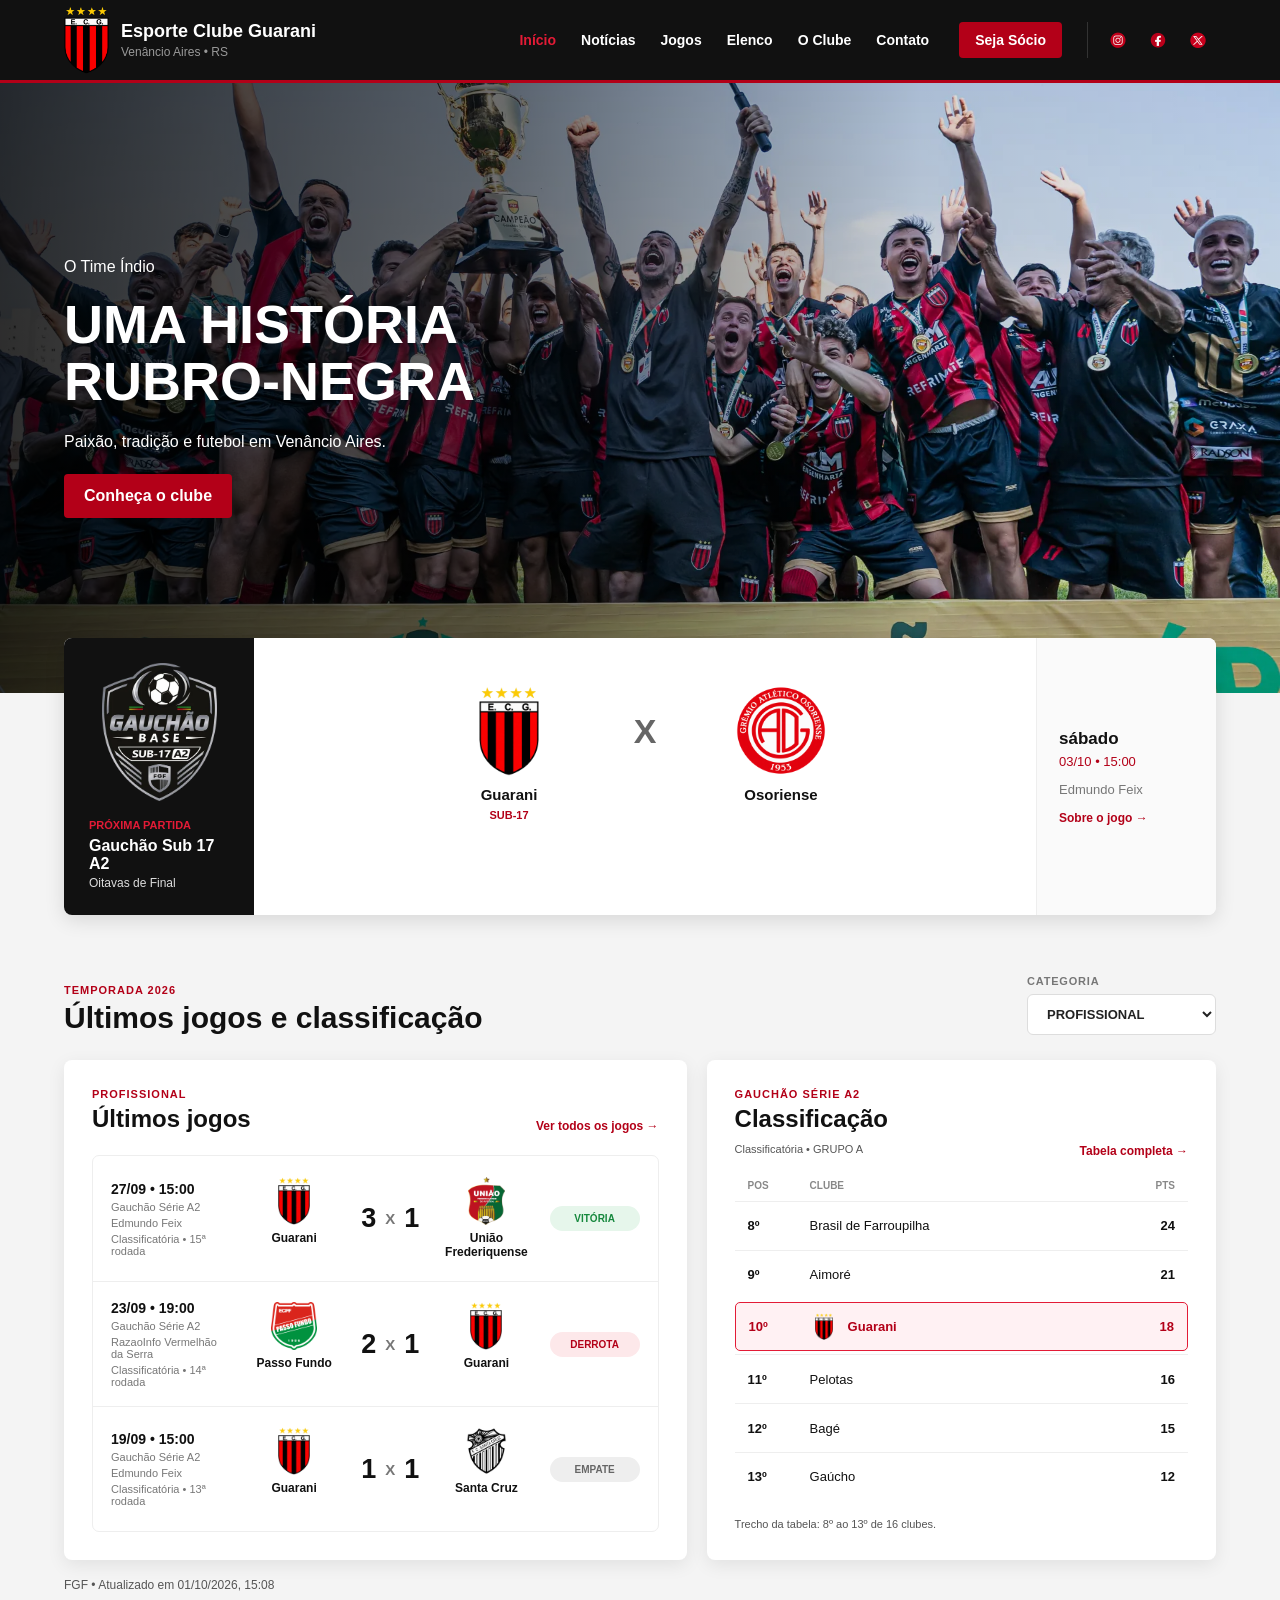
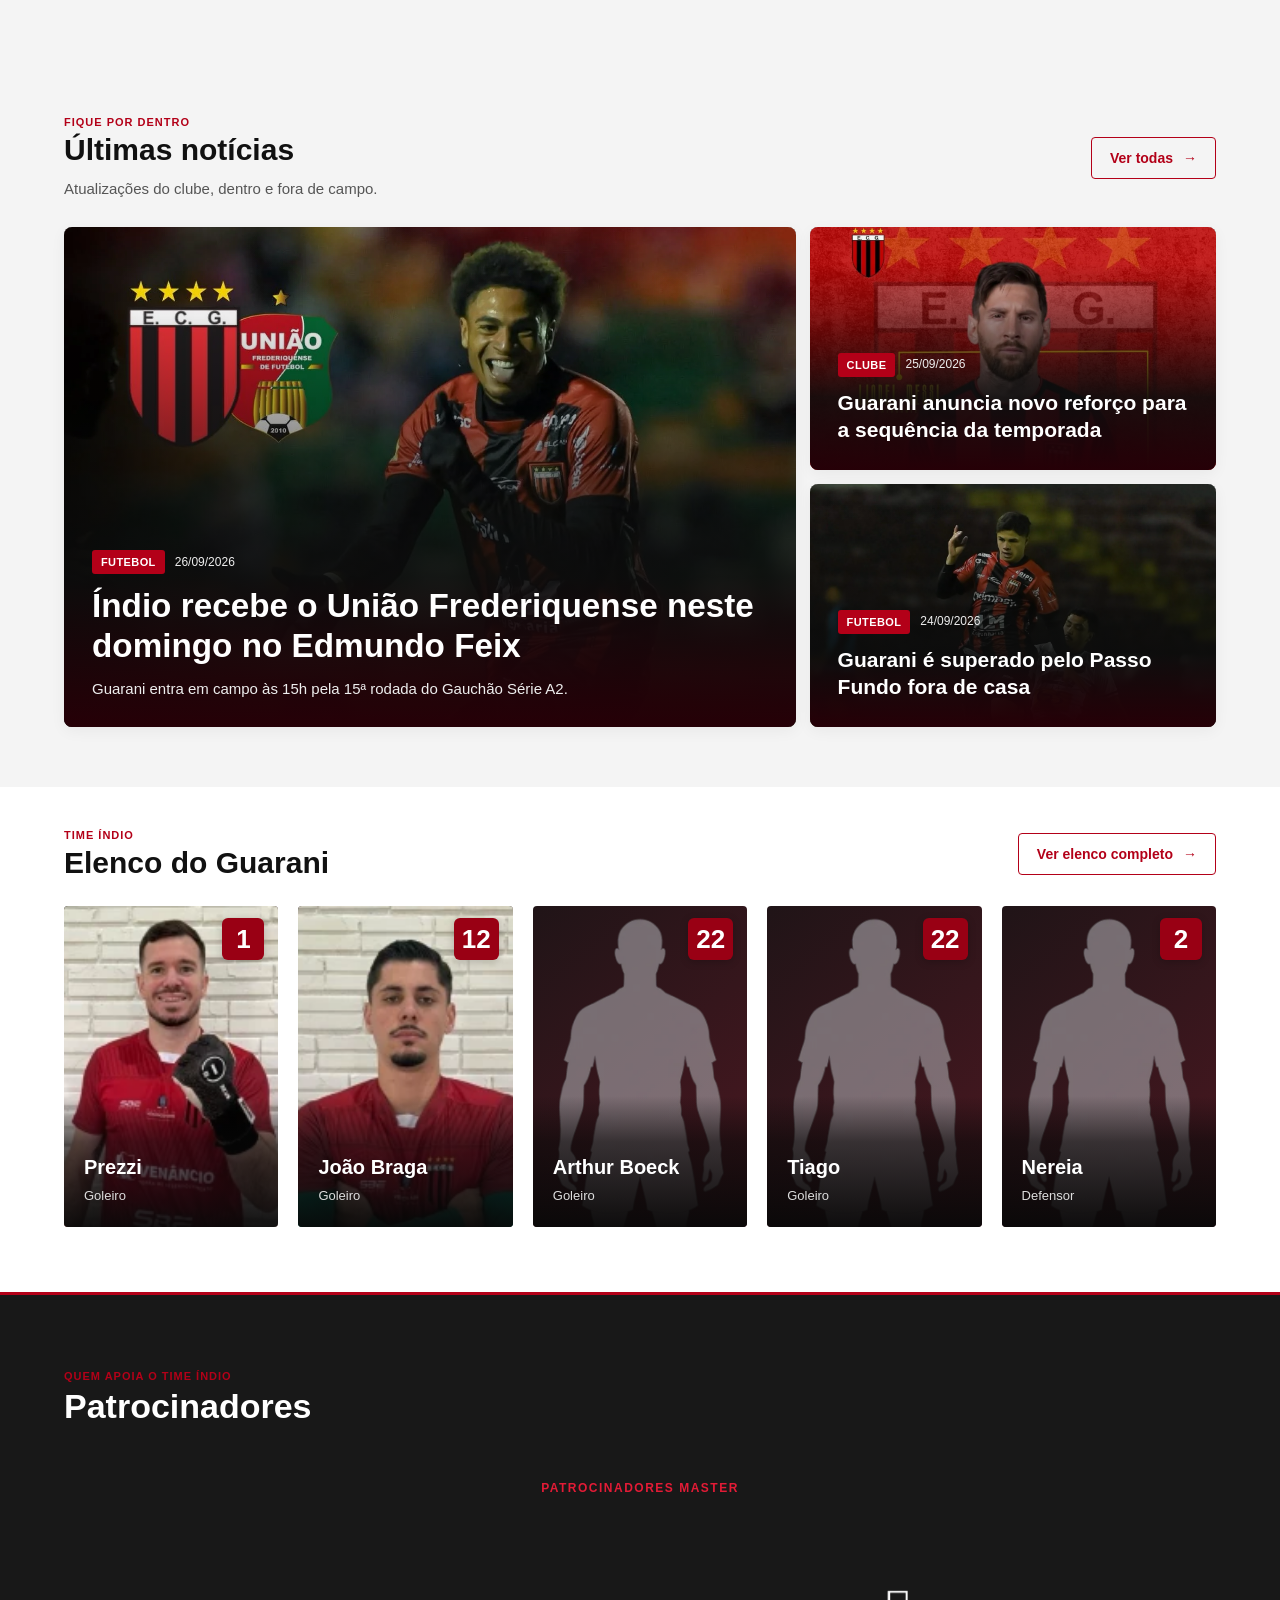
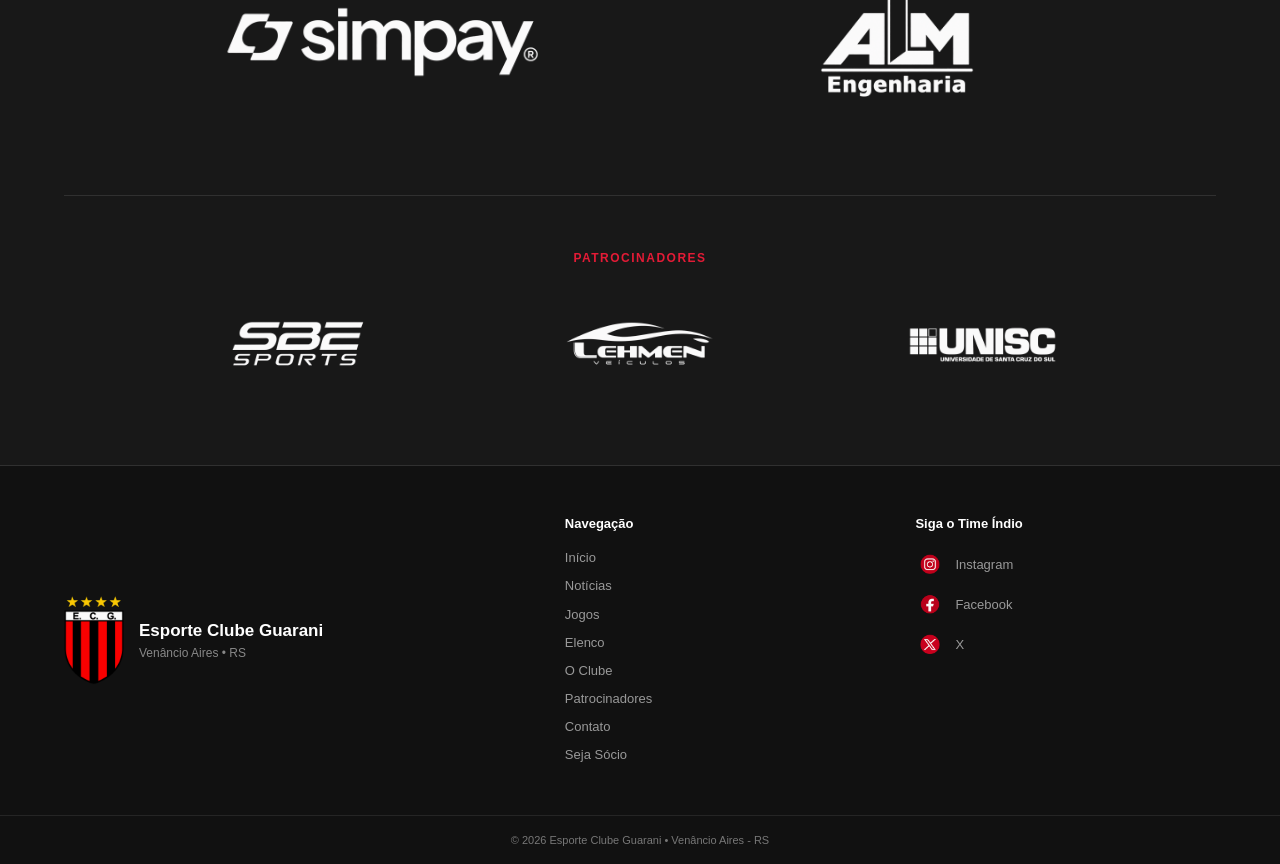
==== index.html @ 5046cfdf "Destaca patrocinadores master e adapta grade de apoiadores" ====
<!doctype html>
<html lang="pt-BR">
  <head>
    <meta charset="UTF-8" />

    <meta name="viewport" content="width=device-width, initial-scale=1.0" />

    <meta
      name="description"
      content="Site do Esporte Clube Guarani de Venâncio Aires, o Time Índio."
    />

    <meta name="theme-color" content="#111111" />

    <link rel="icon" type="image/png" sizes="64x64" href="assets/otimizadas/favicon.png" />

    <link rel="preload" as="image" href="assets/otimizadas/heroes/hero-campeao-2025.webp" />

    <title>Esporte Clube Guarani | Venâncio Aires</title>

    <!-- Prévia dos links compartilhados. -->
    <link rel="canonical" href="https://pemarckmann.github.io/site-guarani/index.html" />
    <meta property="og:type" content="website" />
    <meta property="og:locale" content="pt_BR" />
    <meta property="og:site_name" content="Esporte Clube Guarani" />
    <meta property="og:title" content="Esporte Clube Guarani | Venâncio Aires" />
    <meta property="og:description" content="Site do Esporte Clube Guarani de Venâncio Aires, o Time Índio." />
    <meta property="og:url" content="https://pemarckmann.github.io/site-guarani/index.html" />
    <meta property="og:image" content="https://pemarckmann.github.io/site-guarani/assets/otimizadas/compartilhamento.png" />
    <meta property="og:image:type" content="image/png" />
    <meta property="og:image:width" content="1200" />
    <meta property="og:image:height" content="630" />
    <meta property="og:image:alt" content="Escudo do Esporte Clube Guarani de Venâncio Aires, com o nome do clube e a frase Notícias, jogos e elenco." />
    <meta name="twitter:card" content="summary_large_image" />
    <meta name="twitter:title" content="Esporte Clube Guarani | Venâncio Aires" />
    <meta name="twitter:description" content="Site do Esporte Clube Guarani de Venâncio Aires, o Time Índio." />
    <meta name="twitter:image" content="https://pemarckmann.github.io/site-guarani/assets/otimizadas/compartilhamento.png" />
    <meta name="twitter:image:alt" content="Escudo do Esporte Clube Guarani de Venâncio Aires, com o nome do clube e a frase Notícias, jogos e elenco." />

    <link rel="stylesheet" href="css/style.css?v=8316d29e11" />
    <link rel="stylesheet" href="css/home.css?v=af26c5d0fc" />
    <link rel="stylesheet" href="css/desempenho.css?v=77c93312eb" />
    <link rel="stylesheet" href="css/noticias.css?v=a94fd7698f" />
    <link rel="stylesheet" href="css/patrocinadores.css?v=b4fde27880" />
    <link rel="stylesheet" href="css/elenco.css?v=4ed5482859" />
    <noscript>
      <link rel="stylesheet" href="css/sem-js.css?v=7213ea1d48" />
    </noscript>
    <script src="js/script.js?v=830744ca94" defer></script>
    <script src="js/dados.js?v=16e7970543" defer></script>
    <script src="js/desempenho.js?v=9f2b9f3d80" defer></script>
    <script src="js/noticias.js?v=77b5d54cbd" defer></script>
    <script src="js/componentes/carrossel.js?v=5aec7119f9" defer></script>
    <script src="js/elenco.js?v=19f5c8a4c6" defer></script>
  </head>

  <body id="top">
    <!-- =====================================================
         CABEÇALHO
    ====================================================== -->

    <header class="topo">
      <div class="container topo-conteudo">
        <div class="marca">
          <a href="index.html" class="marca-link" aria-label="Ir para a página inicial">
            <img
              src="assets/otimizadas/escudo.webp"
              width="320"
              height="480"
              alt="Escudo do Esporte Clube Guarani"
            />
          </a>

          <div>
            <strong>Esporte Clube Guarani</strong>
            <span>Venâncio Aires • RS</span>
          </div>
        </div>

        <!-- BOTÃO MOBILE -->
        <button
          class="menu-toggle"
          type="button"
          aria-label="Abrir menu"
          aria-expanded="false"
          aria-controls="menu-principal"
        >
          <span></span>
          <span></span>
          <span></span>
        </button>

        <nav
          id="menu-principal"
          class="menu-principal"
          aria-label="Menu principal"
        >
          <a href="index.html" class="nav-ativo" aria-current="page">
            Início
          </a>

          <a href="noticias.html">Notícias</a>
          <a href="jogos.html">Jogos</a>
          <a href="elenco.html">Elenco</a>
          <a href="clube.html">O Clube</a>
          <a href="contato.html">Contato</a>

          <a href="socio.html" class="nav-socio"> Seja Sócio </a>

          <div class="topo-redes" role="group" aria-label="Redes sociais do Guarani">
            <span class="topo-redes-titulo">Siga o Guarani</span>
            <a
              class="topo-rede"
              href="https://www.instagram.com/ecguaranirs/"
              target="_blank"
              rel="noopener noreferrer"
              aria-label="Instagram do Guarani (abre em nova aba)"
              title="Instagram"
            >
              <img src="assets/otimizadas/instagram.webp" width="96" height="96" alt="" decoding="async" />
            </a>
            <a
              class="topo-rede"
              href="https://www.facebook.com/guaranirs"
              target="_blank"
              rel="noopener noreferrer"
              aria-label="Facebook do Guarani (abre em nova aba)"
              title="Facebook"
            >
              <img src="assets/otimizadas/facebook.webp" width="96" height="96" alt="" decoding="async" />
            </a>
            <a
              class="topo-rede"
              href="https://x.com/GuaraniRS"
              target="_blank"
              rel="noopener noreferrer"
              aria-label="X do Guarani (abre em nova aba)"
              title="X"
            >
              <img src="assets/otimizadas/x.webp" width="96" height="96" alt="" decoding="async" />
            </a>
          </div>
        </nav>
      </div>
    </header>

    <!-- =====================================================
         CONTEÚDO PRINCIPAL
    ====================================================== -->

    <main>
      <!-- =================================================
           HERO
      ================================================== -->

      <section class="hero" aria-label="Apresentação do Esporte Clube Guarani">
        <div class="container hero-conteudo">
          <span class="hero-tag">O Time Índio</span>

          <h1>
            UMA HISTÓRIA
            <br />
            <strong>RUBRO-NEGRA</strong>
          </h1>

          <p>Paixão, tradição e futebol em Venâncio Aires.</p>

          <a href="clube.html" class="hero-botao"> Conheça o clube </a>
        </div>
      </section>

      <!-- =================================================
           PRÓXIMO JOGO
      ================================================== -->

      <section class="proximo-jogo" id="jogos">
        <div class="container">
          <div class="jogo-card" id="proximo-jogo-card" aria-live="polite">
            <p class="desempenho-aviso proximo-jogo-carregando">Carregando próxima partida…</p>
            <noscript>
              <p class="desempenho-aviso">
                Confira as partidas no <a href="https://fgf.com.br/" target="_blank" rel="noopener noreferrer">site da FGF</a>.
              </p>
            </noscript>
          </div>
        </div>
      </section>

      <!-- =================================================
           DESEMPENHO / CLASSIFICAÇÃO
      ================================================== -->

      <section class="desempenho">
        <div class="container">
          <!-- CABEÇALHO -->

          <div class="desempenho-topo">
            <div>
              <span class="secao-tag" id="temporada-desempenho"> DESEMPENHO </span>

              <h2>Últimos jogos e classificação</h2>
            </div>

            <div class="desempenho-categoria">
              <label for="categoria-desempenho"> Categoria </label>

              <select
                id="categoria-desempenho"
                disabled
                aria-label="Selecionar categoria"
              >
                <option value="">Carregando categorias…</option>
              </select>
            </div>
          </div>

          <!-- =================================================
               CONTEÚDO
          ================================================== -->

          <div class="desempenho-grid">
            <!-- =================================================
                 ÚLTIMOS JOGOS
            ================================================== -->

            <article class="painel-esportivo">
              <div class="painel-esportivo-topo">
                <div>
                  <span class="secao-tag" id="categoria-jogos">
                    CATEGORIA
                  </span>

                  <h3 id="titulo-jogos">Últimos jogos</h3>
                </div>

                <a
                  href="jogos.html?categoria=profissional&amp;status=encerrado#painel-partidas"
                  class="painel-link"
                  id="link-ver-todos-jogos"
                >
                  Ver todos os jogos →
                </a>
              </div>

              <div class="ultimos-jogos-lista" id="ultimos-jogos-lista">
                <noscript>
                  <p class="desempenho-aviso">Confira os resultados de todas as categorias no <a href="https://fgf.com.br/" target="_blank" rel="noopener noreferrer">site da FGF</a>.</p>
                </noscript>
              </div>
            </article>

            <!-- =================================================
                 CLASSIFICAÇÃO
            ================================================== -->

            <article class="painel-esportivo">
              <div class="painel-esportivo-topo">
                <div>
                  <span class="secao-tag" id="competicao-classificacao">
                    COMPETIÇÃO
                  </span>

                  <h3>Classificação</h3>
                  <p class="classificacao-contexto" id="contexto-classificacao" hidden></p>
                </div>

                <a
                  href="jogos.html?categoria=profissional&amp;aba=classificacao"
                  class="painel-link"
                  id="link-tabela-completa"
                >
                  Tabela completa →
                </a>
              </div>

              <div class="classificacao-cabecalho">
                <span>POS</span>

                <span>CLUBE</span>

                <span>PTS</span>
              </div>

              <div class="classificacao-lista" id="classificacao-lista">
                <noscript>
                  <p class="desempenho-aviso">Confira as tabelas de todas as categorias no <a href="https://fgf.com.br/" target="_blank" rel="noopener noreferrer">site da FGF</a>.</p>
                </noscript>
              </div>
              <p class="classificacao-resumo" id="resumo-classificacao" hidden></p>
            </article>
          </div>
          <p class="desempenho-fonte" id="fonte-desempenho" hidden></p>
        </div>
      </section>

      <!-- =================================================
           NOTÍCIAS
      ================================================== -->

      <section class="noticias" id="noticias">
        <div class="container">
          <div class="noticias-topo">
            <div>
              <span class="secao-tag"> FIQUE POR DENTRO </span>

              <h2>Últimas notícias</h2>
              <p class="noticias-descricao">
                Atualizações do clube, dentro e fora de campo.
              </p>
            </div>

            <a href="noticias.html" class="ver-todas">Ver todas <span aria-hidden="true">→</span></a>
          </div>

          <div class="noticias-grid" id="noticias-home" aria-live="polite"></div>
          <noscript>
            <p class="noticias-estado">Ative o JavaScript para ver as notícias ou acompanhe o
              <a href="https://www.instagram.com/ecguaranirs/" target="_blank" rel="noopener noreferrer">Instagram do Guarani</a>.
            </p>
          </noscript>
        </div>
      </section>

      <section class="elenco-home" aria-labelledby="elenco-home-titulo">
        <div class="container">
          <div class="noticias-topo">
            <div>
              <span class="secao-tag">TIME ÍNDIO</span>
              <h2 id="elenco-home-titulo">Elenco do Guarani</h2>
            </div>
            <a href="elenco.html" class="ver-todas">Ver elenco completo <span aria-hidden="true">→</span></a>
          </div>
          <div id="elenco-lista" data-modo="resumo" aria-busy="true">
            <p class="desempenho-aviso" id="elenco-carregando" role="status">Carregando elenco...</p>
          </div>
          <noscript><style>#elenco-carregando { display: none; }</style><p><a href="elenco.html">Conheça o elenco e a comissão técnica.</a></p></noscript>
        </div>
      </section>
    </main>

    <!-- =====================================================
         PATROCINADORES
    ====================================================== -->

    <section class="patrocinadores" id="patrocinadores">
      <div class="container">
        <div class="patrocinadores-topo">
          <span class="secao-tag"> QUEM APOIA O TIME ÍNDIO </span>

          <h2>Patrocinadores</h2>
        </div>

        <!-- MASTER -->

        <div class="patrocinadores-grupo">
          <h3 class="patrocinadores-grupo-titulo">PATROCINADORES MASTER</h3>

          <div class="patrocinadores-master-grid">
            <a
              href="https://somossimpay.com.br/"
              target="_blank"
              rel="noopener noreferrer"
              class="patrocinador-master-logo patrocinador-link"
              aria-label="Visitar o site da Simpay"
            >
              <img
                src="assets/otimizadas/patrocinador-simpay.webp"
                width="768"
                height="256"
                alt="Simpay"
                loading="lazy"
              />
            </a>

            <a
              href="https://www.almengenharia.com.br/"
              target="_blank"
              rel="noopener noreferrer"
              class="patrocinador-master-logo patrocinador-link"
              aria-label="Visitar o site da ALM Engenharia"
            >
              <img
                src="assets/otimizadas/patrocinador-alm.webp"
                width="384"
                height="384"
                alt="ALM Engenharia"
                loading="lazy"
              />
            </a>
          </div>
        </div>

        <div class="patrocinadores-divisor"></div>

        <!-- DEMAIS -->

        <div class="patrocinadores-grupo">
          <h3 class="patrocinadores-grupo-titulo">PATROCINADORES</h3>

          <div class="patrocinadores-grid">
            <a
              href="https://sbesportes.com.br/"
              target="_blank"
              rel="noopener noreferrer"
              class="patrocinador-logo patrocinador-link"
              aria-label="Visitar o site da SBE Sports"
            >
              <img
                src="assets/otimizadas/patrocinador-sbe.webp"
                width="768"
                height="256"
                alt="SBE Sports"
                loading="lazy"
              />
            </a>

            <a
              href="https://www.lehmenveiculos.com.br/"
              target="_blank"
              rel="noopener noreferrer"
              class="patrocinador-logo patrocinador-link"
              aria-label="Visitar o site da Lehmen Veículos"
            >
              <img
                src="assets/otimizadas/patrocinador-lehmen.webp"
                width="768"
                height="256"
                alt="Lehmen Veículos"
                loading="lazy"
              />
            </a>

            <a
              href="https://www.unisc.br/pt/"
              target="_blank"
              rel="noopener noreferrer"
              class="patrocinador-logo patrocinador-link"
              aria-label="Visitar o site da UNISC"
            >
              <img
                src="assets/otimizadas/patrocinador-unisc.webp"
                width="768"
                height="256"
                alt="UNISC - Universidade de Santa Cruz do Sul"
                loading="lazy"
              />
            </a>
          </div>
        </div>
      </div>
    </section>

    <!-- =====================================================
         RODAPÉ
    ====================================================== -->

    <footer class="rodape">
      <div class="container rodape-conteudo">
        <div class="rodape-marca">
          <img
            src="assets/otimizadas/escudo.webp"
            width="320"
            height="480"
            alt="Escudo do Esporte Clube Guarani"
            loading="lazy"
          />

          <div>
            <strong>Esporte Clube Guarani</strong>

            <span>Venâncio Aires • RS</span>
          </div>
        </div>

        <div class="rodape-links">
          <strong>Navegação</strong>

          <a href="#top">Início</a>

          <a href="noticias.html">Notícias</a>

          <a href="jogos.html">Jogos</a>

          <a href="elenco.html">Elenco</a>

          <a href="clube.html">O Clube</a>

          <a href="#patrocinadores">Patrocinadores</a>

          <a href="contato.html">Contato</a>

          <a href="socio.html"> Seja Sócio </a>
        </div>

        <div class="rodape-redes">
          <strong>Siga o Time Índio</strong>

          <a
            href="https://www.instagram.com/ecguaranirs/"
            target="_blank"
            rel="noopener noreferrer"
            class="rede-social"
          >
            <img
              src="assets/otimizadas/instagram.webp"
              width="96"
              height="96"
              alt=""
            />

            <span>Instagram</span>
          </a>

          <a
            href="https://www.facebook.com/guaranirs"
            target="_blank"
            rel="noopener noreferrer"
            class="rede-social"
          >
            <img
              src="assets/otimizadas/facebook.webp"
              width="96"
              height="96"
              alt=""
            />

            <span>Facebook</span>
          </a>

          <a
            href="https://x.com/GuaraniRS"
            target="_blank"
            rel="noopener noreferrer"
            class="rede-social"
          >
            <img
              src="assets/otimizadas/x.webp"
              width="96"
              height="96"
              alt=""
            />

            <span>X</span>
          </a>
        </div>
      </div>

      <div class="rodape-final">
        <div class="container">
          <p>© 2026 Esporte Clube Guarani • Venâncio Aires - RS</p>
        </div>
      </div>
    </footer>

  </body>
</html>
---- css/style.css ----
/* Estilos compartilhados: base, menu, rodape e controles. */
* {
  box-sizing: border-box;
}

html {
  scroll-behavior: smooth;
}

body {
  margin: 0;
  overflow-x: hidden;
  background-color: #f4f4f4;
  color: #111;
  font-family: Arial, sans-serif;
}

img {
  display: block;
  max-width: 100%;
  height: auto;
}

.container {
  width: 90%;
  max-width: 1200px;
  margin: 0 auto;
}

section {
  scroll-margin-top: 100px;
}

a:focus-visible,
button:focus-visible {
  outline: 2px solid #e31b36;
  outline-offset: 4px;
}

.topo {
  position: sticky;
  top: 0;
  z-index: 1000;
  background-color: #111;
  border-bottom: 3px solid #b30018;
  transform: translateY(0);
  transition:
  transform 0.3s ease,
  box-shadow 0.3s ease;
}

.topo.topo-oculto:not(:focus-within) {
  transform: translateY(-100%);
}

.topo:focus-within {
  transition: none;
}

.topo.topo-scroll {
  box-shadow: 0 5px 15px rgba(0, 0, 0, 0.2);
}

.topo-conteudo {
  height: 80px;
  display: flex;
  align-items: center;
  justify-content: space-between;
}

.marca {
  display: flex;
  align-items: center;
  gap: 12px;
}

.marca-link {
  display: block;
  flex-shrink: 0;
}

.marca img {
  width: 45px;
  height: auto;
}

.marca strong {
  display: block;
  color: white;
  font-size: 18px;
}

.marca span {
  display: block;
  margin-top: 3px;
  color: #999;
  font-size: 12px;
}

.menu-principal {
  display: flex;
  align-items: center;
  gap: 25px;
}

.menu-principal a {
  color: white;
  text-decoration: none;
  font-size: 14px;
  font-weight: bold;
  white-space: nowrap;
  transition:
  color 0.2s,
  background-color 0.2s,
  transform 0.2s;
}

.menu-principal a:hover {
  color: #d71920;
}

.menu-principal a[aria-current="page"] {
  color: #e31b36;
}

.topo-redes {
  display: flex;
  align-items: center;
  flex-shrink: 0;
  gap: 4px;
  padding-left: 12px;
  border-left: 1px solid #333;
}

.topo-redes-titulo {
  display: none;
}

.menu-principal .topo-rede {
  display: inline-flex;
  align-items: center;
  justify-content: center;
  flex-shrink: 0;
  width: 36px;
  height: 36px;
  padding: 0;
  border: 0;
  border-radius: 50%;
}

.topo-rede img {
  display: block;
  width: 24px;
  height: 24px;
  object-fit: contain;
}

.menu-principal .topo-rede:hover {
  background-color: #302024;
}

.menu-principal .topo-rede:focus-visible {
  outline: 2px solid white;
  outline-offset: 2px;
}

.menu-toggle {
  display: none;
  width: 44px;
  height: 44px;
  padding: 0;
  background: transparent;
  border: 0;
  cursor: pointer;
}

.menu-toggle span {
  display: block;
  width: 25px;
  height: 2px;
  margin: 5px auto;
  background-color: white;
  border-radius: 2px;
  transition:
  transform 0.25s ease,
  opacity 0.25s ease;
}

.nav-socio {
  margin-left: 5px;
  padding: 10px 16px;
  display: inline-flex;
  align-items: center;
  justify-content: center;
  background-color: #b30018;
  color: white !important;
  border-radius: 4px;
  white-space: nowrap;
  transition:
  background-color 0.2s,
  transform 0.2s,
  box-shadow 0.2s;
}

.nav-socio:hover {
  background-color: #d0001b;
  color: white !important;
  transform: translateY(-2px);
  box-shadow: 0 4px 12px rgba(179, 0, 24, 0.25);
}

.nav-socio:active {
  transform: translateY(0);
}

main {
  width: 100%;
  max-width: none;
  margin: 0;
  padding: 0;
}

.hero-botao {
  display: inline-block;
  padding: 13px 20px;
  background-color: #b30018;
  color: white;
  text-decoration: none;
  font-weight: bold;
  border-radius: 4px;
  transition:
  background-color 0.2s,
  transform 0.2s;
}

.hero-botao:hover {
  background-color: #d0001b;
  transform: translateY(-2px);
}

.desempenho-aviso {
  margin: 0;
  padding: 18px;
  color: #555;
  font-size: 14px;
  line-height: 1.6;
}

.noticias-topo {
  margin-bottom: 26px;
  display: flex;
  align-items: center;
  justify-content: space-between;
  flex-wrap: wrap;
  gap: 18px;
}

.secao-tag {
  display: block;
  margin-bottom: 5px;
  color: #b30018;
  font-size: 11px;
  font-weight: bold;
  letter-spacing: 1px;
}

.noticias-topo h2 {
  margin: 0;
  color: #111;
  font-size: 30px;
}

.ver-todas {
  color: #b30018;
  font-size: 14px;
  font-weight: bold;
  text-decoration: none;
}

.ver-todas {
  padding: 12px 18px;
  display: inline-flex;
  align-items: center;
  gap: 10px;
  border: 1px solid #b30018;
  border-radius: 4px;
}

.ver-todas:hover {
  background-color: #b30018;
  color: white;
}

.noticias-arquivo {
  padding: 24px 0 55px;
}

.noticias-ferramentas {
  margin-bottom: 20px;
  display: flex;
  align-items: center;
  justify-content: space-between;
  flex-wrap: wrap;
  gap: 12px;
  scroll-margin-top: 100px;
}

.noticias-ferramentas label {
  display: flex;
  align-items: center;
  gap: 12px;
  font-size: 14px;
  font-weight: bold;
}

.noticias-ferramentas select {
  max-width: 190px;
  padding: 9px 12px;
  border: 1px solid #ccc;
  border-radius: 4px;
  background-color: white;
  color: #111;
  font: inherit;
}

.noticias-ferramentas p {
  margin: 0;
  color: #666;
  font-size: 13px;
}

.noticias-paginacao {
  margin-top: 28px;
  display: flex;
  align-items: center;
  justify-content: center;
  flex-wrap: wrap;
  gap: 16px;
  font-size: 14px;
}

.noticias-paginacao button {
  padding: 10px 16px;
  border: 1px solid #b30018;
  border-radius: 4px;
  background-color: white;
  color: #b30018;
  font: inherit;
  font-weight: bold;
  cursor: pointer;
}

.noticias-paginacao button:hover:enabled {
  background-color: #b30018;
  color: white;
}

.noticias-paginacao button:disabled {
  border-color: #ddd;
  color: #777;
  cursor: default;
}

.noticias-ferramentas[hidden],
.noticias-paginacao[hidden] {
  display: none;
}

@media (max-width: 600px) {
  .noticias-topo h2 {
    font-size: 26px;
  }

  .noticias-ferramentas label {
    gap: 8px;
  }

  .noticias-paginacao {
    gap: 12px;
  }

  .noticias-paginacao button {
    padding: 10px 12px;
  }
}

.rodape {
  background-color: #111;
  color: white;
  border-top: 1px solid #303030;
}

.rodape-conteudo {
  padding: 50px 0;
  display: grid;
  grid-template-columns: 1.5fr 1fr 1fr;
  gap: 50px;
}

.rodape-marca {
  display: flex;
  align-items: center;
  gap: 15px;
}

.rodape-marca img {
  width: 60px;
}

.rodape-marca strong {
  display: block;
  font-size: 17px;
}

.rodape-marca span {
  display: block;
  margin-top: 5px;
  color: #888;
  font-size: 12px;
}

.rodape-links,
.rodape-redes {
  display: flex;
  flex-direction: column;
  gap: 10px;
}

.rodape-links > strong,
.rodape-redes > strong {
  margin-bottom: 8px;
  font-size: 13px;
}

.rodape-links a,
.rede-social {
  width: fit-content;
  color: #999;
  text-decoration: none;
  font-size: 13px;
}

.rede-social {
  display: flex;
  align-items: center;
  gap: 10px;
}

.rede-social img {
  width: 30px;
  height: 30px;
  object-fit: contain;
}

.rodape-links a:hover,
.rede-social:hover {
  color: white;
}

.rodape-final {
  border-top: 1px solid #252525;
}

.rodape-final p {
  margin: 0;
  padding: 18px 0;
  color: #777;
  text-align: center;
  font-size: 11px;
}

.titulo-secao {
  margin-bottom: 35px;
}

.titulo-secao h2 {
  margin: 5px 0 0;
  font-size: 34px;
}

.titulo-secao > p {
  max-width: 650px;
  margin: 12px 0 0;
  color: #777;
  font-size: 15px;
  line-height: 1.6;
}

.titulo-secao-claro h2 {
  color: white;
}

.titulo-secao-claro > p {
  color: #aaa;
}

@media (max-width: 900px) {
  .marca strong {
    font-size: 16px;
  }

  .menu-principal {
    gap: 11px;
  }

  .menu-principal a {
    font-size: 12px;
  }

  .nav-socio {
    margin-left: 0;
    padding: 9px 12px;
  }
}

@media (max-width: 1200px) {
  .topo-conteudo {
    position: relative;
    height: 72px;
    padding: 0;
    flex-direction: row;
    align-items: center;
    justify-content: space-between;
    gap: 15px;
  }

  .marca {
    min-width: 0;
    gap: 10px;
  }

  .marca img {
    width: 42px;
    flex-shrink: 0;
  }

  .marca strong {
    font-size: 14px;
    white-space: nowrap;
  }

  .marca span {
    margin-top: 2px;
    font-size: 10px;
  }

  .menu-toggle {
    display: block;
    flex-shrink: 0;
  }

  .menu-principal {
    position: absolute;
    top: 100%;
    left: 50%;
    width: 100vw;
    max-height: calc(100vh - 75px);
    max-height: calc(100dvh - 75px);
    overflow-y: auto;
    padding: 12px 5% 20px;
    display: none;
    flex-direction: column;
    align-items: stretch;
    gap: 0;
    background-color: #111;
    border-top: 1px solid #252525;
    border-bottom: 3px solid #b30018;
    transform: translateX(-50%);
    box-shadow: 0 10px 20px rgba(0, 0, 0, 0.22);
  }

  .topo.menu-aberto .menu-principal {
    display: flex;
  }

  .menu-principal a {
    width: 100%;
    padding: 14px 5px;
    color: white;
    border-bottom: 1px solid #252525;
    font-size: 14px;
    text-align: left;
  }

  .menu-principal a:hover,
  .menu-principal a[aria-current="page"] {
    color: #e31b36;
  }

  .menu-principal .nav-socio {
    width: 100%;
    margin: 18px 0 0;
    padding: 13px 18px;
    display: flex;
    justify-content: center;
    border-bottom: 0;
    text-align: center;
  }

  .topo.menu-aberto .menu-toggle span:nth-child(1) {
    transform: translateY(7px) rotate(45deg);
  }

  .topo.menu-aberto .menu-toggle span:nth-child(2) {
    opacity: 0;
  }

  .topo.menu-aberto .menu-toggle span:nth-child(3) {
    transform: translateY(-7px) rotate(-45deg);
  }

  .topo-redes {
    flex-wrap: wrap;
    gap: 8px;
    margin-top: 20px;
    padding: 18px 0 0;
    border-left: 0;
    border-top: 1px solid #333;
  }

  .topo-redes-titulo {
    display: block;
    flex-basis: 100%;
    margin-bottom: 4px;
    color: #bbb;
    font-size: 12px;
  }

  .menu-principal .topo-rede {
    width: 44px;
    height: 44px;
    padding: 0;
    border: 0;
  }

  .topo-rede img {
    width: 28px;
    height: 28px;
  }
}

@media (max-width: 700px) {
  section {
    scroll-margin-top: 90px;
  }

  .hero-botao {
    padding: 12px 18px;
    font-size: 13px;
  }

  .rodape-conteudo {
    padding: 38px 0 32px;
    grid-template-columns: max-content max-content;
    justify-content: center;
    column-gap: 65px;
    row-gap: 26px;
  }

  .rodape-marca {
    grid-column: 1 / -1;
    width: fit-content;
    margin: 0 auto;
    justify-content: center;
  }

  .rodape-marca img {
    width: 52px;
  }

  .rodape-links,
  .rodape-redes {
    gap: 9px;
  }

  .rodape-links a,
  .rede-social {
    font-size: 12px;
  }

  .rede-social img {
    width: 27px;
    height: 27px;
  }

  .rodape-final {
    margin-top: 8px;
  }

  .rodape-final p {
    padding: 16px 0;
    color: #777;
    font-size: 10px;
  }
}

@media (max-width: 450px) {
  .container {
    width: 92%;
  }

  .rodape-conteudo {
    grid-template-columns: repeat(2, minmax(0, 1fr));
    column-gap: 20px;
  }

  .rodape-links,
  .rodape-redes {
    min-width: 0;
  }

  .rodape-links a {
    max-width: 100%;
  }

  .marca img {
    width: 40px;
  }

  .marca strong {
    font-size: 13px;
  }

  .marca span {
    font-size: 10px;
  }

  .menu-toggle {
    width: 42px;
    height: 42px;
  }

  .hero-botao {
    padding: 11px 16px;
  }

  .titulo-secao h2 {
    font-size: 27px;
  }
}

.rodape-links a {
  line-height: 1.4;
}

@media (prefers-reduced-motion: reduce) {
  html {
    scroll-behavior: auto;
  }

  *,
  *::before,
  *::after {
    transition-duration: 0.01ms !important;
    animation-duration: 0.01ms !important;
    animation-iteration-count: 1 !important;
  }
}

.dados-tentar-novamente {
  margin-top: 12px;
  padding: 10px 16px;
  border: 1px solid #b30018;
  border-radius: 4px;
  background: #b30018;
  color: white;
  font: inherit;
  cursor: pointer;
}
---- css/home.css ----
/* Hero da pagina inicial. */
.hero {
  position: relative;
  width: 100%;
  min-height: 610px;
  display: flex;
  align-items: center;
  overflow: hidden;
  color: white;
}

.hero::before {
  content: "";
  position: absolute;
  inset: 0;
  background-image: url("../assets/otimizadas/heroes/hero-campeao-2025.webp");
  background-size: cover;
  background-position: center 45%;
  z-index: 0;
}

.hero::after {
  content: "";
  position: absolute;
  inset: 0;
  background: linear-gradient(
  90deg,
  rgba(0, 0, 0, 0.82) 0%,
  rgba(0, 0, 0, 0.58) 38%,
  rgba(0, 0, 0, 0.15) 72%,
  rgba(0, 0, 0, 0.08) 100%
  );
  z-index: 1;
}

.hero-conteudo {
  position: relative;
  z-index: 2;
}

.hero-tag {
  display: block;
  margin-bottom: 20px;
  color: white;
  font-size: 16px;
}

.hero h1 {
  max-width: 620px;
  margin: 0 0 20px;
  color: white;
  font-size: 54px;
  line-height: 1.05;
}

.hero h1 strong {
  color: white;
}

.hero p {
  margin: 0 0 20px;
  color: white;
  font-size: 16px;
  line-height: 1.5;
}

@media (max-width: 900px) {
.hero {
  min-height: 560px;
}

.hero h1 {
  max-width: 540px;
  font-size: 46px;
}
}

@media (max-width: 700px) {
.hero {
  min-height: 500px;
  height: auto;
}

.hero::before {
  background-position: 52% center;
}

.hero::after {
  background: linear-gradient(
  90deg,
  rgba(0, 0, 0, 0.82) 0%,
  rgba(0, 0, 0, 0.55) 58%,
  rgba(0, 0, 0, 0.18) 100%
  );
}

.hero-conteudo {
  padding-top: 35px;
  padding-bottom: 55px;
}

.hero-tag {
  margin-bottom: 14px;
  font-size: 14px;
}

.hero h1 {
  max-width: 330px;
  margin-bottom: 17px;
  font-size: 34px;
  line-height: 1.05;
}

.hero p {
  max-width: 330px;
  margin-bottom: 18px;
  font-size: 14px;
}
}

@media (max-width: 450px) {
.hero {
  min-height: 430px;
}

.hero::before {
  background-position: 54% center;
}

.hero-conteudo {
  padding-bottom: 45px;
}

.hero-tag {
  font-size: 13px;
}

.hero h1 {
  max-width: 290px;
  font-size: 30px;
}

.hero p {
  max-width: 285px;
  font-size: 13px;
}
}
---- css/desempenho.css ----
/* Partidas e resumo de classificacao. */
.proximo-jogo {
  position: relative;
  z-index: 5;
  margin-top: -55px;
  padding: 0 0 40px;
  background-color: transparent;
}

.jogo-card {
  display: grid;
  grid-template-columns:
  190px
  minmax(0, 1fr)
  180px;
  overflow: hidden;
  background-color: white;
  border-radius: 8px;
  box-shadow: 0 5px 20px rgba(0, 0, 0, 0.12);
}

.jogo-titulo {
  padding: 25px;
  display: flex;
  flex-direction: column;
  justify-content: center;
  align-items: flex-start;
  background-color: #111;
  color: white;
}

.logo-competicao {
  width: 115px;
  height: auto;
  margin: 0 auto 18px;
  align-self: center;
  object-fit: contain;
}

.jogo-titulo span {
  margin-bottom: 6px;
  color: #e31b36;
  font-size: 11px;
  font-weight: bold;
}

.jogo-titulo strong {
  font-size: 16px;
}

.jogo-titulo small {
  margin-top: 3px;
  color: #ddd;
  font-size: 12px;
}

.jogo-times {
  min-width: 0;
  padding: 48px 28px 30px;
  display: flex;
  align-items: flex-start;
  justify-content: center;
  gap: 38px;
}

.time {
  width: 150px;
  display: flex;
  flex-direction: column;
  align-items: center;
  flex-shrink: 0;
  text-align: center;
}

.time img {
  width: 90px;
  height: 90px;
  margin: 0 0 10px;
  object-fit: contain;
}

.time strong {
  display: block;
  max-width: 150px;
  font-size: 15px;
  line-height: 1.2;
}

.time-categoria {
  margin-top: 5px;
  color: #b30018;
  font-size: 11px;
  font-weight: bold;
  text-transform: uppercase;
}

.versus {
  width: 46px;
  height: 90px;
  display: flex;
  align-items: center;
  justify-content: center;
  flex-shrink: 0;
  color: #666;
  font-size: 34px;
  font-weight: bold;
}

.jogo-info {
  min-width: 0;
  padding: 22px;
  display: flex;
  flex-direction: column;
  justify-content: center;
  background-color: #fafafa;
  border-left: 1px solid #eee;
}

.jogo-info strong {
  margin-bottom: 8px;
  font-size: 17px;
  line-height: 1.3;
}

.jogo-info .data-jogo {
  display: block;
  margin-top: 3px;
  color: #b30018;
  font-size: 13px;
  font-weight: normal;
}

.jogo-info > span {
  margin-top: 3px;
  color: #777;
  font-size: 13px;
  line-height: 1.35;
}

.detalhes-jogo {
  width: fit-content;
  margin-top: 12px;
  color: #b30018;
  text-decoration: none;
  font-size: 12px;
  font-weight: bold;
}

.detalhes-jogo:hover {
  color: #e00020;
}

.desempenho {
  padding: 20px 0 70px;
  background-color: #f4f4f4;
}

.desempenho-topo {
  margin-bottom: 25px;
  display: flex;
  align-items: flex-end;
  justify-content: space-between;
  gap: 30px;
}

.desempenho-topo h2 {
  margin: 5px 0 0;
  color: #111;
  font-size: 30px;
}

.desempenho-categoria {
  display: flex;
  flex-direction: column;
  gap: 7px;
}

.desempenho-categoria label {
  color: #777;
  font-size: 11px;
  font-weight: bold;
  letter-spacing: 0.8px;
  text-transform: uppercase;
}

.desempenho-categoria select {
  min-width: 170px;
  padding: 11px 38px 11px 15px;
  background-color: white;
  color: #222;
  border: 1px solid #ddd;
  border-radius: 6px;
  cursor: pointer;
  font-family: Arial, sans-serif;
  font-size: 13px;
  font-weight: bold;
}

.desempenho-categoria select:focus {
  border-color: #b30018;
  outline: none;
  box-shadow: 0 0 0 3px rgba(179, 0, 24, 0.1);
}

.desempenho-grid {
  display: grid;
  grid-template-columns:
  minmax(0, 1.1fr)
  minmax(380px, 0.9fr);
  gap: 20px;
  align-items: stretch;
}

.painel-esportivo {
  min-width: 0;
  height: 100%;
  padding: 28px;
  display: flex;
  flex-direction: column;
  background-color: white;
  border-radius: 8px;
  box-shadow: 0 5px 18px rgba(0, 0, 0, 0.08);
}

.painel-esportivo-topo {
  margin-bottom: 22px;
  display: flex;
  align-items: flex-end;
  justify-content: space-between;
  gap: 20px;
}

.painel-esportivo-topo h3 {
  margin: 5px 0 0;
  color: #111;
  font-size: 24px;
}

.painel-link {
  flex-shrink: 0;
  color: #b30018;
  text-decoration: none;
  font-size: 12px;
  font-weight: bold;
}

.painel-link:hover {
  color: #e00020;
}

.ultimos-jogos-lista {
  overflow: hidden;
  border: 1px solid #eee;
  border-radius: 7px;
}

.ultimo-jogo {
  min-height: 125px;
  padding: 18px;
  display: grid;
  grid-template-columns:
  120px
  minmax(0, 1fr)
  90px;
  gap: 18px;
  align-items: center;
}

.ultimo-jogo + .ultimo-jogo {
  border-top: 1px solid #eee;
}

.ultimo-jogo-info {
  display: flex;
  flex-direction: column;
  gap: 4px;
}

.ultimo-jogo-info strong {
  font-size: 14px;
}

.ultimo-jogo-info span,
.ultimo-jogo-info small {
  color: #777;
  font-size: 11px;
}

.ultimo-jogo-confronto {
  min-width: 0;
  display: flex;
  align-items: center;
  justify-content: center;
  gap: 22px;
}

.ultimo-jogo-time {
  width: 110px;
  display: flex;
  flex-direction: column;
  align-items: center;
  gap: 6px;
  text-align: center;
}

.ultimo-jogo-time img {
  width: 48px;
  height: 48px;
  flex-shrink: 0;
  object-fit: contain;
}

.ultimo-jogo-time span {
  min-height: 30px;
  display: flex;
  align-items: flex-start;
  justify-content: center;
  font-size: 12px;
  font-weight: bold;
  line-height: 1.2;
  text-align: center;
}

.ultimo-jogo-placar {
  display: flex;
  align-items: center;
  gap: 9px;
  flex-shrink: 0;
}

.ultimo-jogo-placar strong {
  color: #111;
  font-size: 27px;
}

.ultimo-jogo-placar span {
  color: #777;
  font-size: 15px;
  font-weight: bold;
}

.resultado {
  padding: 7px 10px;
  text-align: center;
  border-radius: 20px;
  font-size: 10px;
  font-weight: bold;
  text-transform: uppercase;
}

.resultado-agendado {
  background-color: #f0f0f0;
  color: #555;
}

.resultado-vitoria {
  background-color: #e6f6eb;
  color: #16883d;
}

.resultado-empate {
  background-color: #eee;
  color: #666;
}

.resultado-derrota {
  background-color: #fde8ea;
  color: #b30018;
}

.classificacao-cabecalho,
.classificacao-linha {
  display: grid;
  grid-template-columns:
  50px
  minmax(0, 1fr)
  45px;
  gap: 12px;
  align-items: center;
}

.classificacao-cabecalho {
  flex-shrink: 0;
  padding: 0 13px 10px;
  color: #888;
  font-size: 10px;
  font-weight: bold;
}

.classificacao-cabecalho span:last-child {
  text-align: right;
}

.classificacao-lista {
  flex: 1;
  min-height: 0;
  display: flex;
  flex-direction: column;
}

.classificacao-linha {
  flex: 1 1 0;
  min-height: 45px;
  padding: 9px 13px;
  border-top: 1px solid #eee;
  font-size: 13px;
}

.classificacao-linha > strong:last-child {
  text-align: right;
}

.classificacao-guarani {
  margin: 3px 0;
  background-color: #fff1f3;
  color: #b30018;
  border: 1px solid #e31b36;
  border-radius: 5px;
}

.classificacao-time-guarani {
  display: flex;
  align-items: center;
  gap: 10px;
  font-weight: bold;
}

.classificacao-time-guarani img {
  width: 27px;
  height: 27px;
  object-fit: contain;
}

.desempenho-fonte {
  margin: 16px 0 0;
  color: #555;
  font-size: 12px;
  line-height: 1.6;
}

.classificacao-contexto,
.classificacao-resumo {
  margin: 8px 0 0;
  color: #555;
  font-size: 11px;
  line-height: 1.5;
}

.classificacao-resumo {
  margin-top: 15px;
}

.ultimo-jogo-info .partida-confronto {
  color: #555;
  font-weight: bold;
}

.jogo-card > .desempenho-aviso,
.jogo-card > noscript {
  grid-column: 1 / -1;
}

.ultimo-jogo-marcador {
  display: flex;
  flex-direction: column;
  align-items: center;
  flex-shrink: 0;
  gap: 5px;
}

.ultimo-jogo-penaltis {
  color: #555;
  font-size: 10px;
  white-space: nowrap;
}

.escudo-indisponivel {
  display: inline-flex;
  align-items: center;
  justify-content: center;
  flex-shrink: 0;
  width: 48px;
  height: 48px;
  border-radius: 50%;
  background: #eee;
  color: #555;
  font-size: 14px;
  font-weight: bold;
}

.time .escudo-indisponivel {
  width: 90px;
  height: 90px;
  margin-bottom: 10px;
  font-size: 24px;
}

.classificacao-time-guarani .escudo-indisponivel {
  width: 27px;
  height: 27px;
  font-size: 10px;
}

@media (max-width: 900px) {
.jogo-card {
  grid-template-columns:
  170px
  minmax(0, 1fr)
  170px;
}

.jogo-times {
  padding: 50px 10px 30px;
  gap: 14px;
}

.time {
  width: 110px;
}

.time img {
  width: 65px;
  height: 65px;
}

.versus {
  width: 32px;
  height: 65px;
  font-size: 25px;
}

.desempenho-grid {
  grid-template-columns: 1fr;
}
}

@media (max-width: 700px) {
.proximo-jogo {
  margin-top: -30px;
  padding-bottom: 35px;
}

.jogo-card {
  grid-template-columns: 1fr;
}

.jogo-titulo {
  padding: 20px 18px;
  align-items: center;
  text-align: center;
}

.logo-competicao {
  width: 85px;
  margin-bottom: 14px;
}

.jogo-titulo strong {
  font-size: 15px;
}

.jogo-times {
  padding: 24px 10px;
  align-items: flex-start;
  gap: 8px;
}

.time {
  width: 100px;
}

.time img {
  width: 60px;
  height: 60px;
  margin-bottom: 8px;
}

.time strong {
  font-size: 13px;
}

.time-categoria {
  font-size: 10px;
}

.versus {
  width: 30px;
  height: 60px;
  font-size: 24px;
}

.jogo-info {
  padding: 20px;
  align-items: center;
  border-left: 0;
  border-top: 1px solid #eee;
  text-align: center;
}

.desempenho {
  padding: 15px 0 55px;
}

.desempenho-topo {
  margin-bottom: 20px;
  align-items: flex-start;
  flex-direction: column;
  gap: 14px;
}

.desempenho-topo h2 {
  font-size: 26px;
  line-height: 1.15;
}

.desempenho-categoria {
  width: 100%;
  gap: 5px;
}

.desempenho-categoria select {
  width: 100%;
  min-height: 44px;
}

.painel-esportivo {
  padding: 22px 18px;
}

.painel-esportivo-topo {
  align-items: flex-start;
  flex-direction: column;
  gap: 10px;
}

.painel-esportivo-topo h3 {
  font-size: 22px;
}

.ultimo-jogo {
  min-height: 0;
  padding: 18px 12px;
  grid-template-columns: 1fr;
  gap: 15px;
}

.ultimo-jogo-info {
  align-items: center;
  text-align: center;
}

.ultimo-jogo-info strong {
  font-size: 13px;
}

.ultimo-jogo-info span,
.ultimo-jogo-info small {
  font-size: 11px;
}

.ultimo-jogo-confronto {
  gap: 12px;
}

.ultimo-jogo-time {
  width: 95px;
}

.ultimo-jogo-time img {
  width: 52px;
  height: 52px;
}

.ultimo-jogo-time span {
  min-height: 28px;
  font-size: 12px;
}

.ultimo-jogo-placar {
  gap: 7px;
}

.ultimo-jogo-placar strong {
  font-size: 25px;
}

.resultado {
  width: 100px;
  justify-self: center;
}

.classificacao-cabecalho,
.classificacao-linha {
  grid-template-columns:
  46px
  minmax(0, 1fr)
  40px;
  gap: 10px;
}

.classificacao-linha {
  min-height: 48px;
  padding: 9px 11px;
  font-size: 12px;
}

.classificacao-time-guarani {
  gap: 7px;
}

.classificacao-time-guarani img {
  width: 24px;
  height: 24px;
}
}

@media (max-width: 450px) {
.proximo-jogo {
  margin-top: -22px;
}

.logo-competicao {
  width: 78px;
}

.jogo-times {
  gap: 4px;
}

.time {
  width: 88px;
}

.time img {
  width: 54px;
  height: 54px;
}

.versus {
  width: 26px;
  height: 54px;
}

.desempenho-topo h2 {
  font-size: 24px;
}

.painel-esportivo {
  padding: 20px 15px;
}

.ultimo-jogo-confronto {
  gap: 6px;
}

.ultimo-jogo-time {
  width: 85px;
}

.ultimo-jogo-time img {
  width: 48px;
  height: 48px;
}

.classificacao-cabecalho,
.classificacao-linha {
  grid-template-columns:
  42px
  minmax(0, 1fr)
  38px;
  gap: 8px;
}

.classificacao-linha {
  padding-left: 9px;
  padding-right: 9px;
}
}
---- css/noticias.css ----
/* Cards, arquivo e leitura de noticias. */
.noticias {
  padding: 50px 0 60px;
  background-color: #f4f4f4;
}

.noticias-descricao {
  margin: 10px 0 0;
  color: #555;
  font-size: 15px;
  line-height: 1.6;
}

.noticia-voltar {
  color: #b30018;
  font-size: 14px;
  font-weight: bold;
  text-decoration: none;
}

.noticia-voltar:hover {
  text-decoration: underline;
}

.noticias-grid {
  display: grid;
  grid-template-columns: minmax(0, 1.8fr) minmax(0, 1fr);
  gap: 14px;
}

.noticias-grid-unica {
  grid-template-columns: 1fr;
}

.noticia-card {
  min-width: 0;
  overflow: hidden;
  background-color: white;
  border: 1px solid #e5e5e5;
  border-radius: 8px;
  box-shadow: 0 4px 15px rgba(0, 0, 0, 0.05);
}

.noticia-card-link {
  display: block;
  height: 100%;
  color: inherit;
  text-decoration: none;
}

.noticia-card-link:focus-visible {
  outline: 3px solid #e31b36;
  outline-offset: -5px;
}

.noticia-imagem {
  min-width: 0;
  min-height: 0;
  overflow: hidden;
  background-color: #eee;
}

.noticia-imagem img {
  width: 100%;
  height: 100%;
  object-fit: cover;
  object-position: 50% 35%;
}

.noticia-conteudo {
  min-width: 0;
  padding: 22px;
  display: flex;
  flex-direction: column;
  justify-content: center;
}

.noticia-meta {
  margin-bottom: 12px;
  display: flex;
  align-items: center;
  flex-wrap: wrap;
  gap: 7px 10px;
}

.noticia-categoria {
  padding: 4px 7px;
  background-color: #fff1f3;
  color: #b30018;
  border-radius: 3px;
  font-size: 10px;
  font-weight: bold;
  line-height: 1.3;
  letter-spacing: 0.4px;
}

.noticia-meta time {
  color: #666;
  font-size: 12px;
  line-height: 1.4;
  white-space: nowrap;
}

.noticia-conteudo h2,
.noticia-conteudo h3 {
  margin: 0;
  font-size: 19px;
  line-height: 1.4;
  overflow-wrap: break-word;
}

.noticia-conteudo p {
  margin: 12px 0 0;
  color: #555;
  font-size: 14px;
  line-height: 1.65;
}

.noticias-laterais {
  min-width: 0;
  display: grid;
  grid-template-rows: repeat(2, minmax(0, 1fr));
  gap: 14px;
}

.noticia-principal,
.noticia-menor {
  position: relative;
  border: 0;
  background-color: #111;
}

.noticia-principal {
  min-height: 500px;
}

.noticia-menor {
  min-height: 243px;
}

.noticia-principal .noticia-card-link,
.noticia-menor .noticia-card-link {
  min-height: inherit;
  position: relative;
  display: flex;
  align-items: flex-end;
  isolation: isolate;
}

.noticia-principal .noticia-imagem,
.noticia-menor .noticia-imagem {
  position: absolute;
  inset: 0;
  z-index: -2;
}

.noticia-principal .noticia-card-link::before,
.noticia-menor .noticia-card-link::before {
  content: "";
  position: absolute;
  inset: 0;
  z-index: -1;
  background: linear-gradient(
  180deg,
  rgba(0, 0, 0, 0.03) 15%,
  rgba(0, 0, 0, 0.3) 35%,
  rgba(12, 12, 12, 0.92) 70%,
  #260007 100%
  );
}

.noticia-principal .noticia-conteudo,
.noticia-menor .noticia-conteudo {
  width: 100%;
  padding: 26px 28px;
  color: white;
}

.noticia-principal .noticia-categoria,
.noticia-menor .noticia-categoria {
  padding: 5px 9px;
  background-color: #b30018;
  color: white;
  font-size: 11px;
}

.noticia-principal time,
.noticia-menor time {
  color: #eee;
}

.noticia-principal h3 {
  font-size: clamp(26px, 2.6vw, 34px);
  line-height: 1.2;
}

.noticia-menor h3 {
  font-size: 21px;
  line-height: 1.3;
}

.noticia-principal .noticia-resumo {
  max-width: 620px;
  color: #eee;
  font-size: 15px;
  line-height: 1.5;
}

.noticia-card-link:hover h2,
.noticia-card-link:hover h3 {
  text-decoration: underline;
  text-decoration-thickness: 1px;
  text-underline-offset: 4px;
}

.noticia-principal .noticia-card-link:hover::before,
.noticia-menor .noticia-card-link:hover::before {
  background-color: rgba(179, 0, 24, 0.1);
}

.noticias-apresentacao {
  padding: 38px 0 24px;
  border-bottom: 1px solid #e5e5e5;
}

.noticias-apresentacao h1 {
  margin: 8px 0 12px;
  font-size: clamp(28px, 4vw, 38px);
  line-height: 1.2;
}

.noticias-apresentacao p {
  max-width: 800px;
  margin: 0;
  color: #555;
  font-size: 15px;
  line-height: 1.65;
}

.noticias-apresentacao .noticias-aviso,
.noticias-aviso {
  margin: 14px 0 0;
  color: #666;
  font-size: 12px;
  line-height: 1.6;
}

.noticias-arquivo-grid {
  display: grid;
  grid-template-columns: repeat(3, minmax(0, 1fr));
  gap: 20px;
  align-items: stretch;
}

.noticia-arquivo-card .noticia-card-link {
  display: flex;
  flex-direction: column;
}

.noticia-arquivo-card .noticia-imagem {
  height: 170px;
  flex-shrink: 0;
}

.noticia-arquivo-card .noticia-conteudo {
  flex: 1;
  padding: 20px;
  justify-content: flex-start;
}

.noticia-arquivo-card h2 {
  font-size: 18px;
}

.noticia-arquivo-card .noticia-card-link:hover h2 {
  color: #b30018;
}

.noticias-estado {
  color: #555;
  font-size: 15px;
  line-height: 1.7;
}

.noticias-estado a {
  color: #b30018;
}

.noticia-pagina {
  max-width: 800px;
  padding-top: 35px;
  padding-bottom: 55px;
}

.noticia-voltar {
  margin-bottom: 28px;
  display: inline-block;
}

.noticia-pagina h1 {
  margin: 0 0 18px;
  font-size: clamp(26px, 4vw, 38px);
  line-height: 1.25;
  overflow-wrap: break-word;
}

.noticia-introducao {
  color: #555;
  font-size: 18px;
  line-height: 1.65;
}

.noticia-compartilhar {
  margin-top: 18px;
  text-align: right;
}

.noticia-compartilhar-botao {
  display: inline-flex;
  align-items: center;
  min-height: 44px;
  padding: 10px 0;
  border: 0;
  background: transparent;
  color: #b30018;
  font: inherit;
  font-size: 14px;
  cursor: pointer;
}

.noticia-compartilhar-botao:hover {
  color: #b30018;
  text-decoration: underline;
  text-underline-offset: 4px;
}

.noticia-compartilhar-botao:disabled {
  opacity: .6;
  cursor: wait;
}

.noticia-compartilhar-estado {
  margin: 8px 0 0;
  color: #555;
  font-size: 13px;
  line-height: 1.5;
}

.noticia-compartilhar-estado:empty {
  display: none;
}

.noticia-compartilhar-manual {
  display: block;
  margin-top: 12px;
  color: #555;
  font-size: 13px;
}

.noticia-compartilhar-manual[hidden] {
  display: none;
}

.noticia-compartilhar-manual input {
  display: block;
  width: 100%;
  margin-top: 6px;
  padding: 10px;
  border: 1px solid #999;
  border-radius: 4px;
  font: inherit;
}

.noticia-compartilhar-manual input:focus-visible {
  outline: 2px solid #b30018;
  outline-offset: 3px;
}

.noticia-pagina .noticia-imagem {
  margin: 24px 0;
  border-radius: 8px;
  background-color: transparent;
}

.noticia-pagina .noticia-imagem img {
  width: auto;
  height: auto;
  max-width: 100%;
  max-height: 600px;
  margin: 0 auto;
  object-fit: contain;
}

.noticia-texto p {
  margin: 0 0 20px;
  color: #333;
  font-size: 17px;
  line-height: 1.85;
  text-align: justify;
  text-justify: inter-word;
  hyphens: none;
}

@media (max-width: 1000px) {
.noticia-principal .noticia-conteudo,
.noticia-menor .noticia-conteudo {
  padding: 22px;
}

.noticia-menor h3 {
  font-size: 19px;
}

.noticias-arquivo-grid {
  grid-template-columns: repeat(2, minmax(0, 1fr));
}
}

@media (max-width: 900px) {
.noticias-grid {
  grid-template-columns: 1fr;
}

.noticia-principal {
  min-height: 380px;
}

.noticias-laterais {
  grid-template-columns: repeat(2, minmax(0, 1fr));
  grid-template-rows: none;
}

.noticia-menor {
  min-height: 240px;
}
}

@media (max-width: 600px) {
.noticias {
  padding: 38px 0 45px;
}

.noticias-descricao {
  font-size: 14px;
}

.noticia-principal {
  min-height: 400px;
}

.noticia-principal h3 {
  font-size: 25px;
}

.noticias-laterais {
  grid-template-columns: 1fr;
}

.noticia-menor {
  min-height: 220px;
}

.noticia-menor h3 {
  font-size: 21px;
}

.noticias-arquivo-grid {
  grid-template-columns: 1fr;
  gap: 14px;
}

.noticia-arquivo-card .noticia-card-link {
  display: grid;
  grid-template-columns: 96px minmax(0, 1fr);
}

.noticia-arquivo-card .noticia-imagem {
  height: 100%;
  min-height: 132px;
}

.noticia-arquivo-card .noticia-conteudo {
  padding: 15px;
}

.noticia-arquivo-card h2 {
  font-size: 16px;
}

.noticia-arquivo-card .noticia-resumo {
  display: none;
}

.noticia-texto p {
  font-size: 16px;
}
}
---- css/patrocinadores.css ----
/* Marcas dos apoiadores do clube. */
.patrocinadores {
  padding: 75px 0 80px;
  background-color: #181818;
  color: white;
  border-top: 3px solid #b30018;
}

.patrocinadores-topo {
  margin-bottom: 55px;
}

.patrocinadores-topo h2 {
  margin: 5px 0 0;
  font-size: 34px;
}

.patrocinadores-grupo {
  text-align: center;
}

.patrocinadores-grupo-titulo {
  margin: 0 0 35px;
  color: #e31b36;
  font-size: 12px;
  letter-spacing: 1.5px;
}

.patrocinadores-master-grid {
  max-width: 980px;
  margin: 0 auto;
  display: grid;
  grid-template-columns: repeat(auto-fit, minmax(min(100%, 280px), 1fr));
  gap: 24px 48px;
}

.patrocinador-master-logo {
  min-width: 0;
  height: 210px;
  padding: 20px;
  display: flex;
  align-items: center;
  justify-content: center;
}

.patrocinador-master-logo img {
  width: auto;
  max-width: min(100%, 360px);
  max-height: 170px;
  object-fit: contain;
}

.patrocinadores-divisor {
  height: 1px;
  margin: 55px 0;
  background-color: #303030;
}

.patrocinadores-grid {
  max-width: 1000px;
  margin: 0 auto;
  display: grid;
  grid-template-columns: repeat(auto-fit, minmax(min(100%, 150px), 1fr));
  gap: 20px 28px;
}

.patrocinador-logo {
  min-width: 0;
  height: 85px;
  padding: 10px;
  display: flex;
  align-items: center;
  justify-content: center;
}

.patrocinador-logo img {
  width: auto;
  max-width: min(100%, 160px);
  max-height: 62px;
  object-fit: contain;
}

.patrocinador-link {
  text-decoration: none;
  cursor: pointer;
  transition:
  transform 0.2s ease,
  opacity 0.2s ease;
}

.patrocinador-link img {
  transition:
  transform 0.2s ease,
  opacity 0.2s ease;
}

.patrocinador-link:hover {
  transform: translateY(-5px);
}

.patrocinador-link:hover img {
  transform: scale(1.03);
  opacity: 0.82;
}

.patrocinador-link:focus-visible {
  outline: 2px solid #e31b36;
  outline-offset: 6px;
  border-radius: 4px;
}

@media (max-width: 700px) {
.patrocinadores {
  padding: 55px 0 60px;
}

.patrocinadores-topo {
  margin-bottom: 40px;
}

.patrocinadores-topo h2 {
  font-size: 29px;
}

.patrocinadores-grupo-titulo {
  margin-bottom: 25px;
}

.patrocinadores-master-grid {
  max-width: 340px;
  grid-template-columns: 1fr;
  gap: 16px;
}

.patrocinadores-grid {
  grid-template-columns: repeat(2, minmax(0, 1fr));
  gap: 16px;
}

.patrocinador-master-logo {
  height: 170px;
  padding: 16px;
}

.patrocinador-master-logo img {
  max-width: min(100%, 280px);
  max-height: 138px;
}

.patrocinadores-divisor {
  margin: 40px 0;
}

.patrocinador-logo {
  height: 72px;
  padding: 8px;
}

.patrocinador-logo img {
  max-width: min(100%, 136px);
  max-height: 52px;
}
}
---- css/elenco.css ----
/* Estilos da pagina. */
.elenco-hero {
  position: relative;
  isolation: isolate;
  overflow: hidden;
  min-height: 420px;
  display: flex;
  align-items: flex-end;
  padding: 65px 0;
  background: #111;
  color: white;
  border-bottom: 3px solid #b30018;
}

.elenco-hero-imagem {
  position: absolute;
  inset: 0;
  width: 100%;
  height: 100%;
  object-fit: cover;
  object-position: center 50%;
  z-index: 0;
}

.elenco-hero::after {
  content: "";
  position: absolute;
  inset: 0;
  z-index: 1;
  background: linear-gradient(90deg, #080808df, #08080890 48%, #08080820), linear-gradient(0deg, #08080880, transparent 65%);
  pointer-events: none;
}

.elenco-hero .container {
  position: relative;
  z-index: 2;
}

.elenco-hero .secao-tag {
  color: #ff6b80;
}

.elenco-hero h1 {
  margin: 10px 0 16px;
  font-size: clamp(30px, 4vw, 42px);
}

.elenco-hero p {
  max-width: 650px;
  color: #ddd;
  line-height: 1.65;
}

.elenco-arquivo {
  padding: 32px 0 55px;
}

.elenco-aviso {
  margin: 0 0 24px;
  padding: 16px 20px;
  border-left: 3px solid #b30018;
  background: white;
  font-size: 13px;
  color: #555;
  line-height: 1.65;
}

.elenco-filtros {
  justify-content: flex-start;
}

.elenco-filtros input {
  width: 230px;
  max-width: 100%;
  padding: 10px 12px;
  border: 1px solid #ccc;
  border-radius: 4px;
  font: inherit;
}

.elenco-filtros p {
  margin-left: auto;
}

.elenco-grupos {
  display: grid;
  gap: 38px;
}

.elenco-grupo {
  min-width: 0;
}

.elenco-grupo-cabecalho {
  display: flex;
  align-items: center;
  justify-content: space-between;
  gap: 16px;
  margin-bottom: 16px;
}

.elenco-grupo-titulo {
  display: flex;
  align-items: baseline;
  gap: 12px;
  flex-wrap: wrap;
}

.elenco-grupo-titulo h2 {
  margin: 0;
  font-size: 25px;
}

.elenco-grupo-titulo > span {
  color: #777;
  font-size: 12px;
}

.elenco-fileira-moldura {
  position: relative;
}

.elenco-setas button {
  position: absolute;
  z-index: 2;
  top: 42%;
  transform: translateY(-50%);
  width: 36px;
  height: 54px;
  border: 1px solid #ffffff35;
  background: #111b;
  color: white;
  font-size: 22px;
  border-radius: 4px;
  cursor: pointer;
  opacity: 0;
  pointer-events: none;
  transition: opacity .2s, background .2s;
}

.elenco-setas button:first-child {
  left: 6px;
}

.elenco-setas button:last-child {
  right: 6px;
}

.elenco-fileira-moldura:hover .elenco-setas button:enabled,
.elenco-fileira-moldura:focus-within .elenco-setas button:enabled {
  opacity: .9;
  pointer-events: auto;
}

@media (hover: hover) and (pointer: fine) {
  .elenco-setas button:hover:enabled {
    background: #b30018d9;
  }
}

.elenco-setas button:disabled {
  visibility: hidden;
}

.atleta-linha {
  display: grid;
  grid-auto-flow: column;
  grid-auto-columns: calc((100% - 80px) / 5);
  gap: 20px;
  overflow-x: auto;
  padding-bottom: 10px;
  scroll-snap-type: x mandatory;
  overscroll-behavior-x: contain;
  scrollbar-width: none;
}

.atleta-linha::-webkit-scrollbar {
  display: none;
}

.atleta-linha {
  overflow-anchor: none;
}

.atleta-linha.elenco-reposicionando {
  scroll-snap-type: none;
}

.atleta-linha:focus-visible {
  outline: 2px solid #b30018;
  outline-offset: 3px;
}

.atleta-card {
  overflow: hidden;
  border: 1px solid #e5e5e5;
  border-radius: 8px;
  background: white;
}

.atleta-card {
  scroll-snap-align: start;
  min-width: 0;
}

.atleta-foto {
  aspect-ratio: 2 / 3;
  display: flex;
  align-items: center;
  justify-content: center;
  position: relative;
  background: linear-gradient(140deg, #201417, #4b1821);
  overflow: hidden;
}

.atleta-foto img {
  width: 100%;
  height: 100%;
  object-fit: cover;
  object-position: center top;
}

.atleta-foto .atleta-silhueta {
  object-fit: contain;
  opacity: .6;
}

.atleta-conteudo {
  padding: 18px;
}

.atleta-conteudo h3 {
  margin: 0;
  font-size: 20px;
  overflow-wrap: anywhere;
}

.atleta-nome {
  margin: 8px 0 0;
  color: #777;
  font-size: 12px;
  line-height: 1.5;
  overflow-wrap: anywhere;
}

.comissao-cargo {
  margin: 8px 0 0;
  color: #b30018;
  font-size: 13px;
  font-weight: bold;
  line-height: 1.5;
}

.atleta-numero {
  position: absolute;
  top: 12px;
  right: 14px;
  display: grid;
  place-items: center;
  min-width: 42px;
  min-height: 42px;
  padding: 6px 8px;
  border-radius: 6px;
  background: #990014;
  color: #fff;
  box-shadow: 0 2px 8px #0003;
  font-size: 26px;
  font-weight: bold;
  line-height: 1;
  font-variant-numeric: tabular-nums;
}

.pagina-elenco #elenco-fonte {
  margin-top: 24px;
  color: #777;
  font-size: 12px;
  line-height: 1.6;
}

.pagina-elenco [hidden] {
  display: none;
}

.elenco-filtros input:focus-visible,
.elenco-filtros select:focus-visible {
  outline: 2px solid #b30018;
  outline-offset: 3px;
}

@media (max-width: 1100px) {
  .atleta-linha {
    grid-auto-columns: calc((100% - 60px) / 4);
  }
}

@media (max-width: 1000px) {
  .atleta-linha {
    grid-auto-columns: calc((100% - 40px) / 3);
  }

  .elenco-filtros p {
    width: 100%;
    margin-left: 0;
  }
}

@media (max-width: 700px) {
  .atleta-linha {
    grid-auto-columns: calc((100% - 14px) / 2);
    gap: 14px;
  }

  .elenco-hero {
    padding: 40px 0;
  }

  .atleta-conteudo {
    padding: 14px;
  }

  .atleta-conteudo h3 {
    font-size: 18px;
  }

  .elenco-filtros label {
    width: 100%;
    justify-content: space-between;
  }

  .elenco-filtros input,
  .elenco-filtros select {
    width: 65%;
    max-width: none;
  }
}

@media (max-width: 480px) {
  .atleta-linha {
    --largura-card: min(64vw, 280px);
    grid-auto-columns: var(--largura-card);
    padding-inline: calc((100% - var(--largura-card)) / 2);
  }

  .atleta-card {
    scroll-snap-align: center;
  }

  .atleta-card .atleta-conteudo,
  .atleta-card .atleta-numero {
    transition: opacity .15s;
  }

  .atleta-card:not(.atleta-atual) .atleta-conteudo,
  .atleta-card:not(.atleta-atual) .atleta-numero {
    opacity: 0;
  }

  .elenco-grupo-titulo h2 {
    font-size: 21px;
  }
}

@media (max-width: 700px) {
  .elenco-hero {
    min-height: 360px;
  }

  .elenco-hero::after {
    background: linear-gradient(0deg, #080808ee, #08080855);
  }
}

@media (hover: none), (pointer: coarse) {
  .elenco-setas button:enabled {
    opacity: .85;
    background: #111b;
    pointer-events: auto;
  }
}

@media (prefers-reduced-motion: reduce) {
  .elenco-setas button {
    transition: none;
  }
}

.elenco-home {
  padding: 42px 0 55px;
  background: white;
}

.elenco-home .elenco-grupo-cabecalho {
  display: none;
}

.elenco-home .atleta-card {
  position: relative;
  border: 0;
  border-radius: 4px;
}

.elenco-home .atleta-conteudo {
  position: absolute;
  inset: auto 0 0;
  padding: 60px 20px 22px;
  background: linear-gradient(0deg, #080808f2, #08080899 65%, transparent);
  color: white;
}

.elenco-home .atleta-conteudo h3 {
  font-size: 20px;
}

.elenco-home .atleta-setor,
.elenco-home .comissao-cargo {
  margin: 8px 0 0;
  color: #ddd;
  font-size: 13px;
  line-height: 1.4;
  font-weight: normal;
}

.elenco-home .atleta-nome {
  display: none;
}

@media (max-width: 700px) {
  .elenco-home {
    padding: 32px 0 40px;
  }

  .elenco-home .atleta-conteudo {
    padding: 50px 16px 18px;
  }

  .elenco-home .atleta-conteudo h3 {
    font-size: 18px;
  }
}

@media (max-width: 480px) {
  .elenco-home .noticias-topo {
    gap: 12px;
    margin-bottom: 22px;
  }

  .elenco-home .ver-todas {
    border: 0;
    padding: 4px 0;
  }

  .elenco-home .ver-todas:hover {
    background: transparent;
    color: #b30018;
    text-decoration: underline;
  }
}
---- css/sem-js.css ----
/* Carregado pelo <noscript>: mantém o menu mobile acessível sem saltos. */
@media (max-width: 1200px) {
  .topo {
    position: static;
  }

  .topo-conteudo {
    height: auto;
    flex-wrap: wrap;
    padding-top: 14px;
  }

  .menu-toggle {
    display: none;
  }

  .menu-principal {
    position: static;
    width: 100%;
    max-height: none;
    display: flex;
    transform: none;
    box-shadow: none;
  }
}

.proximo-jogo-carregando,
.desempenho-categoria {
  display: none;
}
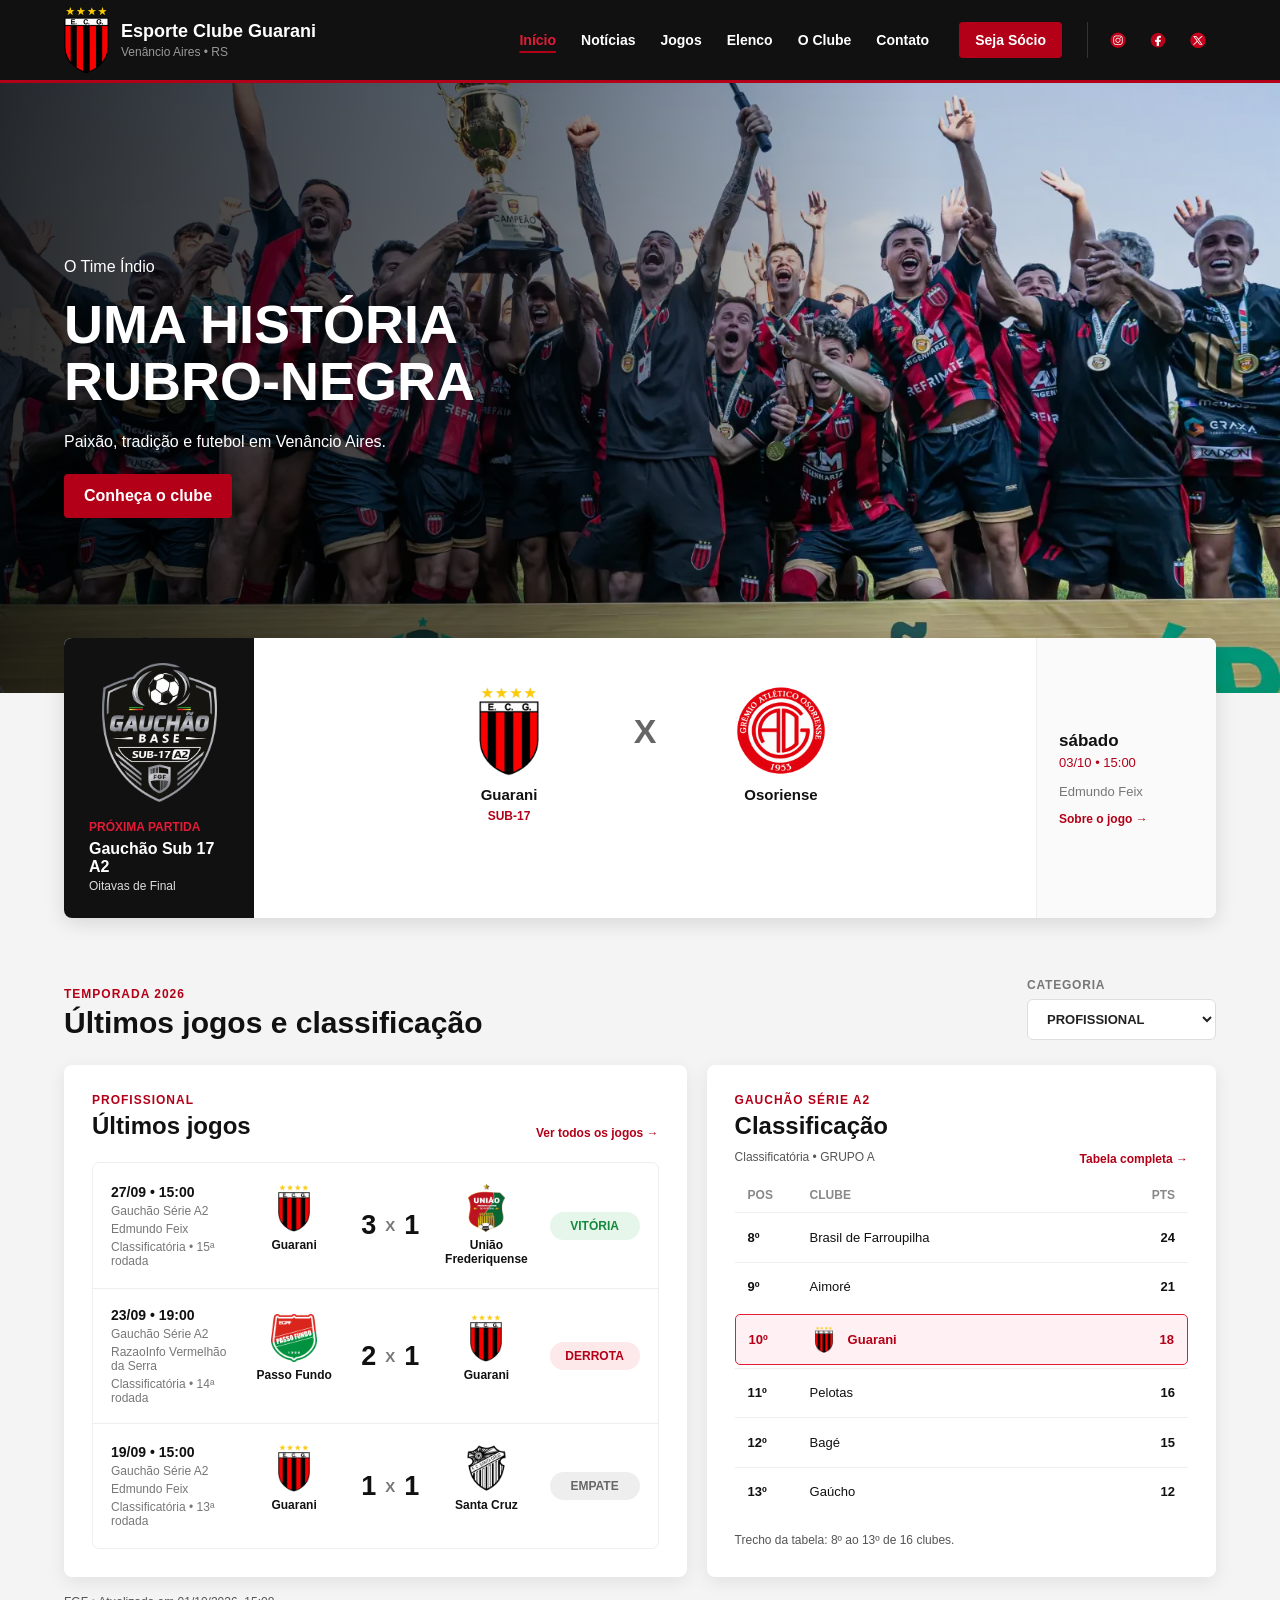
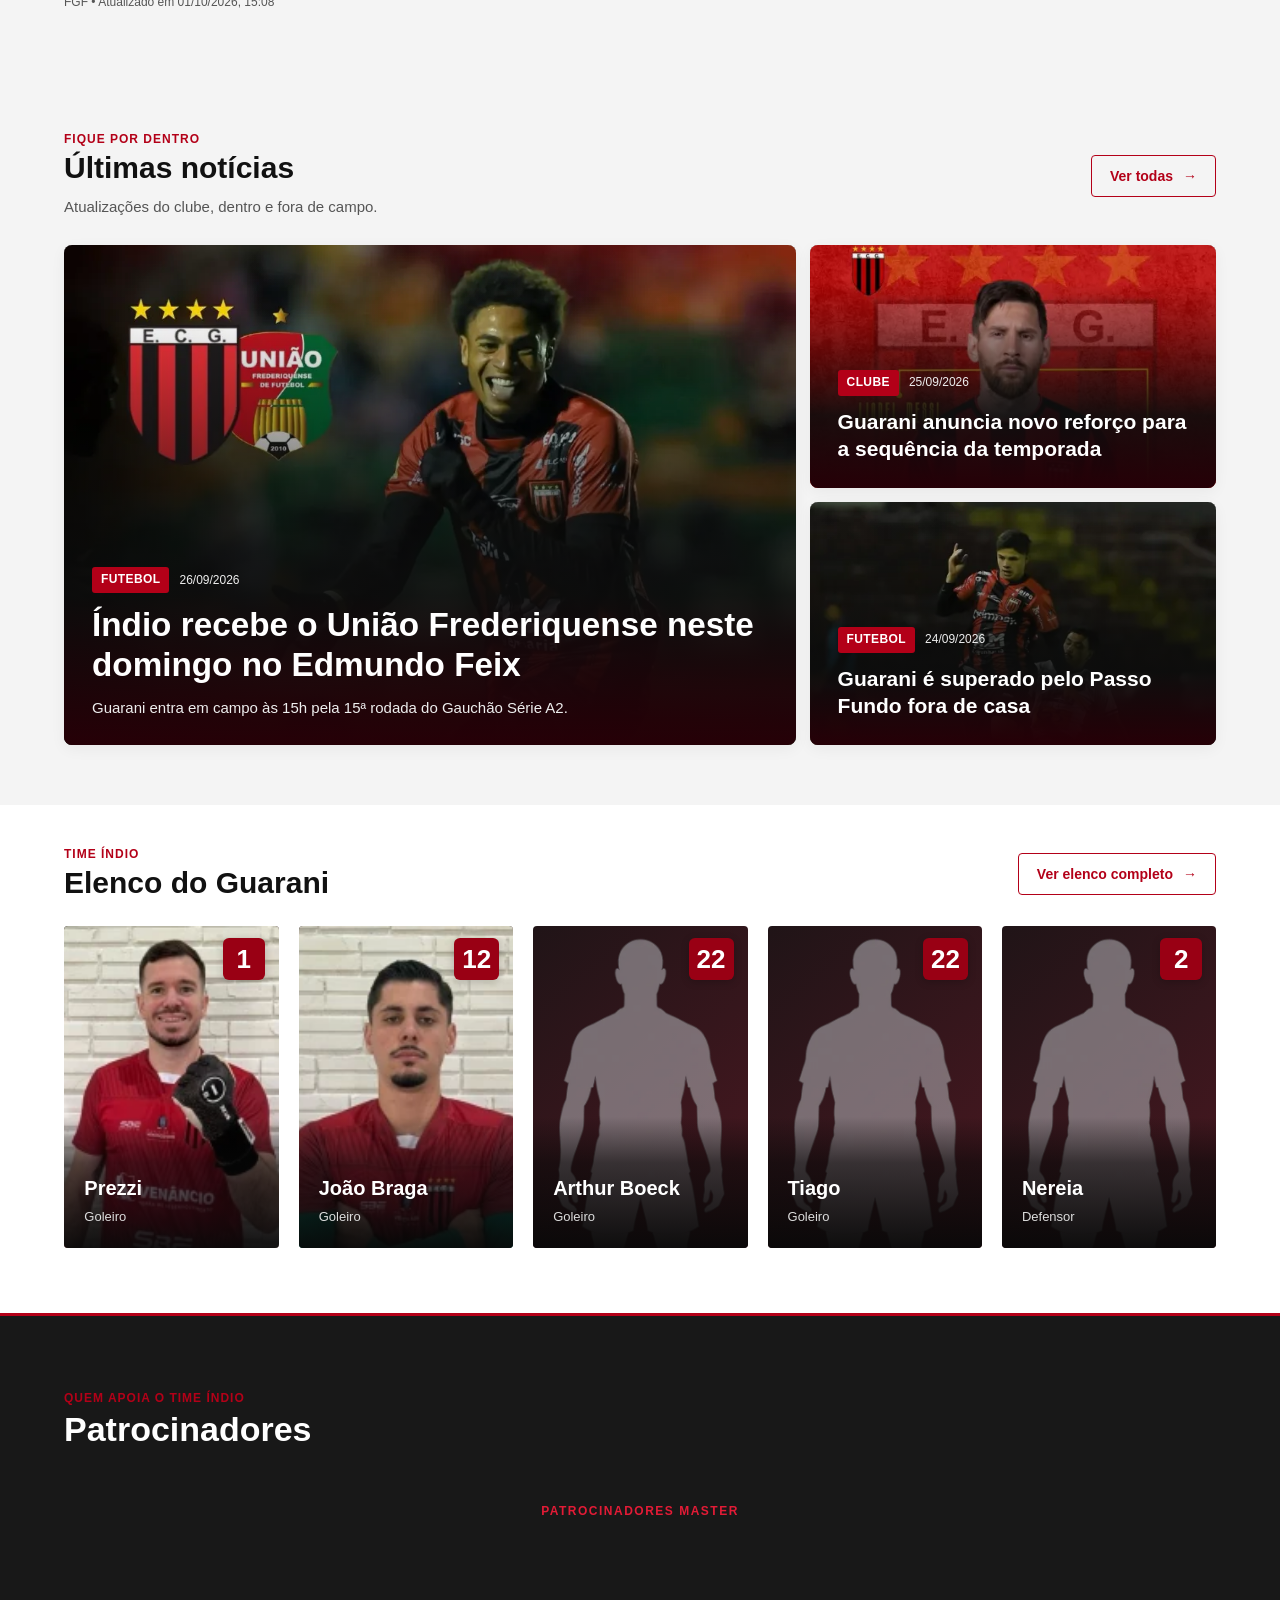
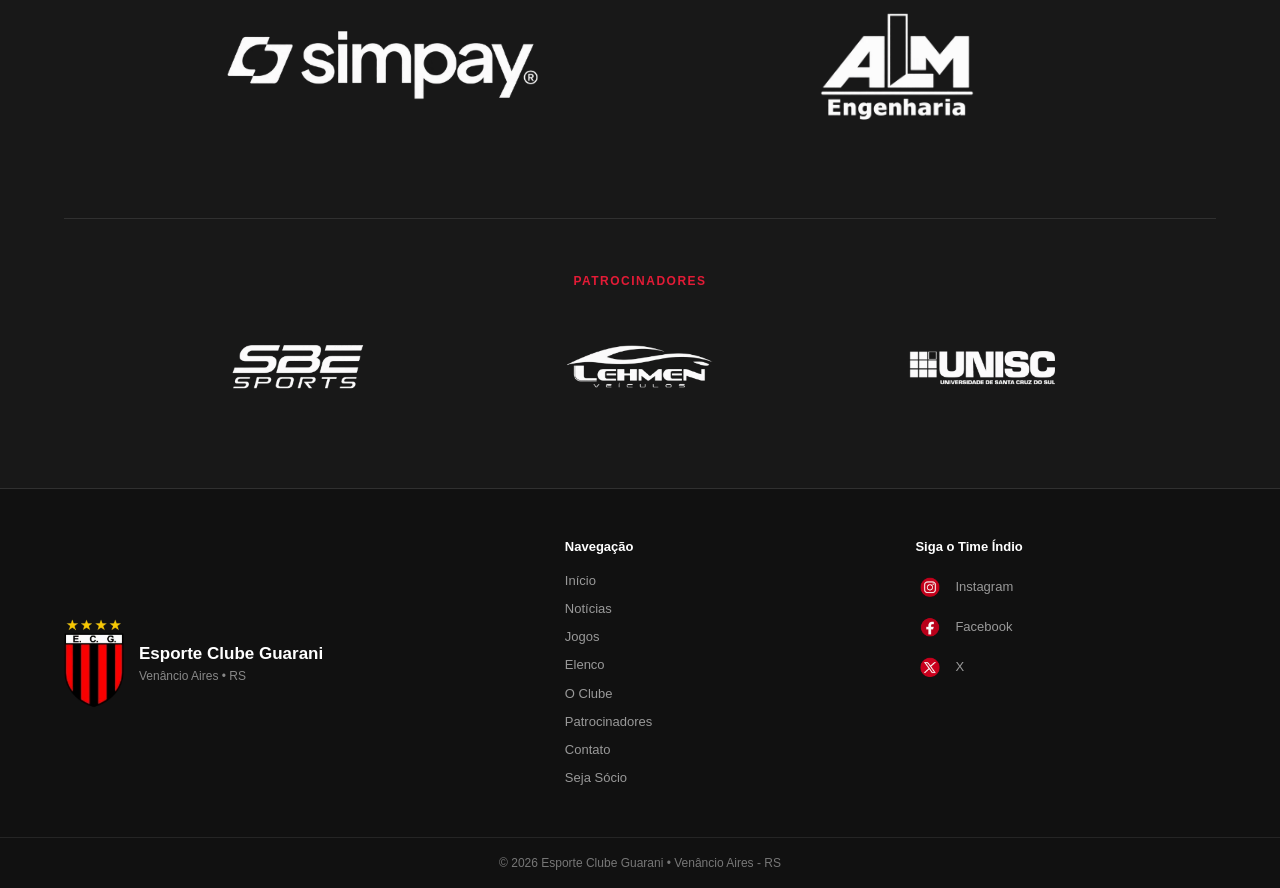
==== commit bc8944eb: "Otimiza imagens e carregamento e simplifica o destaque de notícias" ====
--- a/index.html
+++ b/index.html
@@ -14,7 +14,8 @@
 
     <link rel="icon" type="image/png" sizes="64x64" href="assets/otimizadas/favicon.png" />
 
-    <link rel="preload" as="image" href="assets/otimizadas/heroes/hero-campeao-2025.webp" />
+    <link rel="preload" as="image" href="assets/otimizadas/heroes/hero-campeao-2025-mobile.webp" media="(max-width: 700px)" fetchpriority="high" />
+    <link rel="preload" as="image" href="assets/otimizadas/heroes/hero-campeao-2025-desktop.webp" media="(min-width: 701px)" fetchpriority="high" />
 
     <title>Esporte Clube Guarani | Venâncio Aires</title>
 
@@ -37,21 +38,21 @@
     <meta name="twitter:image" content="https://pemarckmann.github.io/site-guarani/assets/otimizadas/compartilhamento.png" />
     <meta name="twitter:image:alt" content="Escudo do Esporte Clube Guarani de Venâncio Aires, com o nome do clube e a frase Notícias, jogos e elenco." />
 
-    <link rel="stylesheet" href="css/style.css?v=8316d29e11" />
-    <link rel="stylesheet" href="css/home.css?v=af26c5d0fc" />
-    <link rel="stylesheet" href="css/desempenho.css?v=77c93312eb" />
-    <link rel="stylesheet" href="css/noticias.css?v=a94fd7698f" />
+    <link rel="stylesheet" href="css/style.css?v=6b9833e33c" />
+    <link rel="stylesheet" href="css/home.css?v=86e52eca0f" />
+    <link rel="stylesheet" href="css/desempenho.css?v=727a6ce83d" />
+    <link rel="stylesheet" href="css/noticias.css?v=09dc21b7ce" />
     <link rel="stylesheet" href="css/patrocinadores.css?v=b4fde27880" />
-    <link rel="stylesheet" href="css/elenco.css?v=4ed5482859" />
+    <link rel="stylesheet" href="css/elenco.css?v=b422233846" />
     <noscript>
-      <link rel="stylesheet" href="css/sem-js.css?v=7213ea1d48" />
+      <link rel="stylesheet" href="css/sem-js.css?v=5f34b49d6e" />
     </noscript>
     <script src="js/script.js?v=830744ca94" defer></script>
     <script src="js/dados.js?v=16e7970543" defer></script>
-    <script src="js/desempenho.js?v=9f2b9f3d80" defer></script>
-    <script src="js/noticias.js?v=77b5d54cbd" defer></script>
-    <script src="js/componentes/carrossel.js?v=5aec7119f9" defer></script>
-    <script src="js/elenco.js?v=19f5c8a4c6" defer></script>
+    <script src="js/desempenho.js?v=1ca5485bd3" defer></script>
+    <script src="js/noticias.js?v=1a62cbf7f1" defer></script>
+    <script src="js/componentes/carrossel.js?v=abfe952aad" defer></script>
+    <script src="js/elenco.js?v=64c788319d" defer></script>
   </head>
 
   <body id="top">
@@ -65,6 +66,7 @@
           <a href="index.html" class="marca-link" aria-label="Ir para a página inicial">
             <img
               src="assets/otimizadas/escudo.webp"
+              srcset="assets/otimizadas/escudo-96.webp 96w, assets/otimizadas/escudo-192.webp 192w, assets/otimizadas/escudo.webp 320w" sizes="60px"
               width="320"
               height="480"
               alt="Escudo do Esporte Clube Guarani"
@@ -365,6 +367,7 @@
             >
               <img
                 src="assets/otimizadas/patrocinador-simpay.webp"
+                srcset="assets/otimizadas/patrocinadores/patrocinador-simpay-240.webp 240w, assets/otimizadas/patrocinadores/patrocinador-simpay-480.webp 480w, assets/otimizadas/patrocinador-simpay.webp 768w" sizes="(max-width: 700px) 240px, 360px"
                 width="768"
                 height="256"
                 alt="Simpay"
@@ -381,6 +384,7 @@
             >
               <img
                 src="assets/otimizadas/patrocinador-alm.webp"
+                srcset="assets/otimizadas/patrocinadores/patrocinador-alm-240.webp 240w, assets/otimizadas/patrocinadores/patrocinador-alm-480.webp 384w" sizes="(max-width: 700px) 240px, 360px"
                 width="384"
                 height="384"
                 alt="ALM Engenharia"
@@ -407,6 +411,7 @@
             >
               <img
                 src="assets/otimizadas/patrocinador-sbe.webp"
+                srcset="assets/otimizadas/patrocinadores/patrocinador-sbe-240.webp 240w, assets/otimizadas/patrocinadores/patrocinador-sbe-480.webp 480w, assets/otimizadas/patrocinador-sbe.webp 768w" sizes="(max-width: 700px) 136px, 160px"
                 width="768"
                 height="256"
                 alt="SBE Sports"
@@ -423,6 +428,7 @@
             >
               <img
                 src="assets/otimizadas/patrocinador-lehmen.webp"
+                srcset="assets/otimizadas/patrocinadores/patrocinador-lehmen-240.webp 240w, assets/otimizadas/patrocinadores/patrocinador-lehmen-480.webp 480w, assets/otimizadas/patrocinador-lehmen.webp 768w" sizes="(max-width: 700px) 136px, 160px"
                 width="768"
                 height="256"
                 alt="Lehmen Veículos"
@@ -439,6 +445,7 @@
             >
               <img
                 src="assets/otimizadas/patrocinador-unisc.webp"
+                srcset="assets/otimizadas/patrocinadores/patrocinador-unisc-240.webp 240w, assets/otimizadas/patrocinadores/patrocinador-unisc-480.webp 480w, assets/otimizadas/patrocinador-unisc.webp 768w" sizes="(max-width: 700px) 136px, 160px"
                 width="768"
                 height="256"
                 alt="UNISC - Universidade de Santa Cruz do Sul"
@@ -459,6 +466,7 @@
         <div class="rodape-marca">
           <img
             src="assets/otimizadas/escudo.webp"
+              srcset="assets/otimizadas/escudo-96.webp 96w, assets/otimizadas/escudo-192.webp 192w, assets/otimizadas/escudo.webp 320w" sizes="60px"
             width="320"
             height="480"
             alt="Escudo do Esporte Clube Guarani"
@@ -506,7 +514,7 @@
               width="96"
               height="96"
               alt=""
-            />
+            loading="lazy" decoding="async" />
 
             <span>Instagram</span>
           </a>
@@ -522,7 +530,7 @@
               width="96"
               height="96"
               alt=""
-            />
+            loading="lazy" decoding="async" />
 
             <span>Facebook</span>
           </a>
@@ -538,7 +546,7 @@
               width="96"
               height="96"
               alt=""
-            />
+            loading="lazy" decoding="async" />
 
             <span>X</span>
           </a>
--- a/css/style.css
+++ b/css/style.css
@@ -19,6 +19,32 @@
   display: block;
   max-width: 100%;
   height: auto;
+}
+
+.sr-only.sr-only {
+  position: absolute;
+  width: 1px;
+  height: 1px;
+  padding: 0;
+  margin: -1px;
+  overflow: hidden;
+  clip-path: inset(50%);
+  white-space: nowrap;
+  border: 0;
+}
+
+/* Sublinhado vermelho no item ativo e ao passar o mouse. */
+.topo .menu-principal a[aria-current="page"]:not(.nav-socio),
+.topo .menu-principal a:hover:not(.nav-socio) {
+  text-decoration: underline;
+  text-decoration-color: #b30018;
+  text-decoration-thickness: 2px;
+  text-underline-offset: 6px;
+}
+
+.carregamento-bloco {
+  background: #e5e5e5;
+  border-radius: 4px;
 }
 
 .container {
@@ -259,7 +285,7 @@
   display: block;
   margin-bottom: 5px;
   color: #b30018;
-  font-size: 11px;
+  font-size: 12px;
   font-weight: bold;
   letter-spacing: 1px;
 }
@@ -466,7 +492,7 @@
   padding: 18px 0;
   color: #777;
   text-align: center;
-  font-size: 11px;
+  font-size: 12px;
 }
 
 .titulo-secao {
@@ -541,7 +567,7 @@
 
   .marca span {
     margin-top: 2px;
-    font-size: 10px;
+    font-size: 12px;
   }
 
   .menu-toggle {
@@ -690,7 +716,7 @@
   .rodape-final p {
     padding: 16px 0;
     color: #777;
-    font-size: 10px;
+    font-size: 12px;
   }
 }
 
@@ -722,7 +748,7 @@
   }
 
   .marca span {
-    font-size: 10px;
+    font-size: 12px;
   }
 
   .menu-toggle {
@@ -767,3 +793,14 @@
   font: inherit;
   cursor: pointer;
 }
+
+/* Reserva de espaço antes de carregar imagens e contagens. */
+.rodape-marca img {
+  flex: 0 0 60px;
+  height: 90px;
+  object-fit: contain;
+}
+.rodape-marca > div { min-width: 0; }
+@media (max-width: 700px) {
+  .rodape-marca img { flex-basis: 52px; height: 78px; }
+}
--- a/css/home.css
+++ b/css/home.css
@@ -13,7 +13,7 @@
   content: "";
   position: absolute;
   inset: 0;
-  background-image: url("../assets/otimizadas/heroes/hero-campeao-2025.webp");
+  background-image: url("../assets/otimizadas/heroes/hero-campeao-2025-desktop.webp");
   background-size: cover;
   background-position: center 45%;
   z-index: 0;
@@ -82,6 +82,7 @@
 }
 
 .hero::before {
+  background-image: url("../assets/otimizadas/heroes/hero-campeao-2025-mobile.webp");
   background-position: 52% center;
 }
 
--- a/css/desempenho.css
+++ b/css/desempenho.css
@@ -40,7 +40,7 @@
 .jogo-titulo span {
   margin-bottom: 6px;
   color: #e31b36;
-  font-size: 11px;
+  font-size: 12px;
   font-weight: bold;
 }
 
@@ -89,7 +89,7 @@
 .time-categoria {
   margin-top: 5px;
   color: #b30018;
-  font-size: 11px;
+  font-size: 12px;
   font-weight: bold;
   text-transform: uppercase;
 }
@@ -177,7 +177,7 @@
 
 .desempenho-categoria label {
   color: #777;
-  font-size: 11px;
+  font-size: 12px;
   font-weight: bold;
   letter-spacing: 0.8px;
   text-transform: uppercase;
@@ -283,7 +283,7 @@
 .ultimo-jogo-info span,
 .ultimo-jogo-info small {
   color: #777;
-  font-size: 11px;
+  font-size: 12px;
 }
 
 .ultimo-jogo-confronto {
@@ -343,7 +343,7 @@
   padding: 7px 10px;
   text-align: center;
   border-radius: 20px;
-  font-size: 10px;
+  font-size: 12px;
   font-weight: bold;
   text-transform: uppercase;
 }
@@ -383,7 +383,7 @@
   flex-shrink: 0;
   padding: 0 13px 10px;
   color: #888;
-  font-size: 10px;
+  font-size: 12px;
   font-weight: bold;
 }
 
@@ -442,7 +442,7 @@
 .classificacao-resumo {
   margin: 8px 0 0;
   color: #555;
-  font-size: 11px;
+  font-size: 12px;
   line-height: 1.5;
 }
 
@@ -470,7 +470,7 @@
 
 .ultimo-jogo-penaltis {
   color: #555;
-  font-size: 10px;
+  font-size: 12px;
   white-space: nowrap;
 }
 
@@ -498,7 +498,7 @@
 .classificacao-time-guarani .escudo-indisponivel {
   width: 27px;
   height: 27px;
-  font-size: 10px;
+  font-size: 12px;
 }
 
 @media (max-width: 900px) {
@@ -580,7 +580,7 @@
 }
 
 .time-categoria {
-  font-size: 10px;
+  font-size: 12px;
 }
 
 .versus {
@@ -655,7 +655,7 @@
 
 .ultimo-jogo-info span,
 .ultimo-jogo-info small {
-  font-size: 11px;
+  font-size: 12px;
 }
 
 .ultimo-jogo-confronto {
@@ -776,3 +776,11 @@
   padding-right: 9px;
 }
 }
+
+.proximo-jogo .jogo-card { min-height: 280px; }
+@media (max-width: 700px) {
+  .proximo-jogo .jogo-card { min-height: 485px; }
+}
+
+.proximo-jogo .jogo-card.jogo-card-sem-dados,
+.jogos-hero.jogo-card.jogo-card-sem-dados { min-height: 0; display: block; }
--- a/css/noticias.css
+++ b/css/noticias.css
@@ -88,7 +88,7 @@
   background-color: #fff1f3;
   color: #b30018;
   border-radius: 3px;
-  font-size: 10px;
+  font-size: 12px;
   font-weight: bold;
   line-height: 1.3;
   letter-spacing: 0.4px;
@@ -181,7 +181,7 @@
   padding: 5px 9px;
   background-color: #b30018;
   color: white;
-  font-size: 11px;
+  font-size: 12px;
 }
 
 .noticia-principal time,
@@ -495,3 +495,15 @@
   font-size: 16px;
 }
 }
+
+.noticia-reserva { min-height: 300px; border-radius: 6px; background: white; }
+.noticia-reserva .carregamento-bloco { height: 170px; }
+@media (max-width: 600px) {
+  .noticia-reserva { min-height: 132px; }
+  .noticia-reserva .carregamento-bloco { width: 96px; height: 132px; }
+}
+
+.noticias-ferramentas > p { min-height: 1.6em; min-width: 180px; }
+@media (max-width: 600px) {
+  .noticias-ferramentas > p { flex-basis: 100%; margin-left: 0; }
+}
--- a/css/elenco.css
+++ b/css/elenco.css
@@ -37,7 +37,7 @@
 }
 
 .elenco-hero .secao-tag {
-  color: #ff6b80;
+  color: #b30018;
 }
 
 .elenco-hero h1 {
@@ -455,3 +455,7 @@
     text-decoration: underline;
   }
 }
+
+#elenco-carregando { position: absolute; }
+.reserva-elenco .carregamento-bloco { height: 100%; }
+.reserva-elenco .atleta-card { aspect-ratio: 2 / 3; }
--- a/css/sem-js.css
+++ b/css/sem-js.css
@@ -28,3 +28,8 @@
 .desempenho-categoria {
   display: none;
 }
+
+.reserva-elenco, .noticia-reserva, .hero-reserva-meta,
+.hero-reserva-titulo, #elenco-filtros,
+#noticias-ferramentas, .jogos-abas { display: none; }
+.proximo-jogo .jogo-card { min-height: 0; }
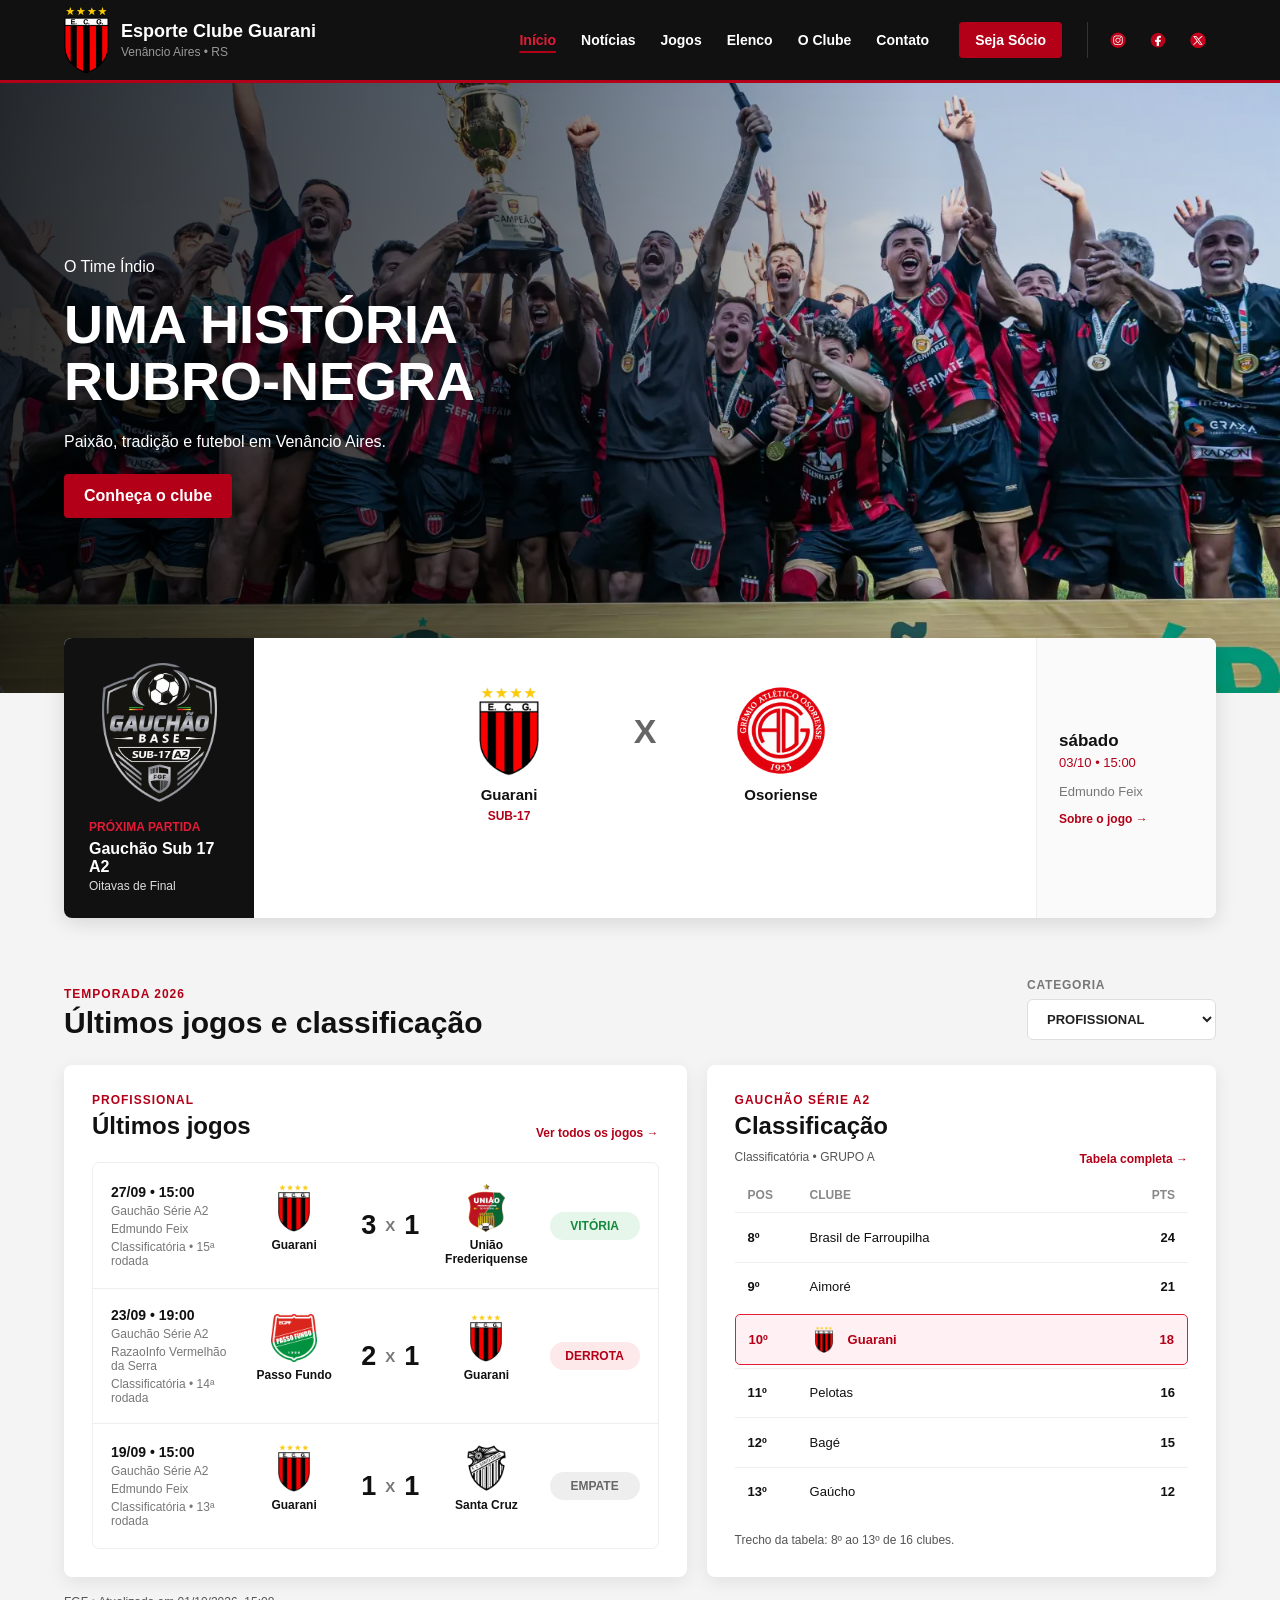
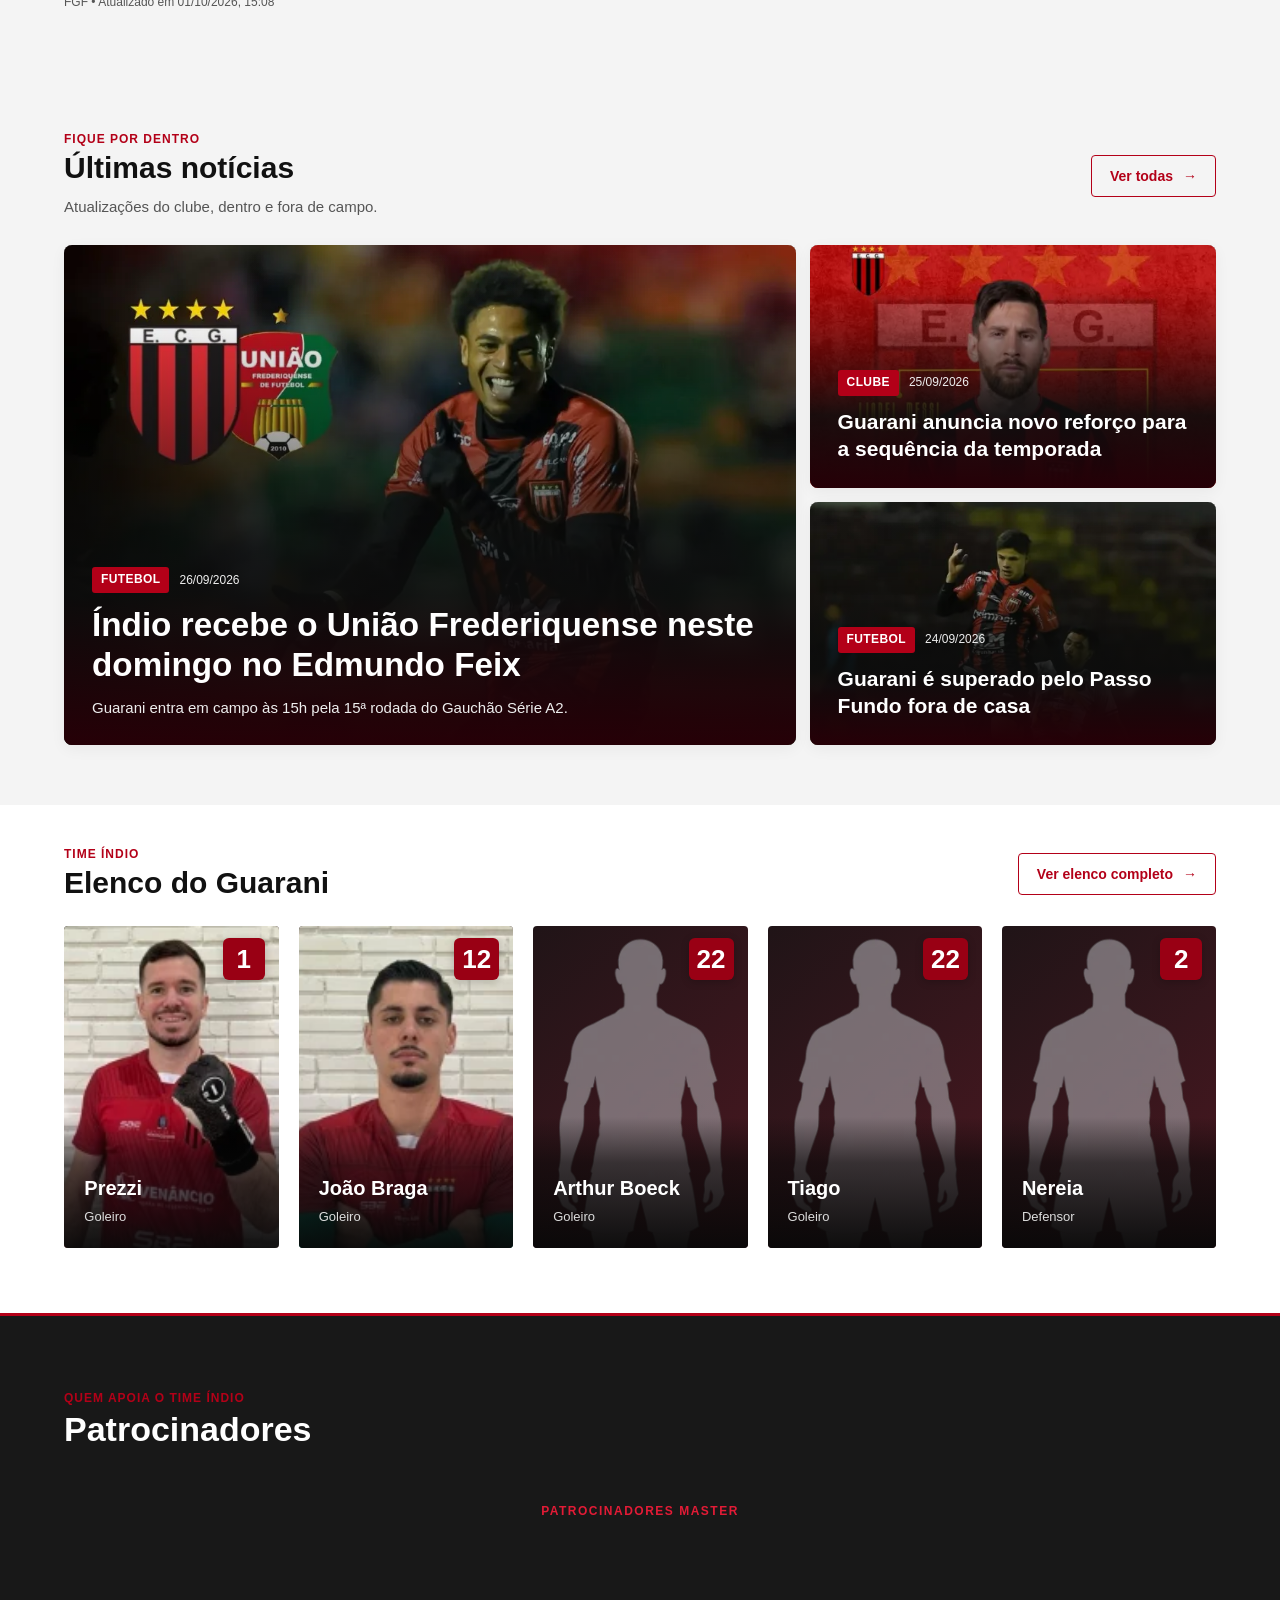
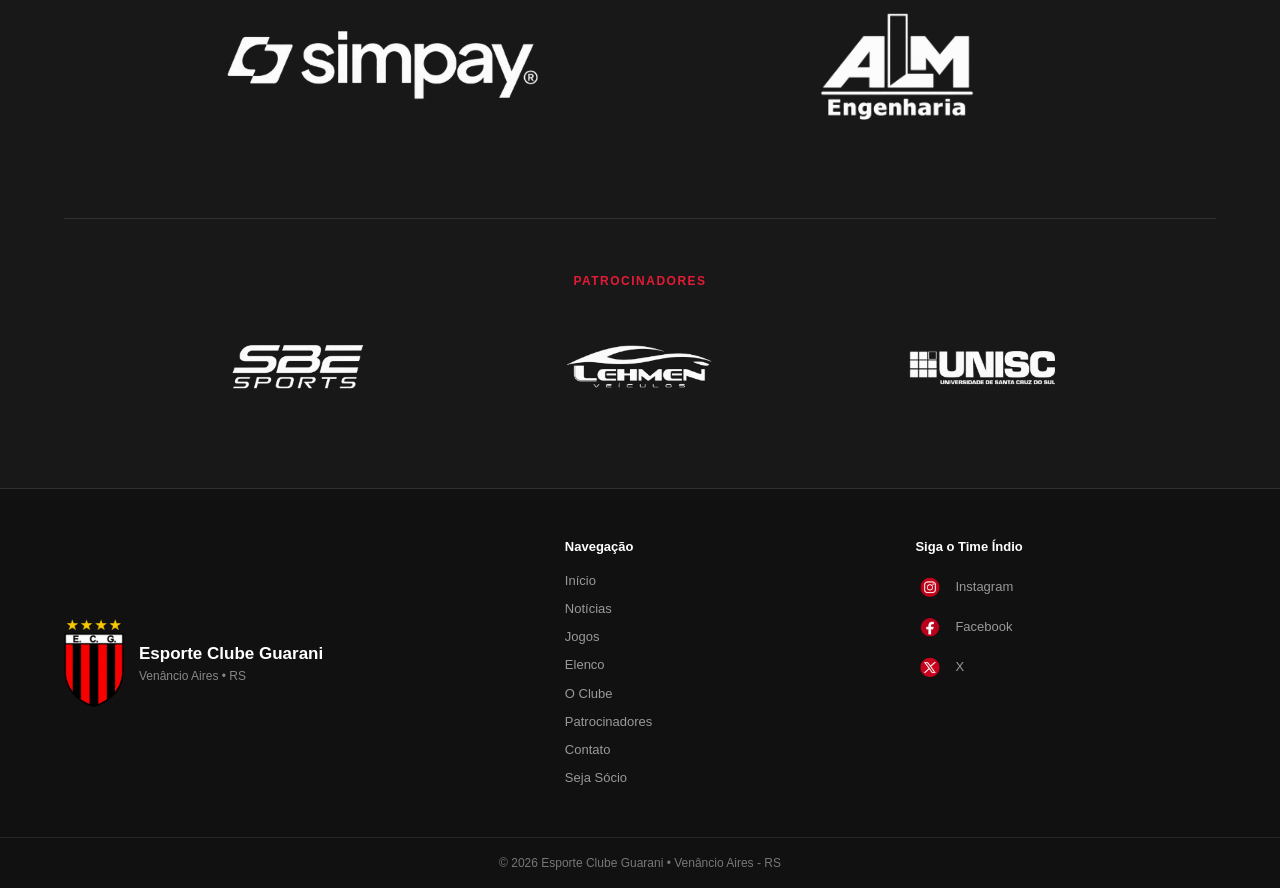
==== commit d4da0689: "Alinha links e redes sociais do rodapé no celular" ====
--- a/index.html
+++ b/index.html
@@ -38,7 +38,7 @@
     <meta name="twitter:image" content="https://pemarckmann.github.io/site-guarani/assets/otimizadas/compartilhamento.png" />
     <meta name="twitter:image:alt" content="Escudo do Esporte Clube Guarani de Venâncio Aires, com o nome do clube e a frase Notícias, jogos e elenco." />
 
-    <link rel="stylesheet" href="css/style.css?v=6b9833e33c" />
+    <link rel="stylesheet" href="css/style.css?v=85ff35ee3a" />
     <link rel="stylesheet" href="css/home.css?v=86e52eca0f" />
     <link rel="stylesheet" href="css/desempenho.css?v=727a6ce83d" />
     <link rel="stylesheet" href="css/noticias.css?v=09dc21b7ce" />
--- a/css/style.css
+++ b/css/style.css
@@ -678,6 +678,7 @@
   .rodape-conteudo {
     padding: 38px 0 32px;
     grid-template-columns: max-content max-content;
+    align-items: start;
     justify-content: center;
     column-gap: 65px;
     row-gap: 26px;
@@ -701,6 +702,10 @@
 
   .rodape-links a,
   .rede-social {
+    display: flex;
+    align-items: center;
+    min-height: 27px;
+    line-height: 1.4;
     font-size: 12px;
   }
 
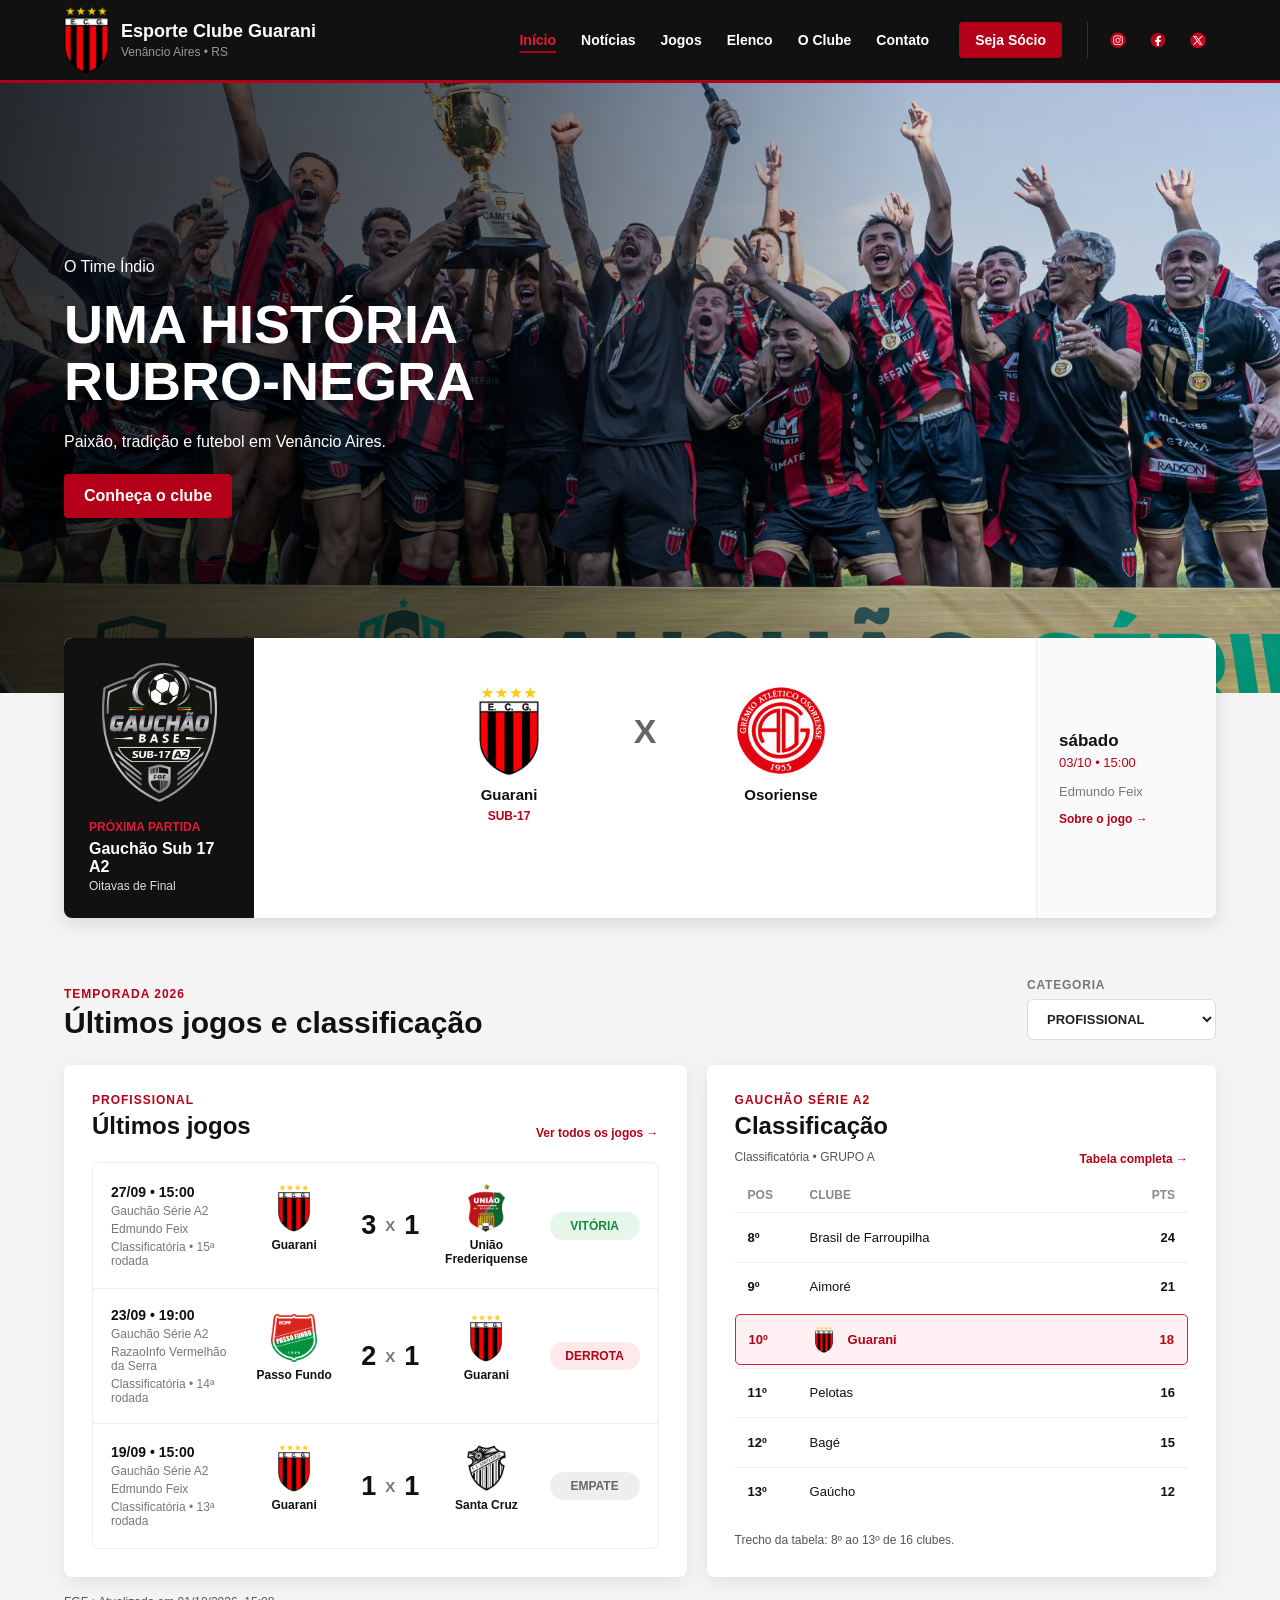
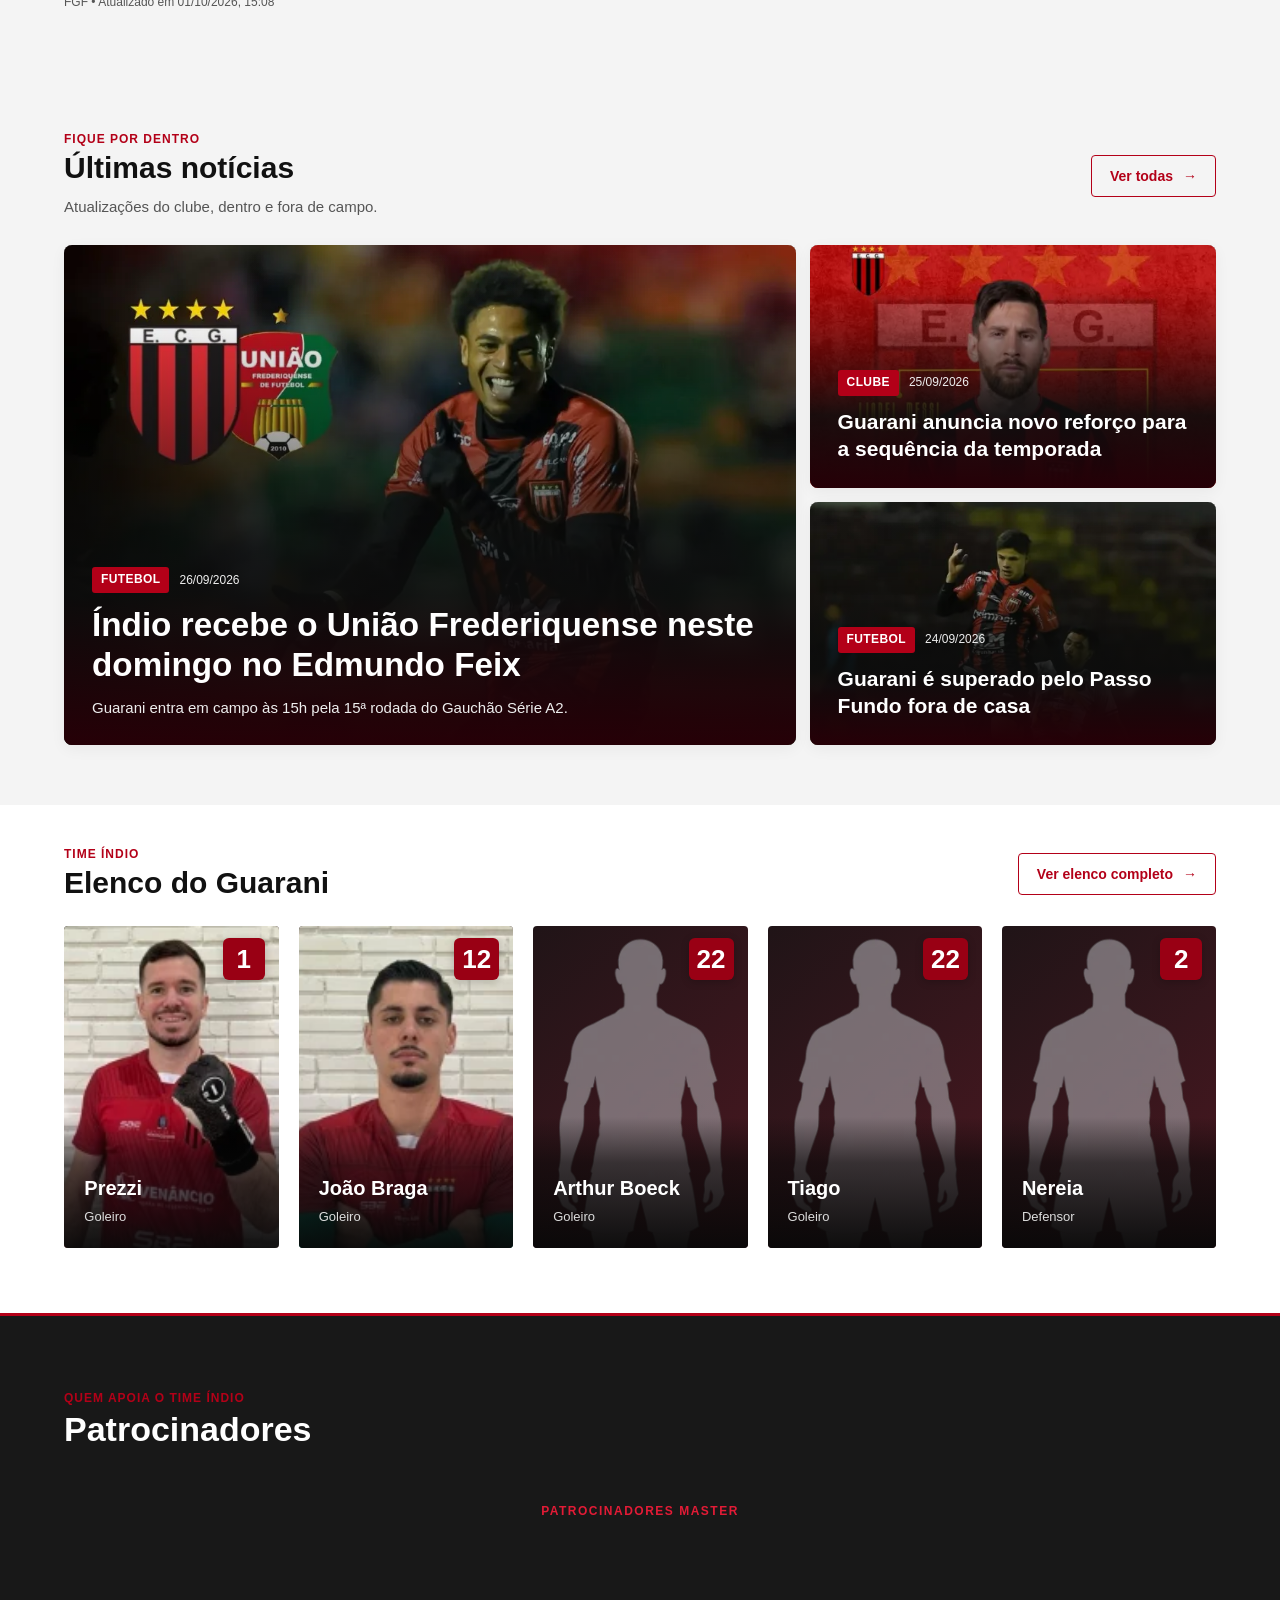
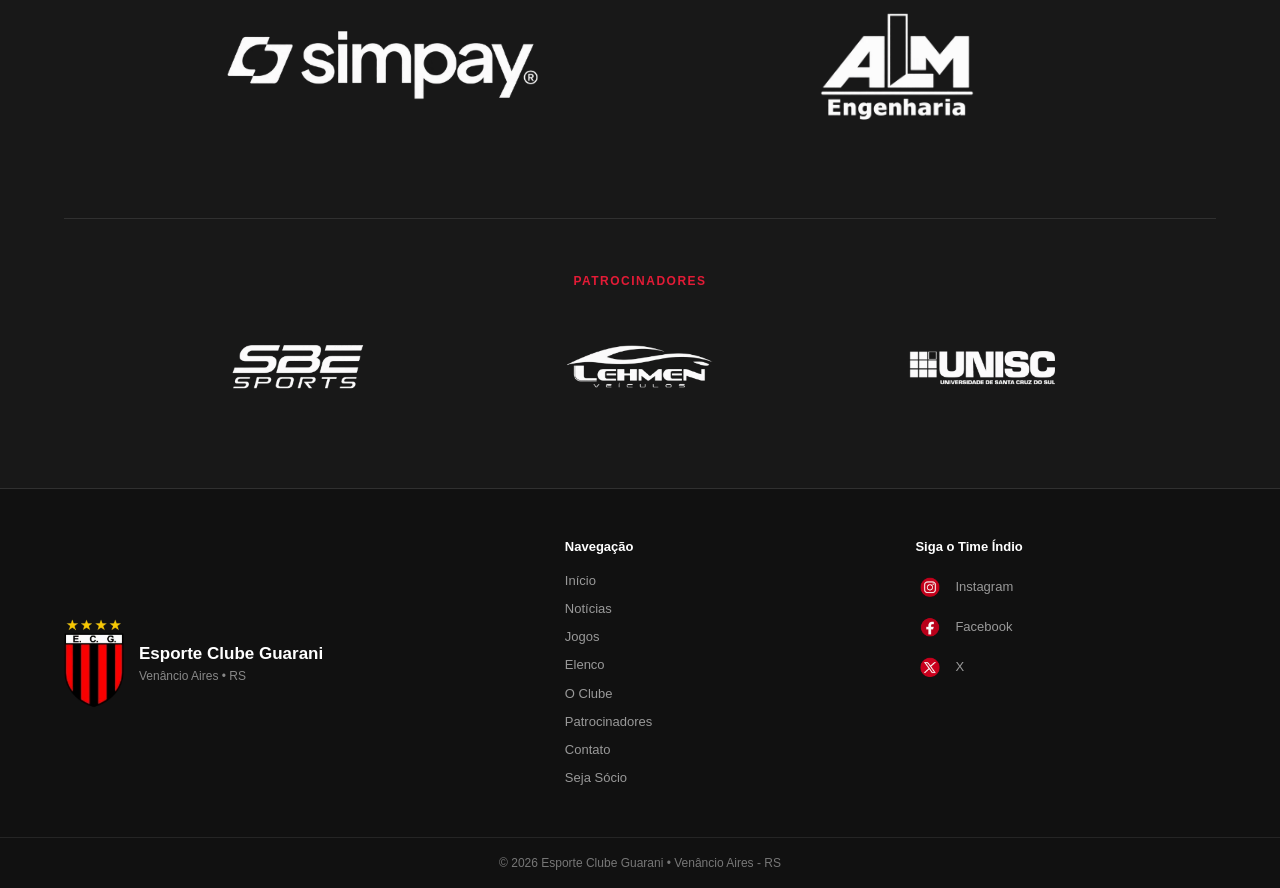
==== commit 1b5a5af1: "Melhora qualidade dos heroes com imagens responsivas das originais" ====
--- a/index.html
+++ b/index.html
@@ -14,8 +14,8 @@
 
     <link rel="icon" type="image/png" sizes="64x64" href="assets/otimizadas/favicon.png" />
 
-    <link rel="preload" as="image" href="assets/otimizadas/heroes/hero-campeao-2025-mobile.webp" media="(max-width: 700px)" fetchpriority="high" />
-    <link rel="preload" as="image" href="assets/otimizadas/heroes/hero-campeao-2025-desktop.webp" media="(min-width: 701px)" fetchpriority="high" />
+    <link rel="preload" as="image" href="assets/otimizadas/heroes/hero-campeao-2025-960.webp" media="(max-width: 700px)" fetchpriority="high" />
+    <link rel="preload" as="image" href="assets/otimizadas/heroes/hero-campeao-2025-1920.webp" imagesrcset="assets/otimizadas/heroes/hero-campeao-2025-960.webp 960w, assets/otimizadas/heroes/hero-campeao-2025-1600.webp 1600w, assets/otimizadas/heroes/hero-campeao-2025-1920.webp 1920w, assets/otimizadas/heroes/hero-campeao-2025-2560.webp 2560w, assets/otimizadas/heroes/hero-campeao-2025-3840.webp 3840w" imagesizes="100vw" media="(min-width: 701px)" fetchpriority="high" />
 
     <title>Esporte Clube Guarani | Venâncio Aires</title>
 
@@ -39,7 +39,7 @@
     <meta name="twitter:image:alt" content="Escudo do Esporte Clube Guarani de Venâncio Aires, com o nome do clube e a frase Notícias, jogos e elenco." />
 
     <link rel="stylesheet" href="css/style.css?v=85ff35ee3a" />
-    <link rel="stylesheet" href="css/home.css?v=86e52eca0f" />
+    <link rel="stylesheet" href="css/home.css?v=9cf3e31696" />
     <link rel="stylesheet" href="css/desempenho.css?v=727a6ce83d" />
     <link rel="stylesheet" href="css/noticias.css?v=09dc21b7ce" />
     <link rel="stylesheet" href="css/patrocinadores.css?v=b4fde27880" />
@@ -156,6 +156,14 @@
       ================================================== -->
 
       <section class="hero" aria-label="Apresentação do Esporte Clube Guarani">
+        <picture class="hero-foto">
+          <source media="(max-width: 700px)" srcset="assets/otimizadas/heroes/hero-campeao-2025-960.webp" />
+          <img class="hero-imagem"
+            src="assets/otimizadas/heroes/hero-campeao-2025-1920.webp"
+            srcset="assets/otimizadas/heroes/hero-campeao-2025-960.webp 960w, assets/otimizadas/heroes/hero-campeao-2025-1600.webp 1600w, assets/otimizadas/heroes/hero-campeao-2025-1920.webp 1920w, assets/otimizadas/heroes/hero-campeao-2025-2560.webp 2560w, assets/otimizadas/heroes/hero-campeao-2025-3840.webp 3840w"
+            sizes="100vw" width="3840" height="2560" alt=""
+            fetchpriority="high" decoding="async" />
+        </picture>
         <div class="container hero-conteudo">
           <span class="hero-tag">O Time Índio</span>
 
--- a/css/home.css
+++ b/css/home.css
@@ -9,14 +9,17 @@
   color: white;
 }
 
-.hero::before {
-  content: "";
+.hero-foto {
   position: absolute;
   inset: 0;
-  background-image: url("../assets/otimizadas/heroes/hero-campeao-2025-desktop.webp");
-  background-size: cover;
-  background-position: center 45%;
   z-index: 0;
+}
+
+.hero-imagem {
+  width: 100%;
+  height: 100%;
+  object-fit: cover;
+  object-position: center 45%;
 }
 
 .hero::after {
@@ -81,9 +84,8 @@
   height: auto;
 }
 
-.hero::before {
-  background-image: url("../assets/otimizadas/heroes/hero-campeao-2025-mobile.webp");
-  background-position: 52% center;
+.hero-imagem {
+  object-position: 52% center;
 }
 
 .hero::after {
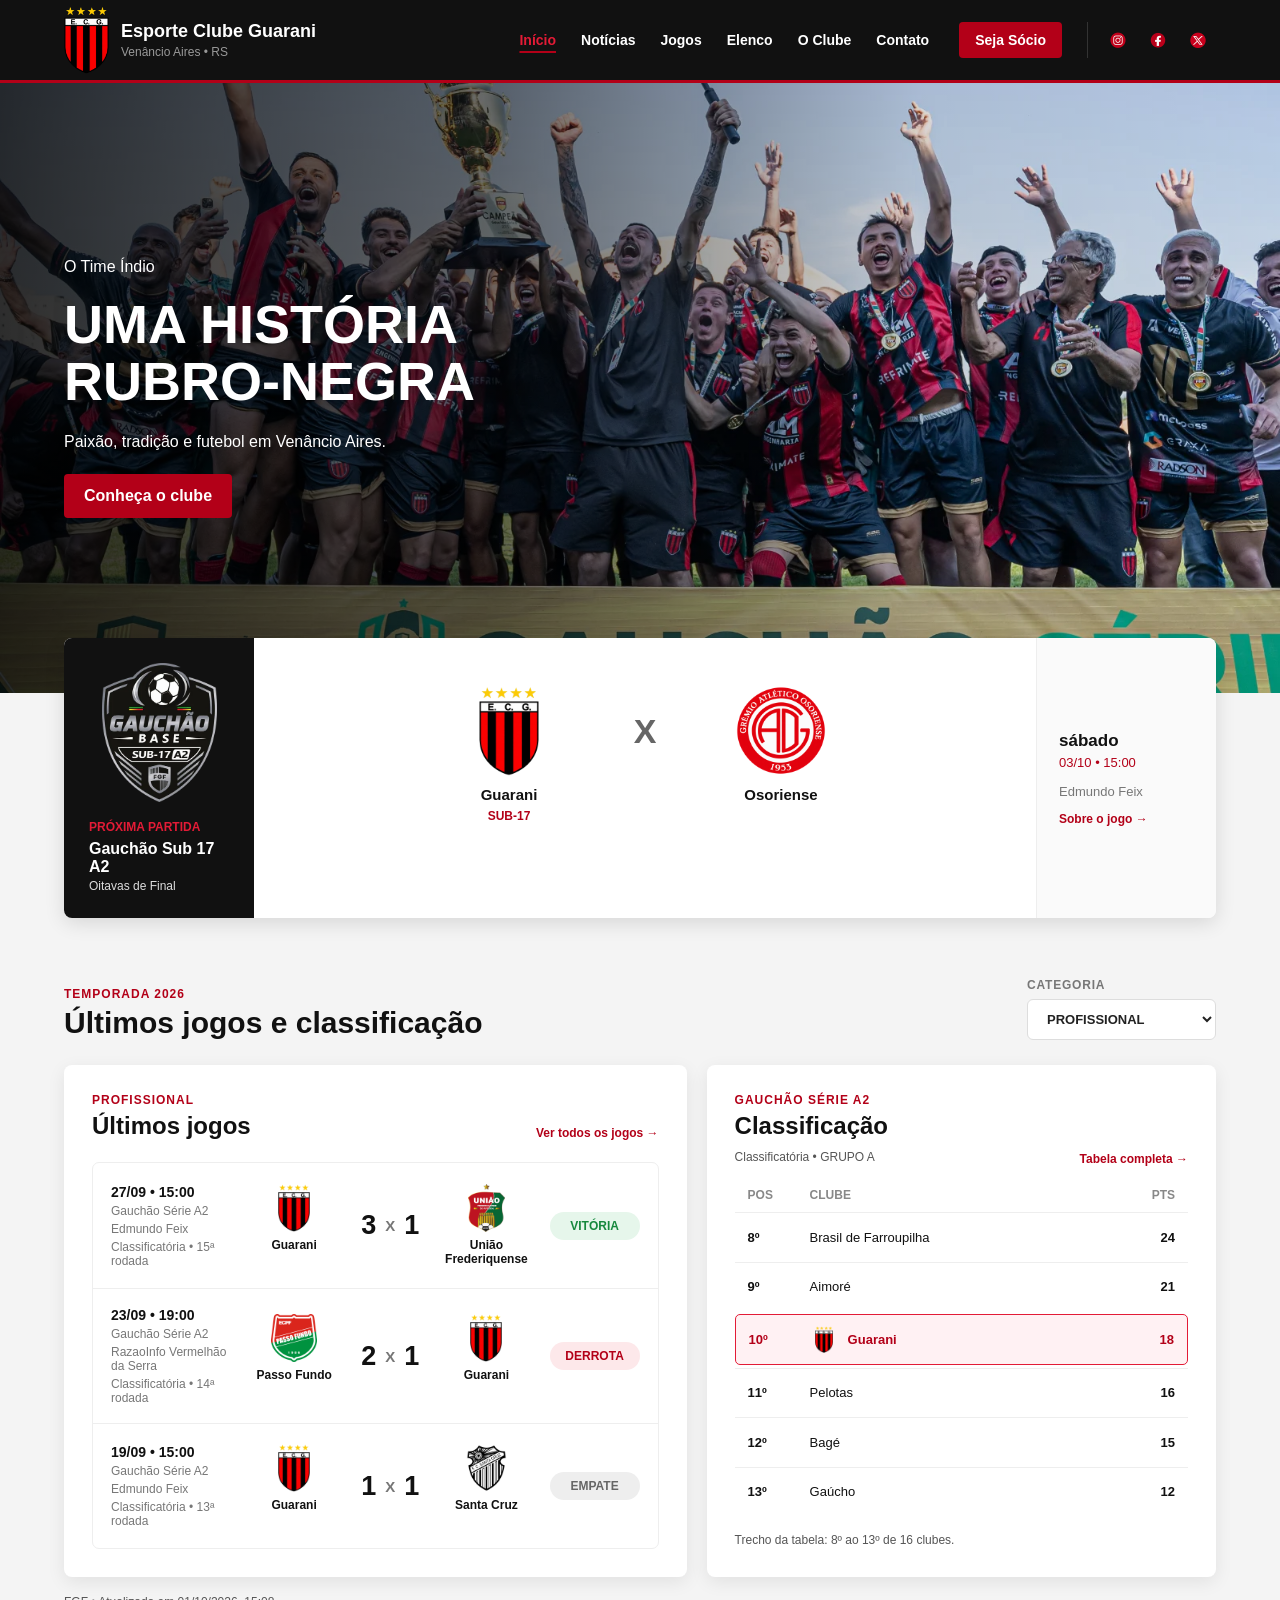
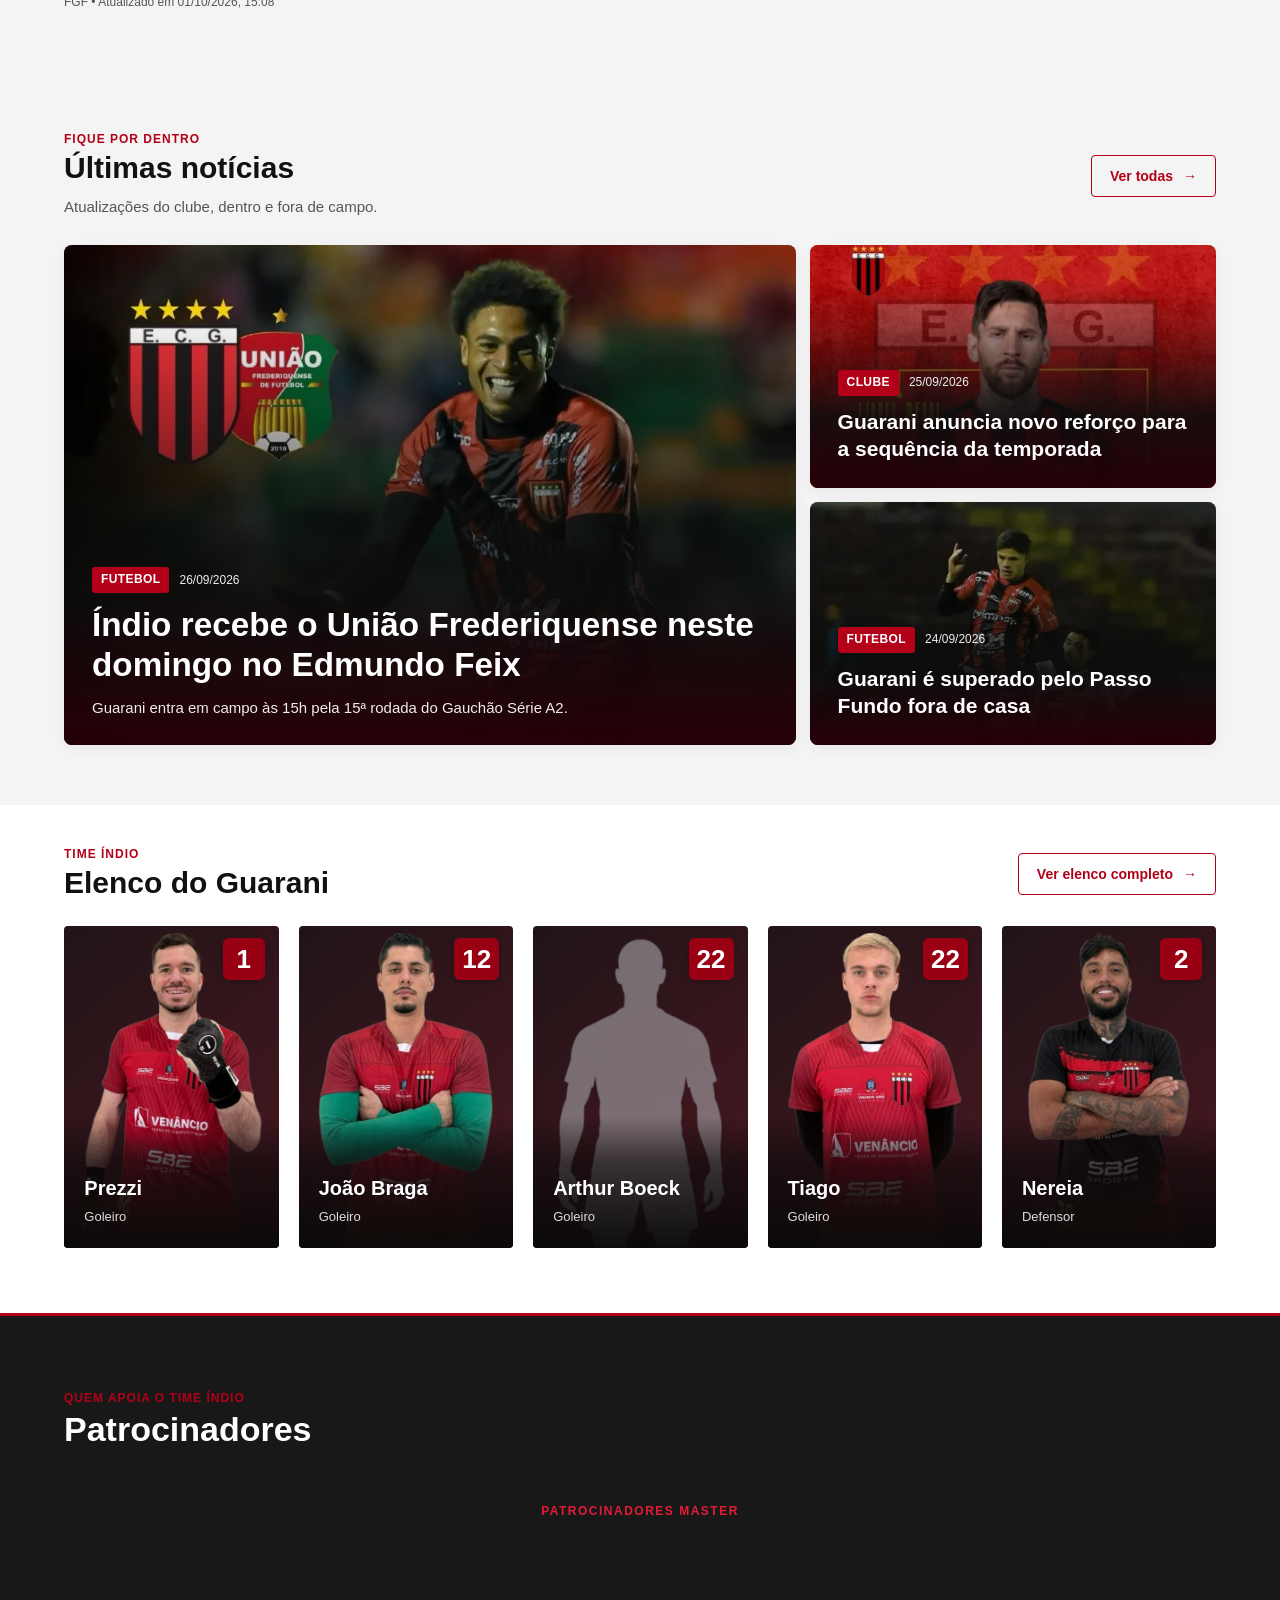
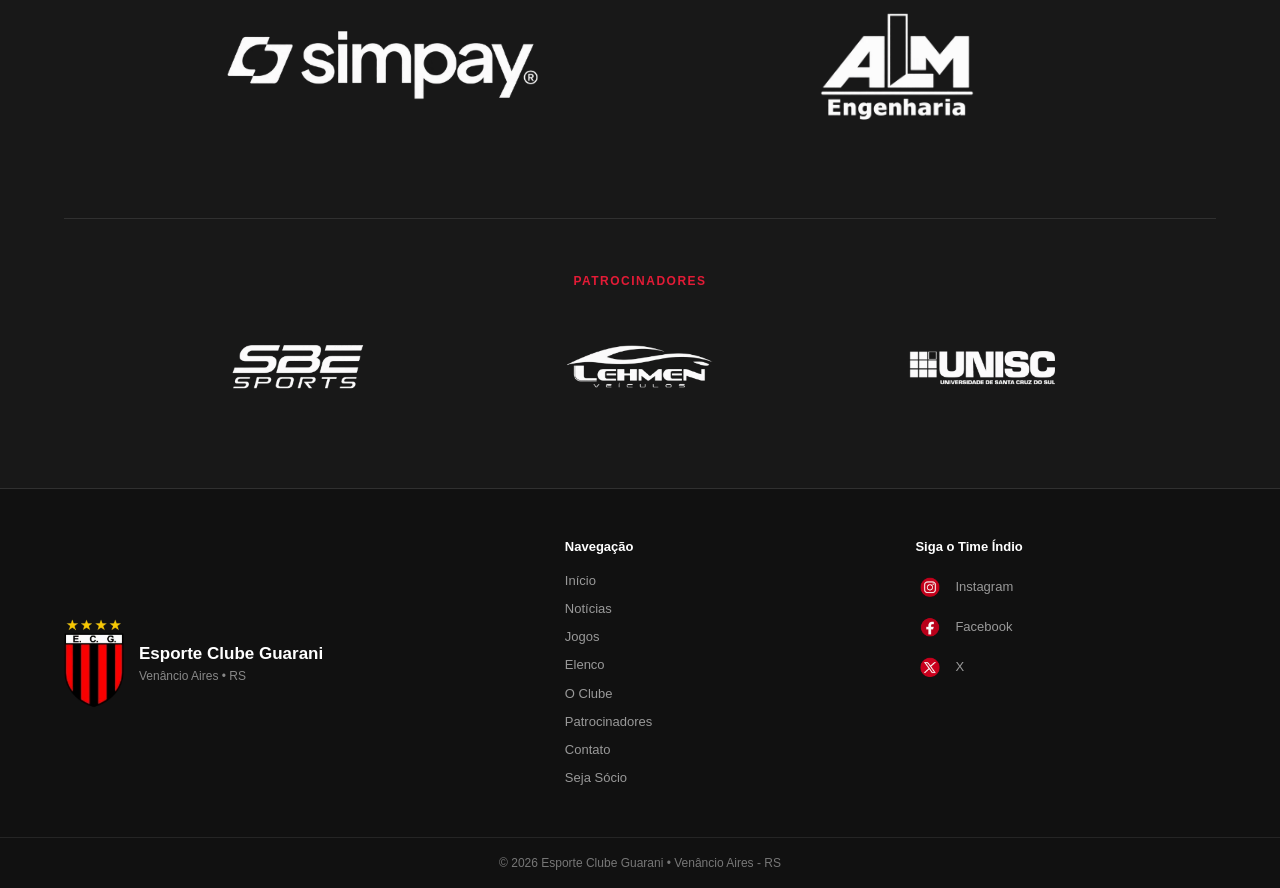
==== commit e87395e3: "Atualiza fotos do elenco e da comissao tecnica" ====
--- a/index.html
+++ b/index.html
@@ -52,7 +52,7 @@
     <script src="js/desempenho.js?v=1ca5485bd3" defer></script>
     <script src="js/noticias.js?v=1a62cbf7f1" defer></script>
     <script src="js/componentes/carrossel.js?v=abfe952aad" defer></script>
-    <script src="js/elenco.js?v=64c788319d" defer></script>
+    <script src="js/elenco.js?v=b4961d1d00" defer></script>
   </head>
 
   <body id="top">
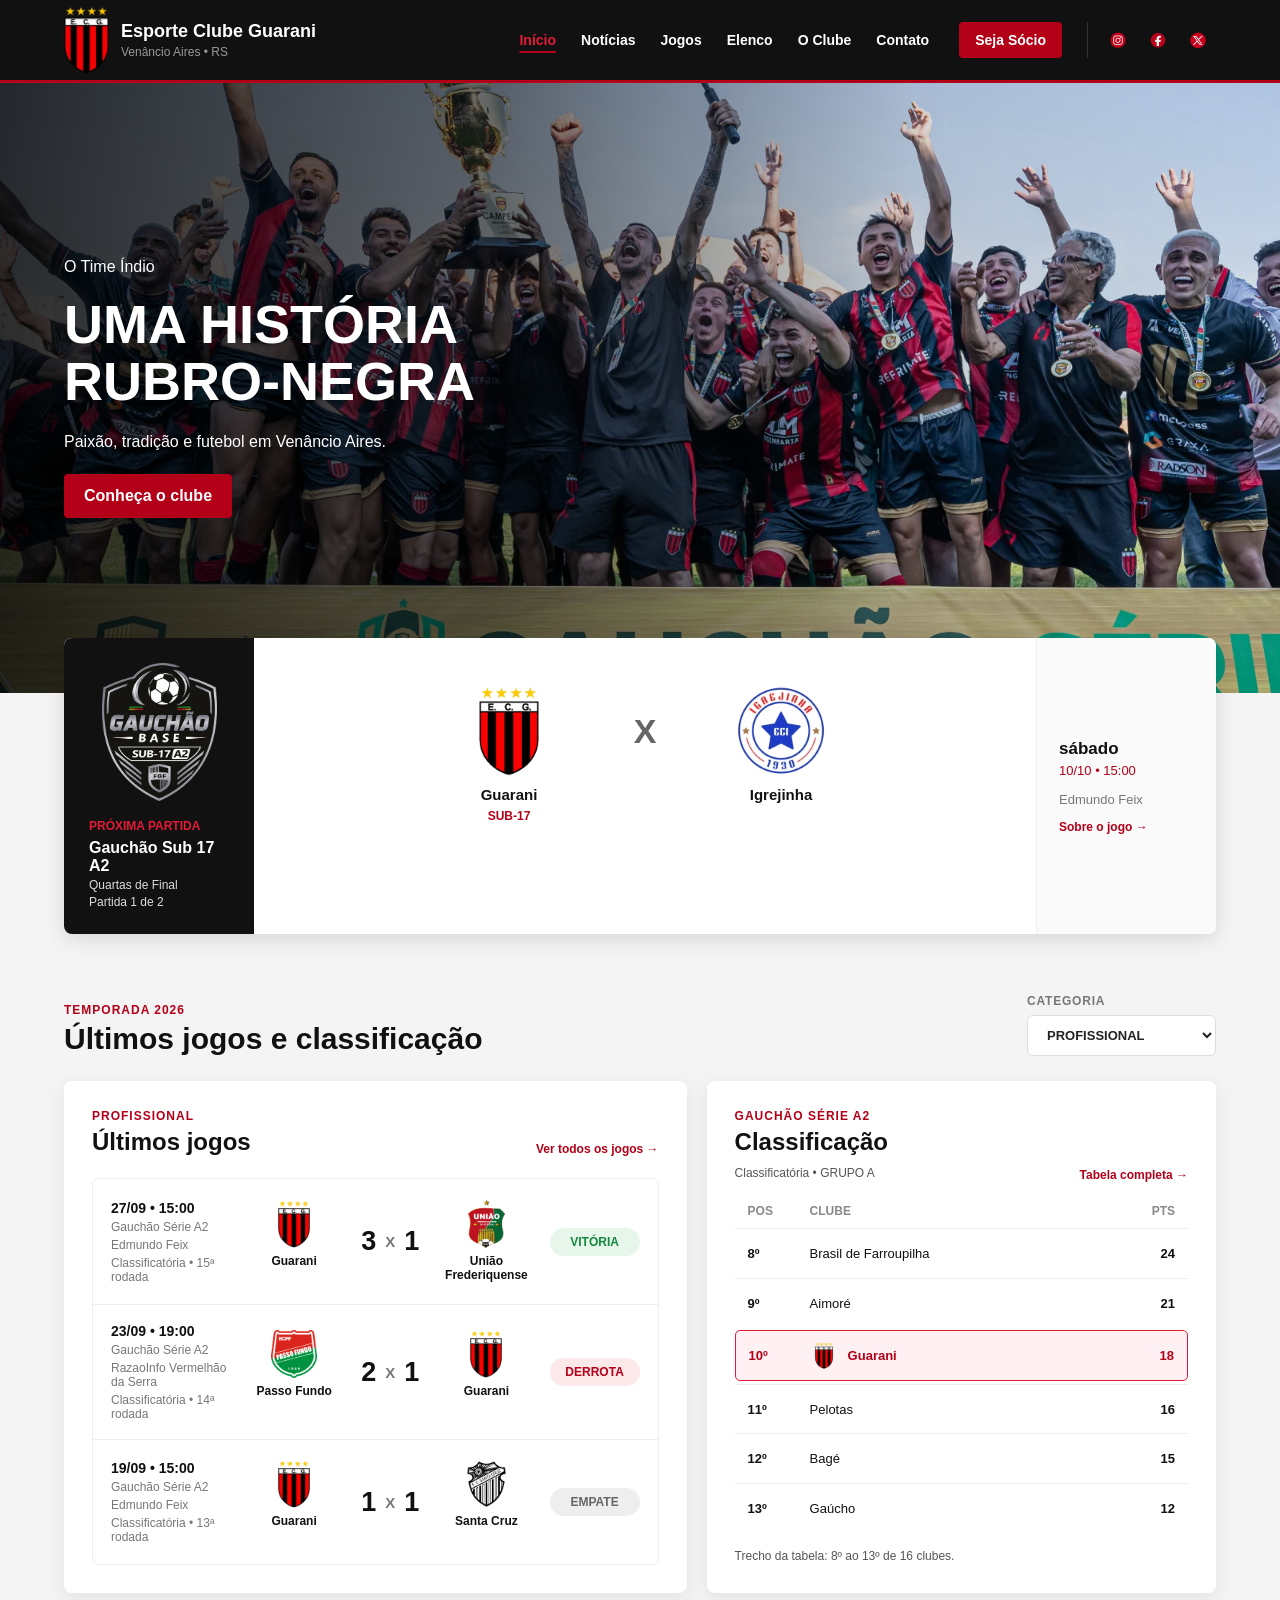
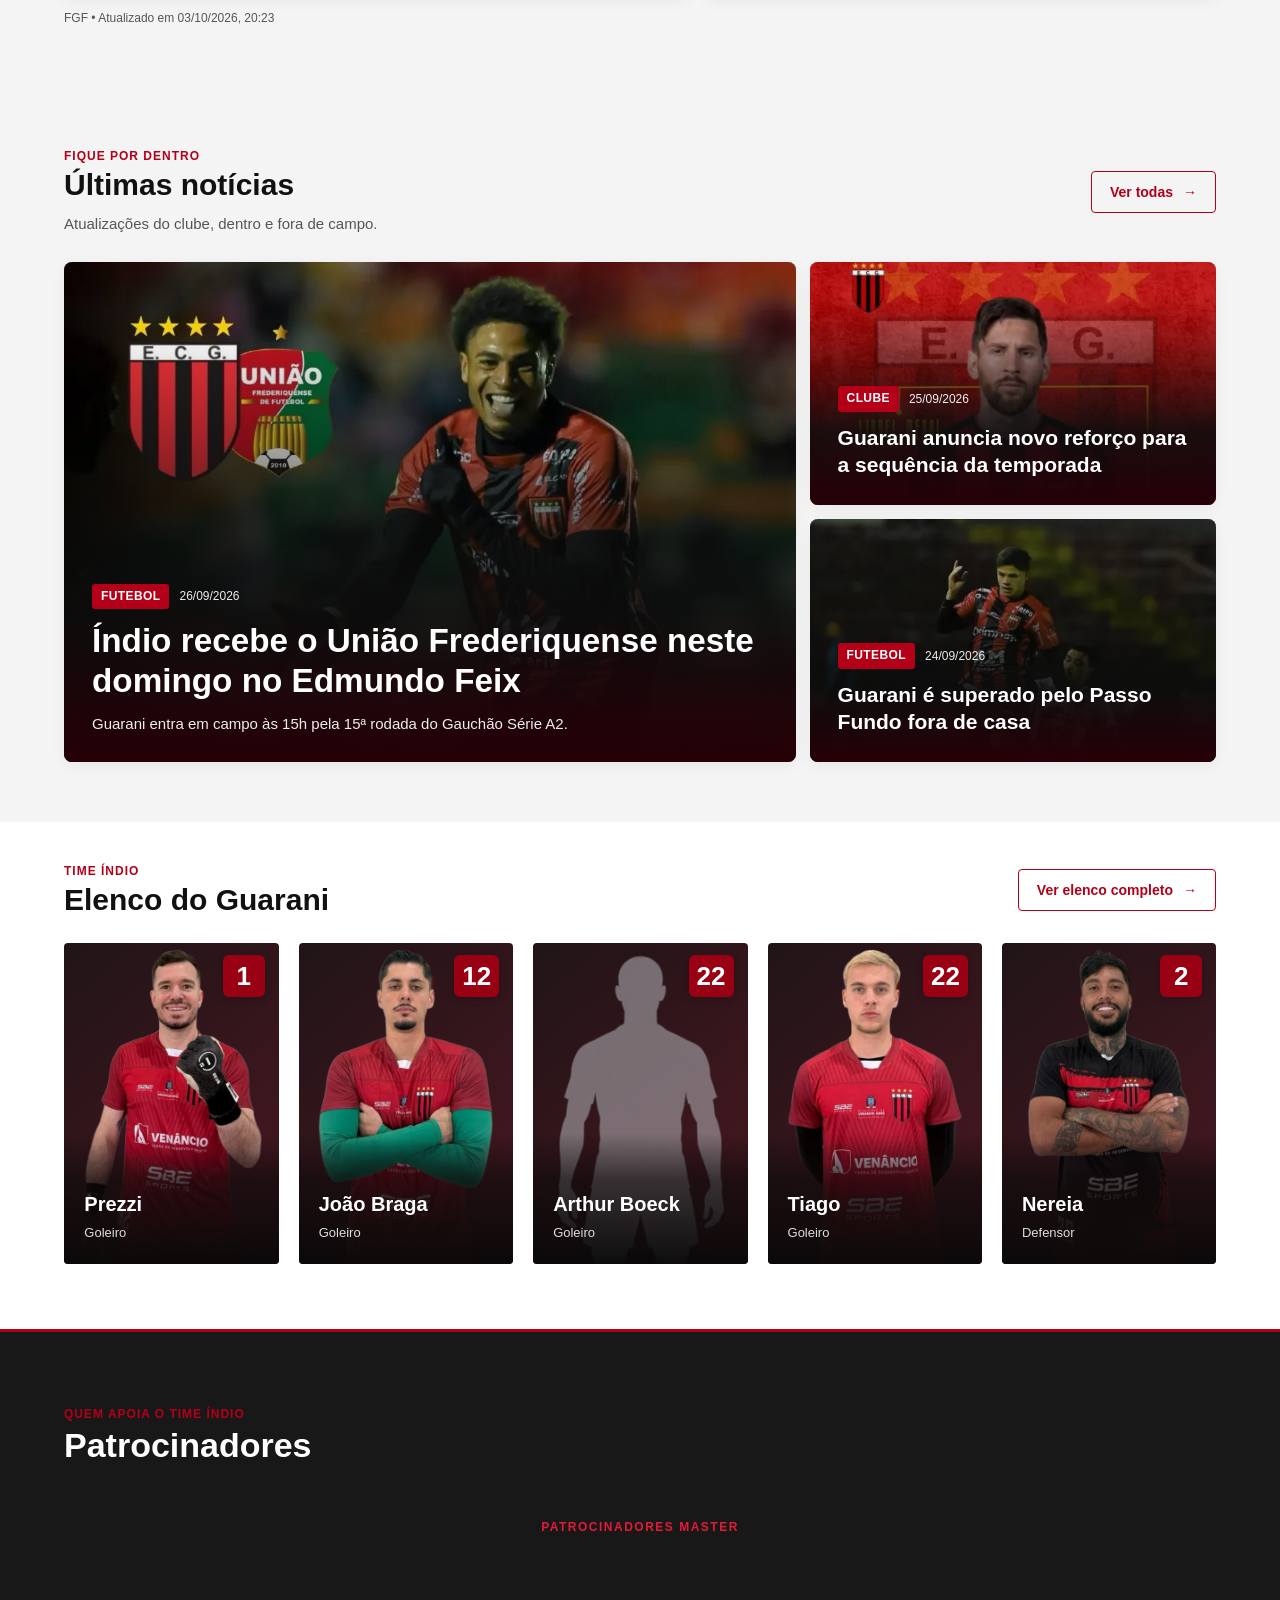
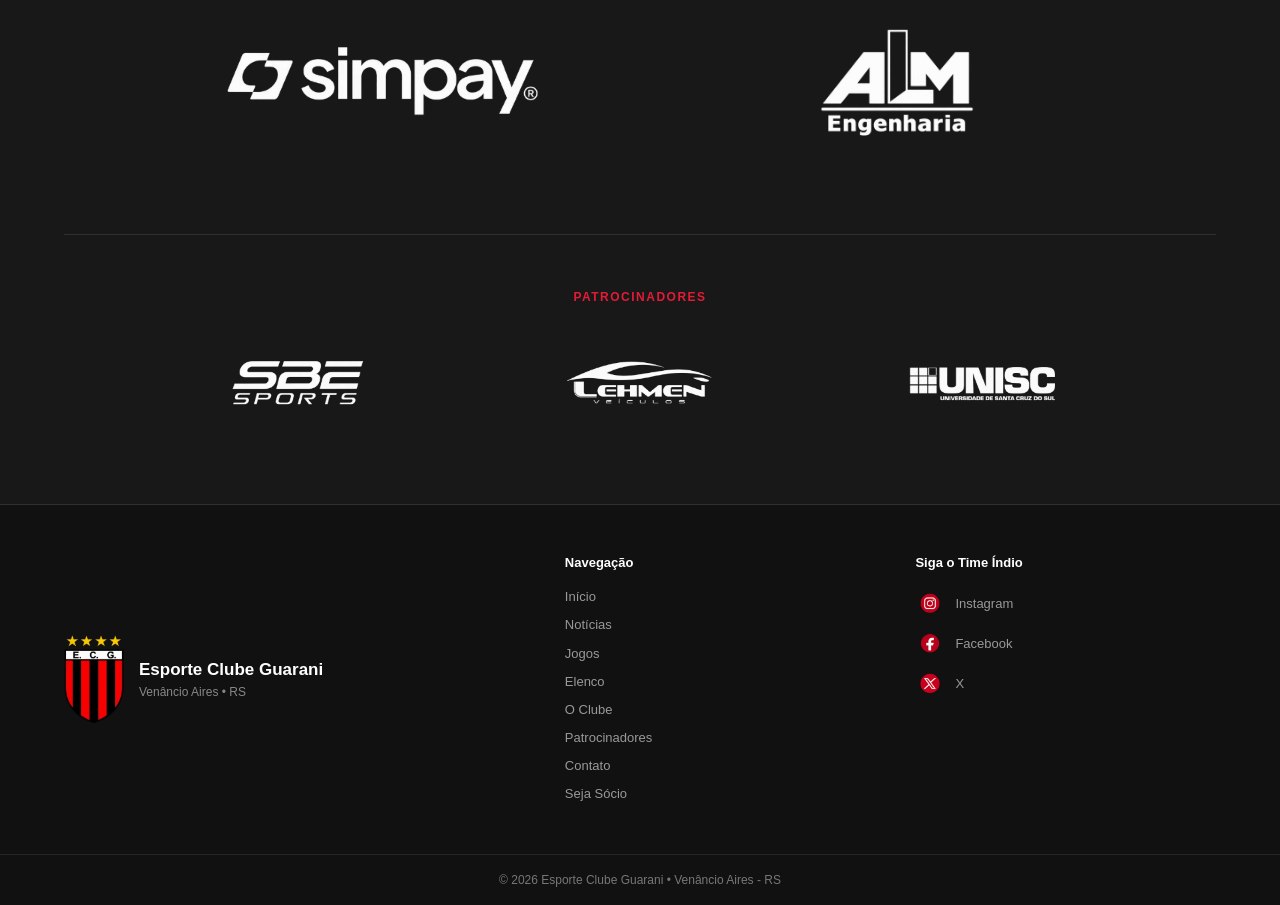
==== commit 9d4ab1ce: "Adiciona navegacao discreta entre proximas partidas e atualiza jogos" ====
--- a/index.html
+++ b/index.html
@@ -40,7 +40,7 @@
 
     <link rel="stylesheet" href="css/style.css?v=85ff35ee3a" />
     <link rel="stylesheet" href="css/home.css?v=9cf3e31696" />
-    <link rel="stylesheet" href="css/desempenho.css?v=727a6ce83d" />
+    <link rel="stylesheet" href="css/desempenho.css?v=b23e4a7184" />
     <link rel="stylesheet" href="css/noticias.css?v=09dc21b7ce" />
     <link rel="stylesheet" href="css/patrocinadores.css?v=b4fde27880" />
     <link rel="stylesheet" href="css/elenco.css?v=b422233846" />
@@ -49,7 +49,7 @@
     </noscript>
     <script src="js/script.js?v=830744ca94" defer></script>
     <script src="js/dados.js?v=16e7970543" defer></script>
-    <script src="js/desempenho.js?v=1ca5485bd3" defer></script>
+    <script src="js/desempenho.js?v=6069b6fe0a" defer></script>
     <script src="js/noticias.js?v=1a62cbf7f1" defer></script>
     <script src="js/componentes/carrossel.js?v=abfe952aad" defer></script>
     <script src="js/elenco.js?v=b4961d1d00" defer></script>
--- a/css/desempenho.css
+++ b/css/desempenho.css
@@ -784,3 +784,67 @@
 
 .proximo-jogo .jogo-card.jogo-card-sem-dados,
 .jogos-hero.jogo-card.jogo-card-sem-dados { min-height: 0; display: block; }
+
+.jogo-destaque { position: relative; display: flow-root; }
+
+.jogo-navegacao {
+  position: absolute;
+  inset: 0;
+  pointer-events: none;
+}
+
+.jogo-navegacao[hidden] { display: none; }
+
+.jogo-navegacao button {
+  position: absolute;
+  top: 50%;
+  transform: translateY(-50%);
+  display: grid;
+  place-items: center;
+  width: 44px;
+  height: 44px;
+  padding: 0;
+  border: 0;
+  border-radius: 4px;
+  background: transparent;
+  color: #777;
+  font: inherit;
+  cursor: pointer;
+  pointer-events: auto;
+}
+
+.jogo-navegacao .jogo-anterior { left: 2px; }
+.jogo-navegacao .jogo-seguinte { right: 2px; }
+
+@media (hover: hover) and (pointer: fine) {
+  .jogo-navegacao button { opacity: 0; pointer-events: none; }
+  .jogo-destaque:hover .jogo-navegacao button,
+  .jogo-destaque:focus-within .jogo-navegacao button {
+    opacity: 1;
+    pointer-events: auto;
+  }
+  .jogo-navegacao button { width: 32px; }
+}
+
+@media (min-width: 701px) {
+  .jogo-navegacao .jogo-anterior { color: #ccc; }
+}
+
+.jogo-navegacao button:hover { color: #b30018; }
+.jogo-navegacao button:focus-visible {
+  outline: 2px solid #b30018;
+  outline-offset: 3px;
+}
+
+.jogo-seta {
+  width: 8px;
+  height: 8px;
+  border-right: 1.5px solid currentColor;
+  border-bottom: 1.5px solid currentColor;
+  transform: rotate(-45deg);
+}
+
+.jogo-anterior .jogo-seta { transform: rotate(135deg); }
+.cabecalho-jogos .jogo-navegacao button { color: #ccc; }
+.cabecalho-jogos .jogo-navegacao button:hover { color: #fff; }
+.cabecalho-jogos .jogo-navegacao button:focus-visible { outline-color: #fff; }
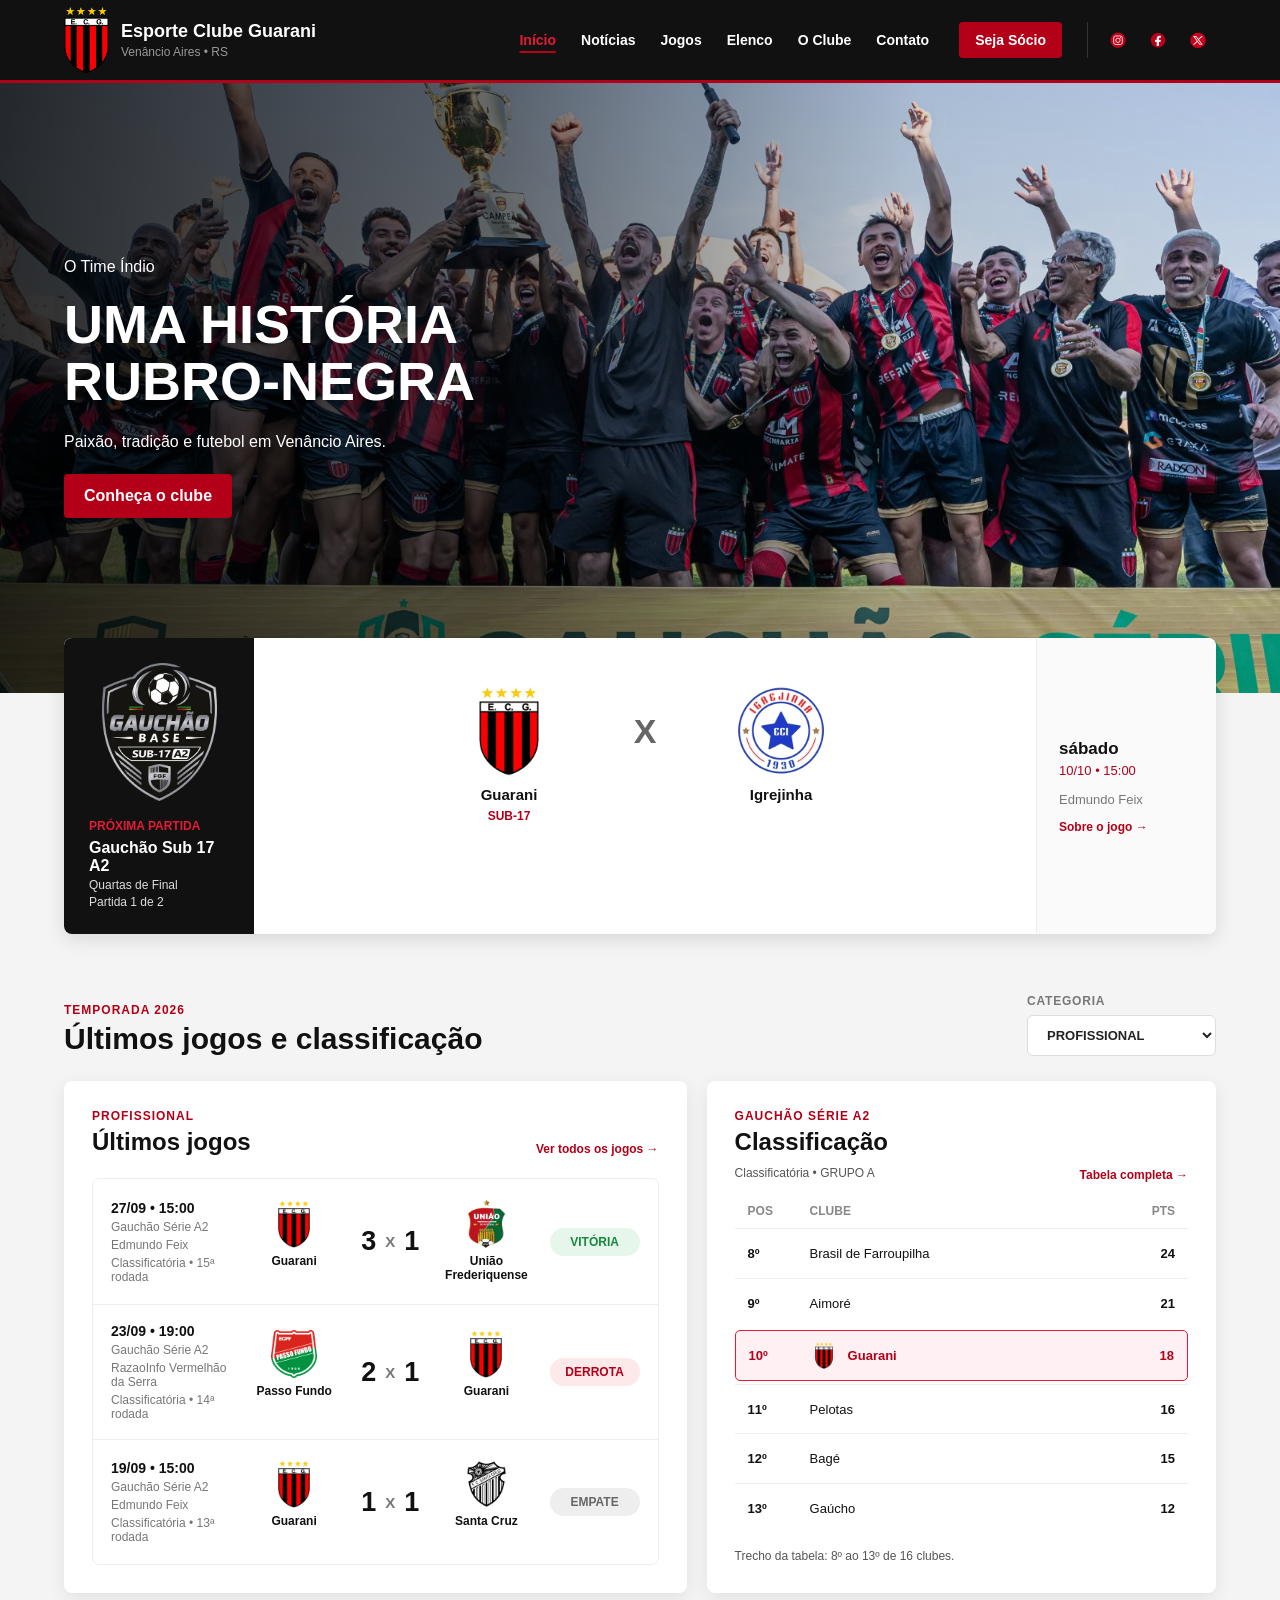
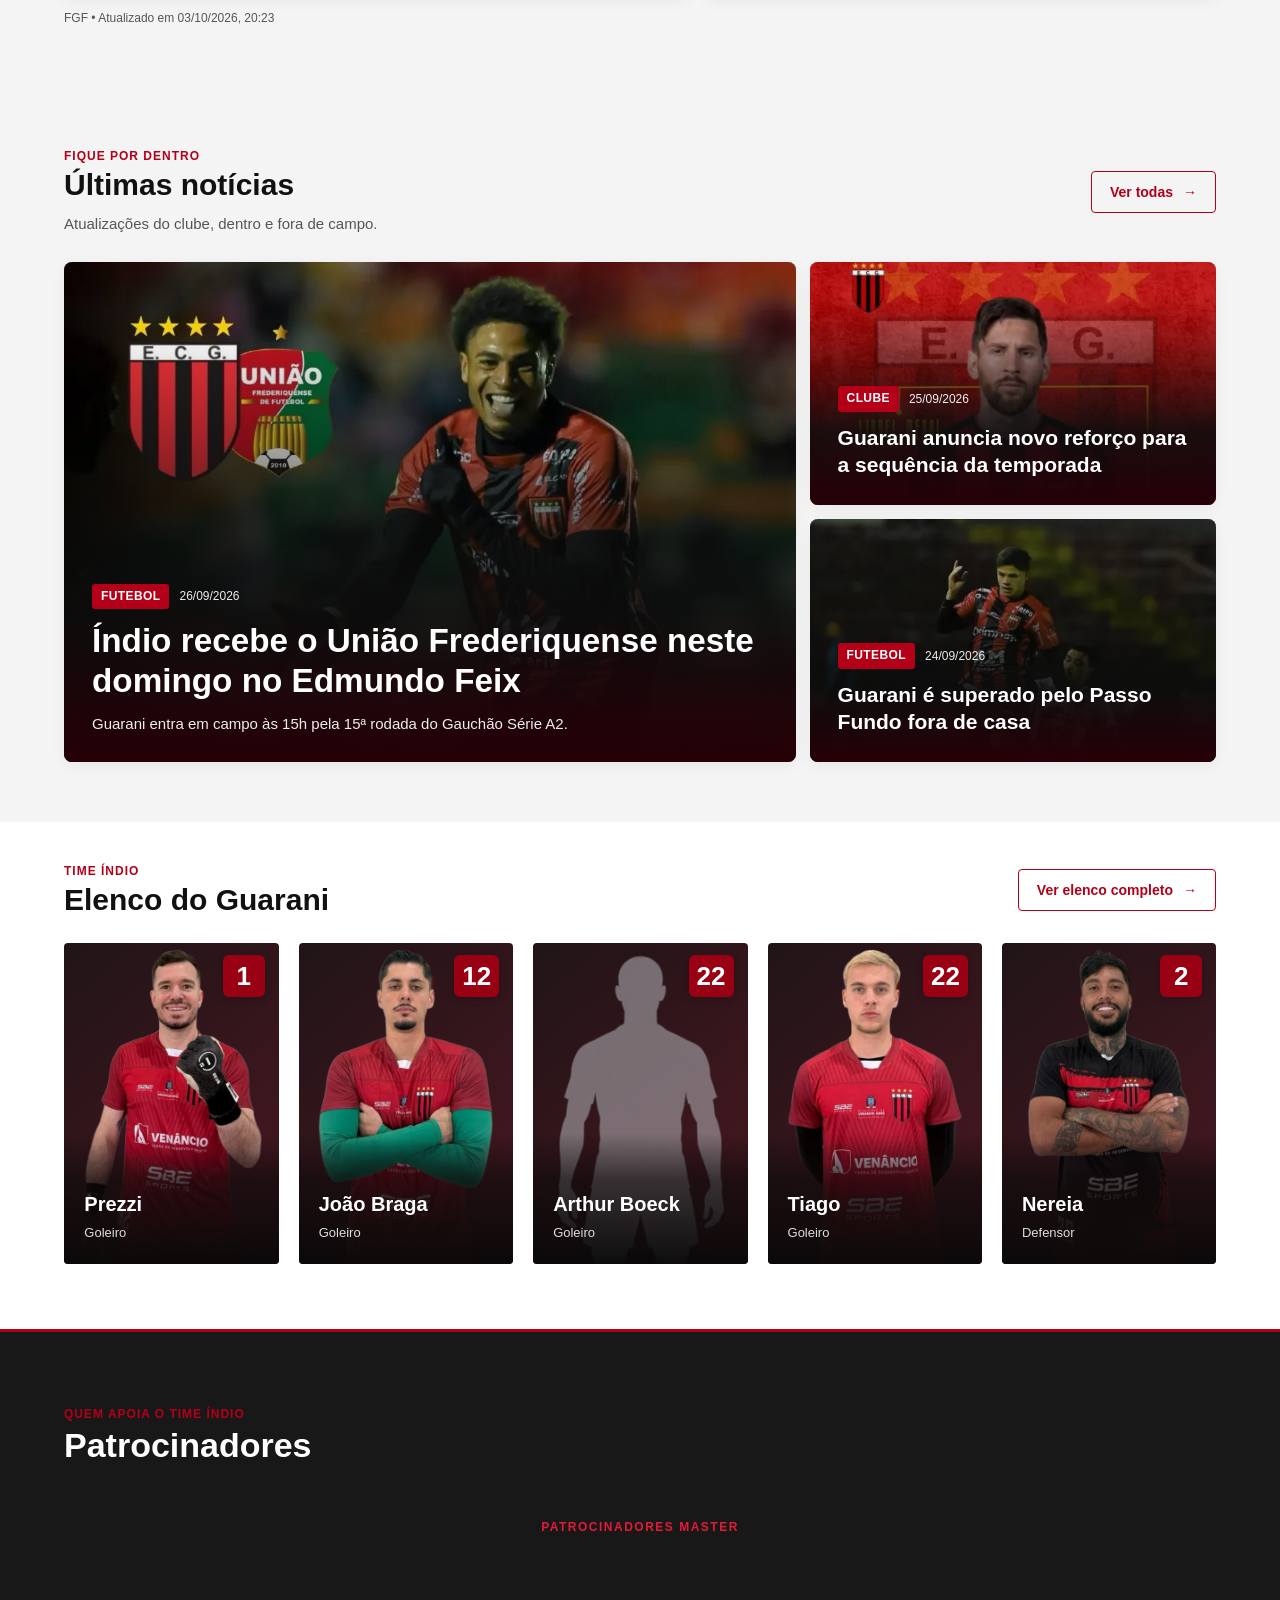
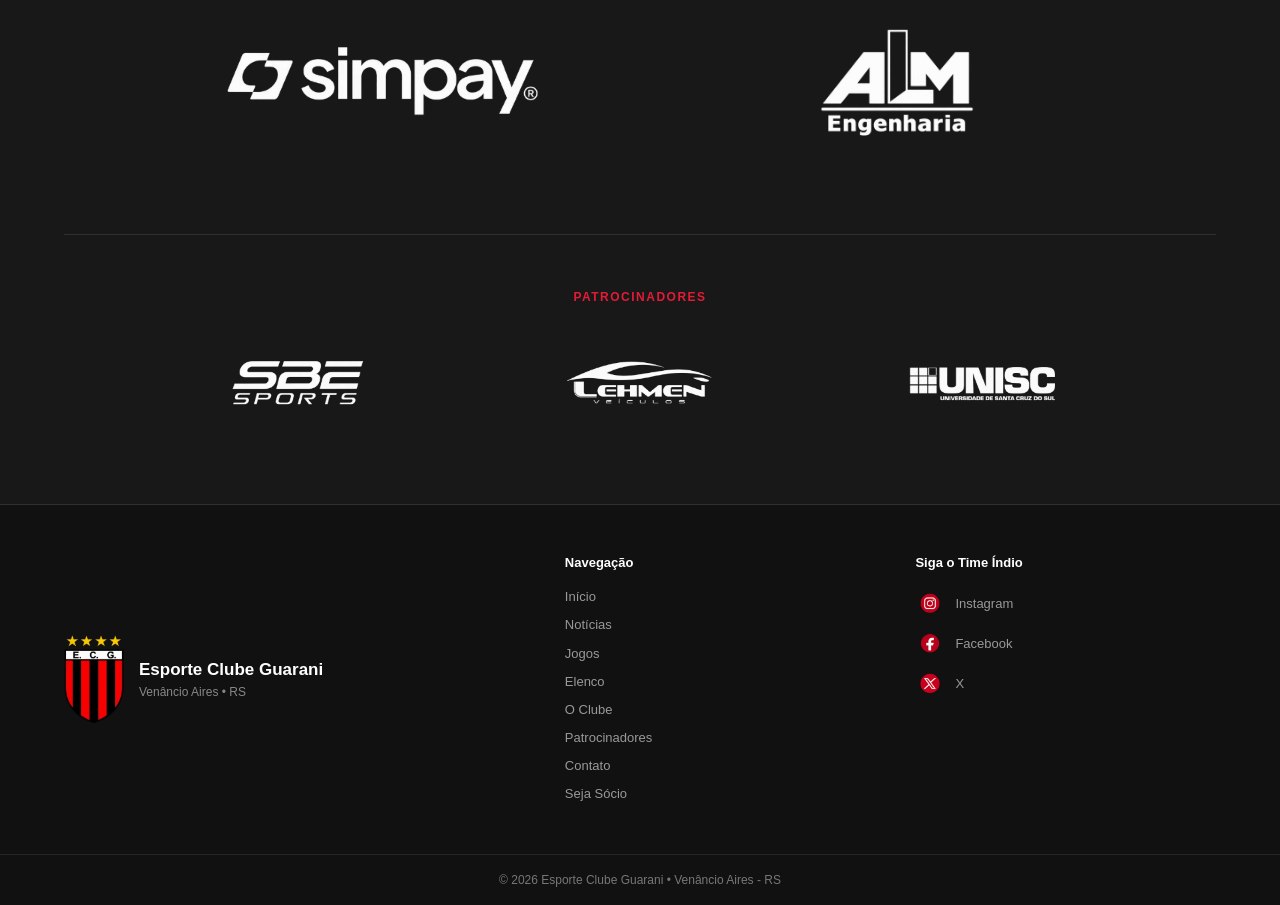
==== commit 924accfd: "Permite navegar pelos proximos jogos com arrasto no celular" ====
--- a/index.html
+++ b/index.html
@@ -40,7 +40,7 @@
 
     <link rel="stylesheet" href="css/style.css?v=85ff35ee3a" />
     <link rel="stylesheet" href="css/home.css?v=9cf3e31696" />
-    <link rel="stylesheet" href="css/desempenho.css?v=b23e4a7184" />
+    <link rel="stylesheet" href="css/desempenho.css?v=c23b9907df" />
     <link rel="stylesheet" href="css/noticias.css?v=09dc21b7ce" />
     <link rel="stylesheet" href="css/patrocinadores.css?v=b4fde27880" />
     <link rel="stylesheet" href="css/elenco.css?v=b422233846" />
@@ -49,7 +49,7 @@
     </noscript>
     <script src="js/script.js?v=830744ca94" defer></script>
     <script src="js/dados.js?v=16e7970543" defer></script>
-    <script src="js/desempenho.js?v=6069b6fe0a" defer></script>
+    <script src="js/desempenho.js?v=18489ec12e" defer></script>
     <script src="js/noticias.js?v=1a62cbf7f1" defer></script>
     <script src="js/componentes/carrossel.js?v=abfe952aad" defer></script>
     <script src="js/elenco.js?v=b4961d1d00" defer></script>
--- a/css/desempenho.css
+++ b/css/desempenho.css
@@ -786,6 +786,8 @@
 .jogos-hero.jogo-card.jogo-card-sem-dados { min-height: 0; display: block; }
 
 .jogo-destaque { position: relative; display: flow-root; }
+
+.jogo-card-arrastavel { touch-action: pan-y pinch-zoom; }
 
 .jogo-navegacao {
   position: absolute;
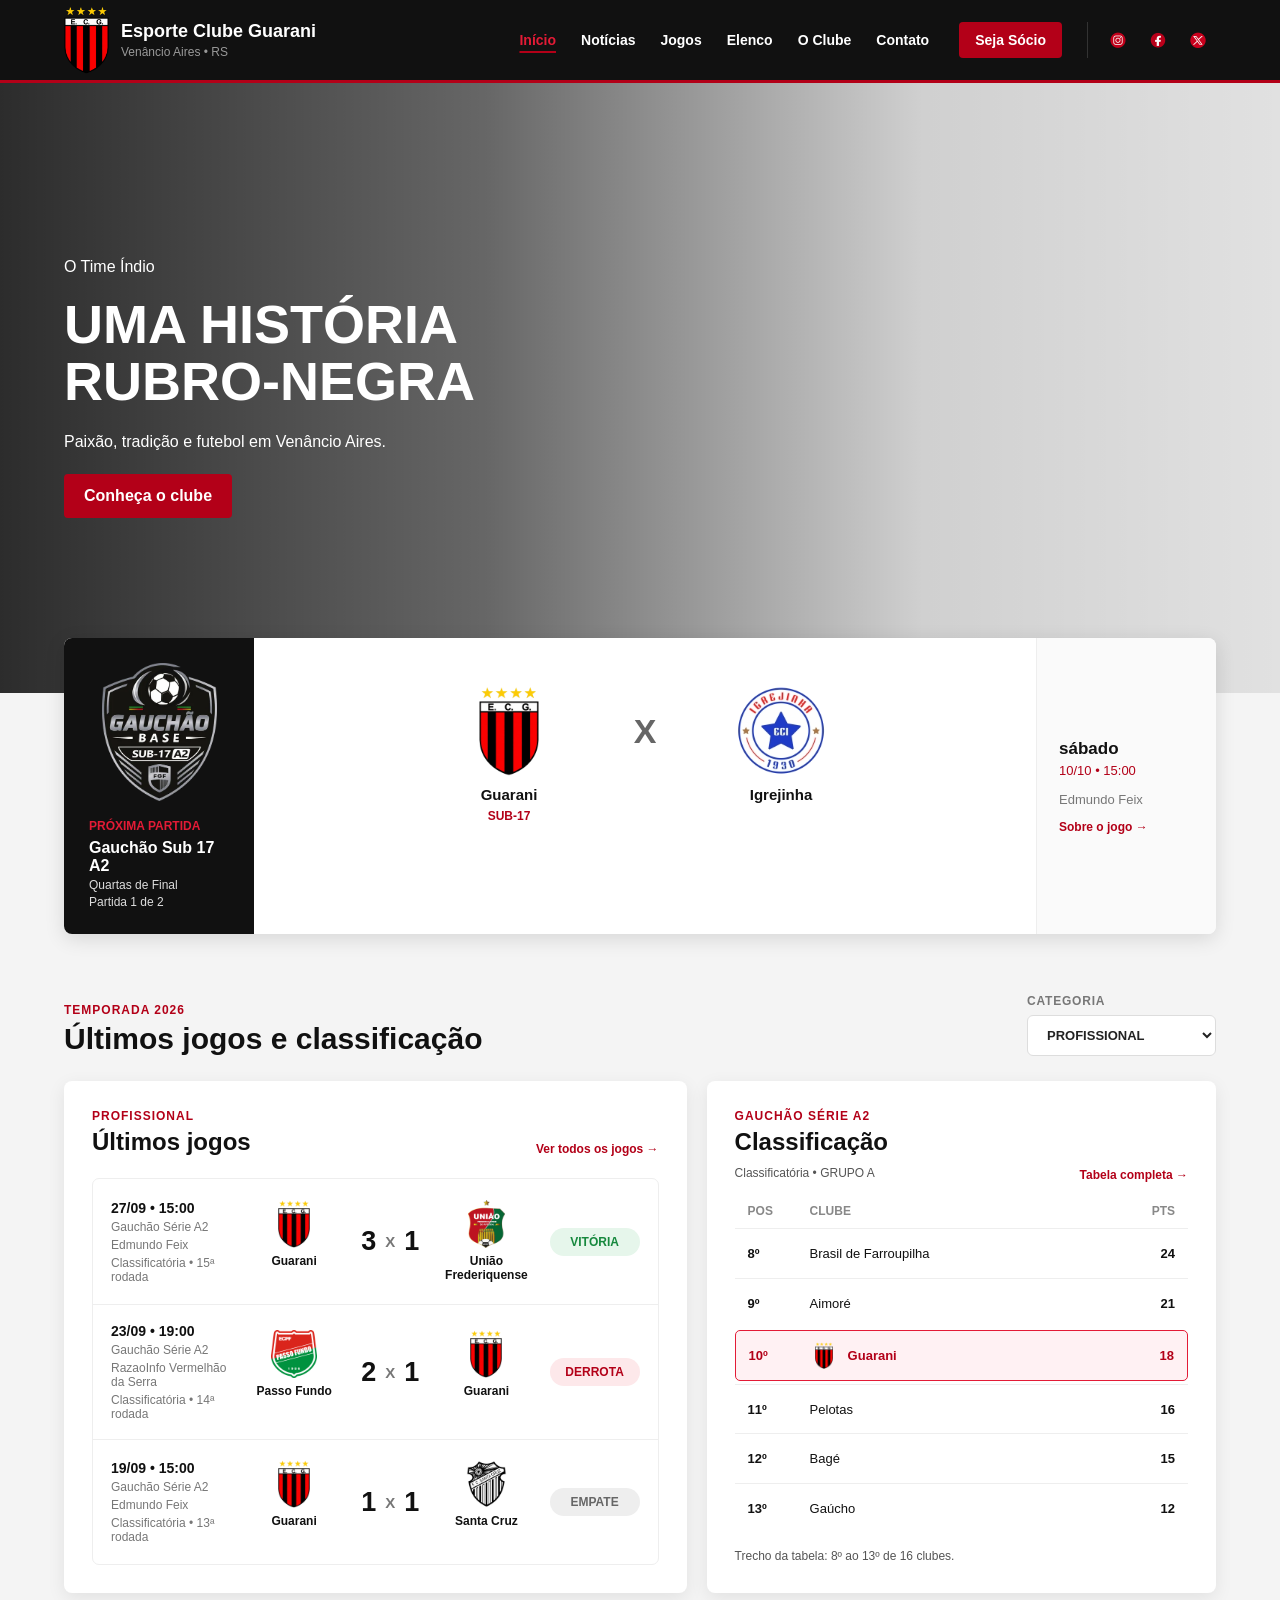
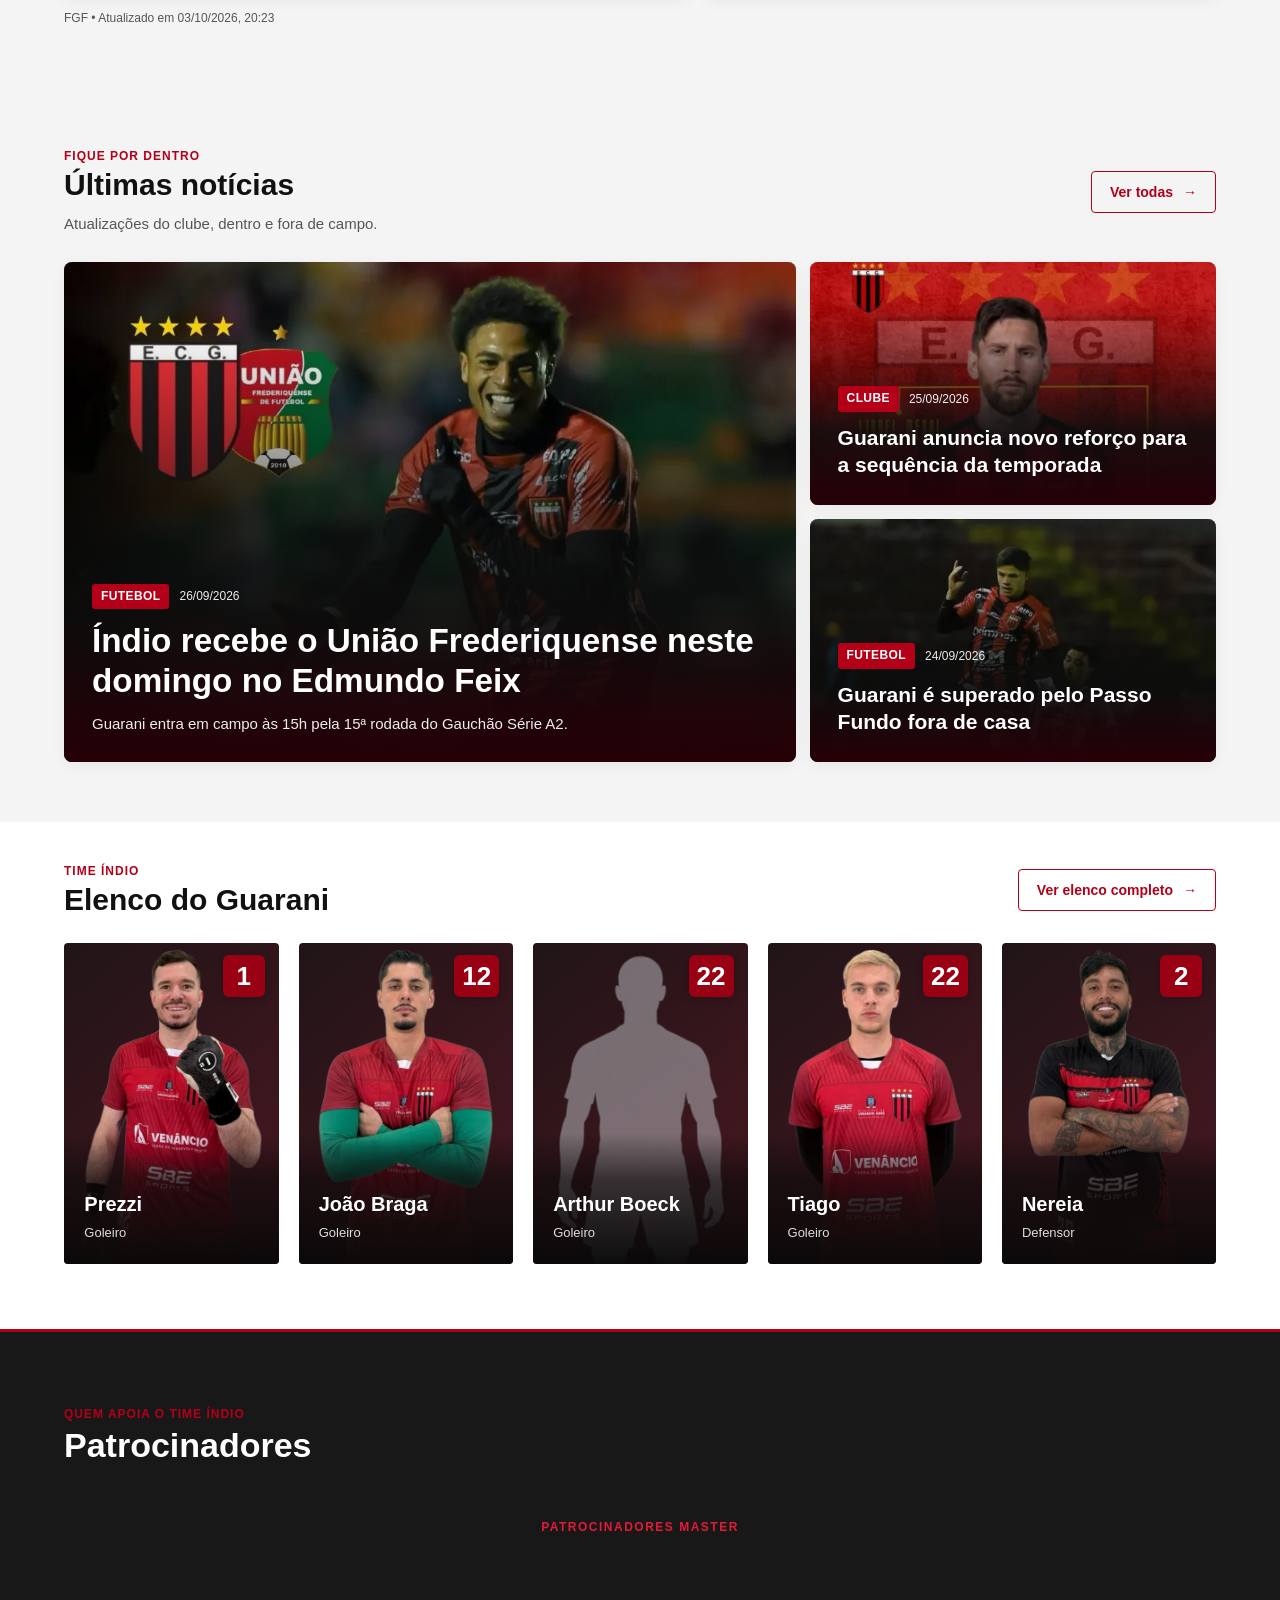
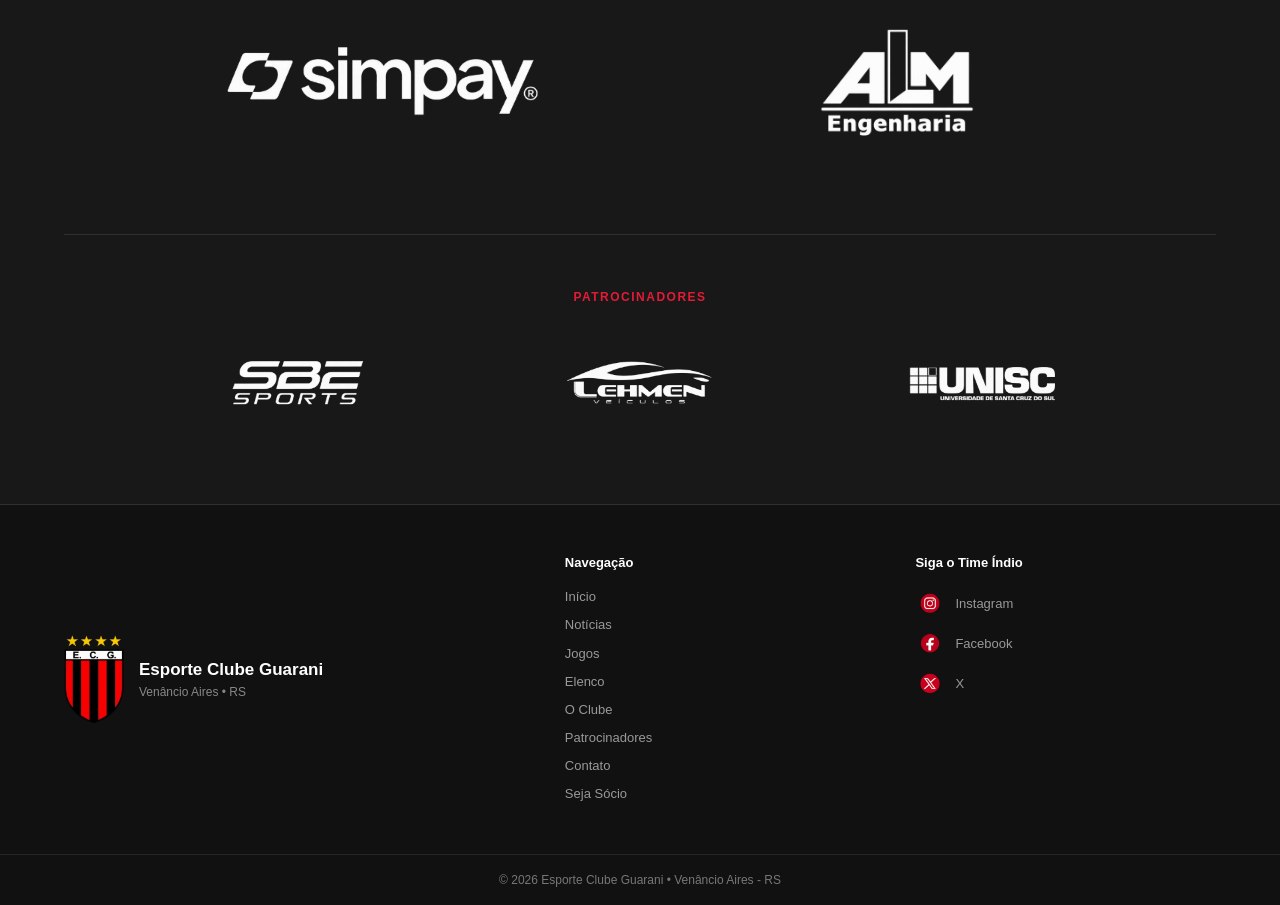
==== commit 9d65a30f: "Suaviza a troca do conteudo da proxima partida" ====
--- a/index.html
+++ b/index.html
@@ -49,7 +49,7 @@
     </noscript>
     <script src="js/script.js?v=830744ca94" defer></script>
     <script src="js/dados.js?v=16e7970543" defer></script>
-    <script src="js/desempenho.js?v=18489ec12e" defer></script>
+    <script src="js/desempenho.js?v=842fdd21f2" defer></script>
     <script src="js/noticias.js?v=1a62cbf7f1" defer></script>
     <script src="js/componentes/carrossel.js?v=abfe952aad" defer></script>
     <script src="js/elenco.js?v=b4961d1d00" defer></script>
